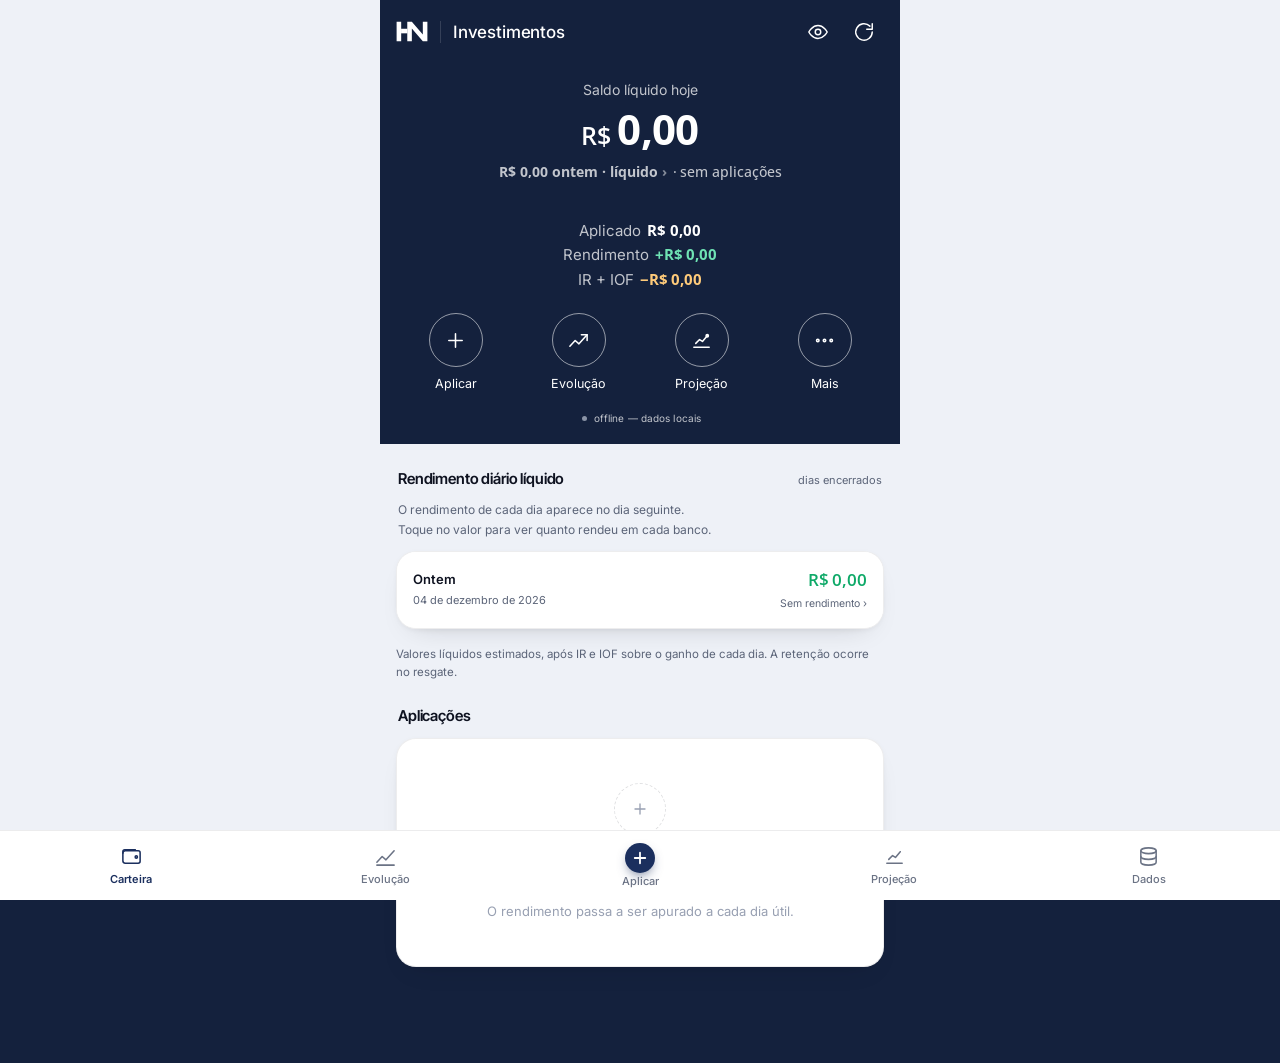
==== index.html @ 093151d1 "Update print statement from 'Hello' to 'Goodbye'" ====
<!DOCTYPE html>
<html lang="pt-BR">
<head>
<meta charset="utf-8">
<meta name="viewport" content="width=device-width, initial-scale=1, viewport-fit=cover">
<meta name="theme-color" content="#161B27">
<title>Investimentos</title>
<link rel="icon" type="image/svg+xml" href="data:image/svg+xml,%3Csvg%20xmlns%3D%22http%3A%2F%2Fwww.w3.org%2F2000%2Fsvg%22%20viewBox%3D%220%200%20128%20128%22%3E%3Crect%20width%3D%22128%22%20height%3D%22128%22%20rx%3D%2228%22%20fill%3D%22%2314213D%22%2F%3E%3Cg%20fill%3D%22white%22%20transform%3D%22translate%288%2015%29%22%3E%3Crect%20x%3D%226%22%20y%3D%2218%22%20width%3D%2215%22%20height%3D%2264%22%2F%3E%3Crect%20x%3D%2220.6%22%20y%3D%2241%22%20width%3D%2220.8%22%20height%3D%2215%22%2F%3E%3Cpath%20d%3D%22M41%2082%20V18%20h15%20L92%2060.24%20V18%20h15%20v64%20h-15%20L56%2039.76%20V82%20z%22%2F%3E%3C%2Fg%3E%3C%2Fsvg%3E">


<link rel="manifest" href="./manifest.json">
<meta name="apple-mobile-web-app-capable" content="yes">
<meta name="apple-mobile-web-app-status-bar-style" content="black-translucent" id="metaStatus">
<script>
/* cor do topo por faixa de valor aplicado, lida antes do primeiro desenho */
(function(){
  var cores = {n1:'#14213D', n2:'#DDE1E7', n3:'#2A2D33', n4:'#6E5419'};
  var n = 'n1'; try{ n = localStorage.getItem('nivel-topo') || 'n1'; }catch(e){}
  if(!cores[n]) n = 'n1';
  document.documentElement.setAttribute('data-nivel', n);
  try{ if(localStorage.getItem('bloqueio-cred')) document.documentElement.classList.add('travado'); }catch(e){}
  var t = document.querySelector('meta[name="theme-color"]'); if(t) t.content = cores[n];
  if(n === 'n2'){ var s = document.getElementById('metaStatus'); if(s) s.content = 'default'; }
})();
</script>
<meta name="apple-mobile-web-app-title" content="Finace">
<link rel="preconnect" href="https://fonts.googleapis.com">
<link rel="preconnect" href="https://fonts.gstatic.com" crossorigin>
<link href="https://fonts.googleapis.com/css2?family=Inter+Tight:wght@500;600;700&family=Inter:wght@400;500;600&family=Open+Sans:wght@400;500;600;700&display=swap" rel="stylesheet">
<style>
:root{
  /* zona clara — corpo do app */
  --bg:#EEF1F7;
  --card:#FFFFFF;
  --surface:#FFFFFF;
  --surface-2:#F4F6FA;
  --line:rgba(14,18,32,.075);
  --line-2:rgba(14,18,32,.13);
  --ink:#0E1220;
  --ink-2:#5B6478;
  --ink-3:#98A0B2;
  --up:#0EA968;
  --tax:#D98A0B;
  --down:#E5484D;
  --shadow:0 2px 10px -4px rgba(14,18,32,.12), 0 12px 30px -18px rgba(14,18,32,.22);
  --r:20px; --r-sm:14px;
  --nav-h:64px;
  --ease:cubic-bezier(.32,.72,0,1);
}
*{box-sizing:border-box;-webkit-tap-highlight-color:transparent}
html{-webkit-text-size-adjust:100%;background:#0F1322}
body{
  margin:0;background:var(--bg);color:var(--ink);
  font-family:'Inter',system-ui,-apple-system,'Segoe UI',sans-serif;
  font-size:15px;line-height:1.45;overflow-x:hidden;min-height:100dvh;
}
.money{font-family:'Open Sans',monospace;font-variant-numeric:tabular-nums;letter-spacing:-.03em}
body.hide .money,body.hide .hideable{filter:blur(9px);opacity:.6;pointer-events:none;user-select:none}
.app{position:relative;z-index:1;max-width:520px;margin:0 auto;
  padding:0 16px calc(var(--nav-h) + env(safe-area-inset-bottom) + 28px)}

/* ============ CABEÇALHO ESCURO ============ */
.hero{
  position:relative;margin:0 -16px 22px;padding:0 16px 20px;
  border-radius:0 0 28px 28px;
  background:
    radial-gradient(120% 90% at 15% 0%, #1D2440 0%, transparent 58%),
    radial-gradient(100% 80% at 100% 10%, #16304A 0%, transparent 55%),
    linear-gradient(180deg,#131828 0%,#0F1322 100%);
  box-shadow:0 14px 34px -20px rgba(14,18,32,.6);
  /* tokens invertidos dentro do cabeçalho */
  --ink:#F2F5FA; --ink-2:#9AA4BC; --ink-3:#6E7893;
  --line:rgba(255,255,255,.1); --line-2:rgba(255,255,255,.17);
  --surface:rgba(255,255,255,.07); --up:#4BE3A5; --tax:#F5B849;
  color:var(--ink);
}
.hero::after{content:'';position:absolute;left:16px;right:16px;bottom:0;height:1px;
  background:linear-gradient(90deg,transparent,rgba(255,255,255,.14),transparent)}

.topbar{display:flex;align-items:center;justify-content:space-between;gap:10px;
  padding:calc(env(safe-area-inset-top) + 14px) 0 8px}
.topbar h1{font-family:'Inter Tight',sans-serif;font-size:18px;font-weight:600;letter-spacing:-.02em;margin:0;color:var(--ink)}
.icons{display:flex;gap:6px}
.icon-btn{width:38px;height:38px;display:grid;place-items:center;border-radius:50%;cursor:pointer;
  background:var(--surface);border:1px solid var(--line);color:var(--ink-2);
  transition:transform .3s var(--ease),background .2s}
.icon-btn:active{transform:scale(.88);background:rgba(255,255,255,.14)}
.icon-btn.spin svg{animation:spin .9s linear infinite}
@keyframes spin{to{transform:rotate(360deg)}}
.icon-btn svg{width:18px;height:18px;fill:none;stroke:currentColor;stroke-width:1.8;stroke-linecap:round;stroke-linejoin:round}

.balance{padding:14px 2px 20px}
.balance .cap{font-size:12.5px;color:var(--ink-2);display:flex;align-items:center;gap:7px;margin-bottom:9px}
.balance .cap i{width:6px;height:6px;border-radius:50%;background:var(--up);font-style:normal;
  box-shadow:0 0 0 0 rgba(75,227,165,.5);animation:beat 2.6s infinite}
@keyframes beat{70%{box-shadow:0 0 0 9px rgba(75,227,165,0)}}
.balance .val{font-size:clamp(34px,10vw,44px);font-weight:700;line-height:1;display:flex;align-items:baseline;color:#fff}
.balance .val .sym{font-size:.5em;font-weight:500;color:var(--ink-2);margin-right:7px;font-family:'Inter',sans-serif;letter-spacing:0}
.balance .val .dec{font-size:.55em;color:var(--ink-2)}
.deltas{display:flex;align-items:center;gap:8px;margin-top:12px;font-size:13px;flex-wrap:wrap}
.pill{display:inline-flex;align-items:center;gap:5px;padding:4px 10px;border-radius:999px;font-size:12.5px;font-weight:500}
.pill.up{background:rgba(75,227,165,.15);color:var(--up)}
.pill.flat{background:rgba(255,255,255,.09);color:var(--ink-2)}
.deltas .sep{color:var(--ink-3)}

.summary{display:flex;background:rgba(255,255,255,.06);border:1px solid var(--line);
  border-radius:var(--r);overflow:hidden;backdrop-filter:blur(10px)}
.summary div{flex:1;padding:13px 10px;text-align:center}
.summary div + div{border-left:1px solid var(--line)}
.summary i{display:block;font-style:normal;font-size:11px;color:var(--ink-3);margin-bottom:5px}
.summary b{font-size:14px;font-weight:500;font-family:'Open Sans',monospace;
  font-variant-numeric:tabular-nums;letter-spacing:-.03em;color:var(--ink)}
.summary .g b{color:var(--up)} .summary .t b{color:var(--tax)}

/* ============ CORPO CLARO ============ */
.sec{margin-top:24px}
.sec:first-child{margin-top:0}
.sec-h{display:flex;align-items:baseline;justify-content:space-between;margin:0 2px 11px}
.sec-h h2{font-family:'Inter Tight',sans-serif;font-size:15px;font-weight:600;letter-spacing:-.01em;margin:0;color:var(--ink)}
.sec-h span{font-size:12px;color:var(--ink-3)}
.card{background:var(--card);border:1px solid var(--line);border-radius:var(--r);
  box-shadow:var(--shadow);overflow:hidden}

/* lista */
.row{display:flex;align-items:center;gap:13px;padding:14px 15px;cursor:pointer;transition:background .18s}
.row-wrap + .row-wrap{border-top:1px solid var(--line)}
.row:active{background:var(--surface-2)}
.av{width:40px;height:40px;border-radius:50%;flex:none;display:grid;place-items:center;
  font-family:'Inter Tight',sans-serif;font-weight:700;font-size:14px;letter-spacing:-.02em;color:#fff;
  text-shadow:0 1px 2px rgba(0,0,0,.28)}
.row .mid{flex:1;min-width:0}
.row .mid b{display:block;font-size:14.5px;font-weight:600;letter-spacing:-.01em;color:var(--ink);
  white-space:nowrap;overflow:hidden;text-overflow:ellipsis}
.row .mid span{display:block;font-size:12px;color:var(--ink-3);margin-top:2px;
  white-space:nowrap;overflow:hidden;text-overflow:ellipsis}
.row .end{text-align:right;flex:none}
.row .end b{display:block;font-size:14.5px;font-weight:500;font-family:'Open Sans',monospace;
  font-variant-numeric:tabular-nums;letter-spacing:-.03em;color:var(--ink)}
.row .end span{display:block;font-size:11.5px;color:var(--up);margin-top:2px;font-family:'Open Sans',monospace}
.chev{width:16px;height:16px;flex:none;stroke:var(--ink-3);fill:none;stroke-width:2;transition:transform .34s var(--ease)}
.row-wrap.open .chev{transform:rotate(90deg)}
.row-wrap.open .row{background:var(--surface-2)}
.detail{max-height:0;overflow:hidden;transition:max-height .42s var(--ease);background:var(--surface-2)}
.row-wrap.open .detail{max-height:440px}
.detail-in{padding:2px 15px 16px 68px}
.dl{display:flex;justify-content:space-between;font-size:12.5px;padding:6px 0;border-top:1px solid var(--line)}
.dl:first-child{border-top:none}
.dl span{color:var(--ink-2)}
.dl b{font-weight:500;font-family:'Open Sans',monospace;font-variant-numeric:tabular-nums;color:var(--ink)}
.track{height:3px;border-radius:3px;background:rgba(14,18,32,.09);margin:12px 0 7px;overflow:hidden}
.track i{display:block;height:100%;border-radius:3px;background:linear-gradient(90deg,var(--tax),var(--up));
  transition:width 1s var(--ease)}
.note-sm{font-size:11.5px;color:var(--ink-3);line-height:1.5}
.del{margin-top:12px;width:100%;padding:10px;border-radius:var(--r-sm);cursor:pointer;
  background:rgba(229,72,77,.07);border:1px solid rgba(229,72,77,.2);color:var(--down);
  font-family:'Inter',sans-serif;font-size:12.5px;font-weight:500;transition:transform .25s var(--ease)}
.del:active{transform:scale(.97)}

/* alocação */
.alloc{display:flex;align-items:center;gap:18px;padding:18px 16px}
.alloc svg{width:112px;height:112px;flex:none}
.alloc .lgs{flex:1;display:flex;flex-direction:column;gap:9px;min-width:0}
.lg{display:flex;align-items:center;gap:9px;font-size:12.5px}
.lg i{width:8px;height:8px;border-radius:2px;flex:none}
.lg .nm{flex:1;color:var(--ink-2);white-space:nowrap;overflow:hidden;text-overflow:ellipsis}
.lg .pc{font-family:'Open Sans',monospace;font-size:12px;color:var(--ink)}
.donut-c{position:relative}

/* chips */
.chips{display:flex;gap:7px;overflow-x:auto;margin:0 -16px 11px;padding:2px 16px 6px;scrollbar-width:none}
.chips::-webkit-scrollbar{display:none}
.chip{flex:none;padding:7px 14px;border-radius:999px;font-size:12.5px;font-weight:500;cursor:pointer;
  background:var(--card);border:1px solid var(--line);color:var(--ink-2);box-shadow:var(--shadow);
  transition:background .2s,color .2s,transform .25s var(--ease);white-space:nowrap}
.chip.on{background:#0F1322;color:#fff;border-color:#0F1322}
.chip:active{transform:scale(.94)}

/* gráficos */
.chart-box{padding:16px 14px 10px}
.chart-top{display:flex;justify-content:space-between;align-items:flex-start;gap:12px;margin-bottom:14px}
.chart-top .v{font-family:'Open Sans',monospace;font-size:20px;font-weight:500;letter-spacing:-.04em;
  font-variant-numeric:tabular-nums;color:var(--ink)}
.chart-top .l{font-size:11.5px;color:var(--ink-3);margin-top:3px}
.chart-top .pill.up{background:rgba(14,169,104,.11);color:var(--up)}
svg.plot{display:block;max-width:100%;margin:0 auto;overflow:visible;touch-action:pan-y}
.plot-wrap{position:relative}
.tip{position:absolute;pointer-events:none;opacity:0;transform:translate(-50%,-118%);transition:opacity .16s;
  background:#12172A;border:1px solid rgba(255,255,255,.14);border-radius:12px;color:#9AA4BC;
  padding:8px 11px;font-size:11.5px;white-space:nowrap;box-shadow:0 16px 34px -14px rgba(14,18,32,.5);z-index:9}
.tip b{font-family:'Open Sans',monospace;font-size:13.5px;display:block;margin-top:2px;color:#fff}
.callout{display:flex;gap:10px;padding:13px 14px;border-top:1px solid var(--line);background:var(--surface-2);
  font-size:12px;color:var(--ink-2);line-height:1.55}
.callout svg{width:15px;height:15px;flex:none;margin-top:2px;stroke:var(--tax);fill:none;stroke-width:1.9;stroke-linecap:round}
.callout b{color:var(--ink);font-weight:600}

/* vazio */
.empty{padding:44px 24px;text-align:center}
.empty .ring{width:52px;height:52px;margin:0 auto 14px;border-radius:50%;border:1.5px dashed var(--line-2);
  display:grid;place-items:center;color:var(--ink-3)}
.empty b{display:block;font-family:'Inter Tight',sans-serif;font-size:16px;margin-bottom:6px;font-weight:600;color:var(--ink)}
.empty span{font-size:13px;color:var(--ink-3);line-height:1.55}

/* navegação */
nav{position:fixed;left:0;right:0;bottom:0;z-index:40;display:flex;justify-content:center;
  padding:0 16px calc(env(safe-area-inset-bottom) + 10px);pointer-events:none}
.nav-in{pointer-events:auto;display:flex;align-items:center;gap:4px;width:100%;max-width:400px;
  background:rgba(255,255,255,.86);backdrop-filter:blur(26px) saturate(180%);
  -webkit-backdrop-filter:blur(26px) saturate(180%);
  border:1px solid rgba(14,18,32,.07);border-radius:999px;padding:5px;
  box-shadow:0 10px 30px -10px rgba(14,18,32,.28)}
.tab{flex:1;display:flex;flex-direction:column;align-items:center;gap:3px;padding:8px 4px;border:none;
  background:none;color:var(--ink-3);cursor:pointer;border-radius:999px;font-family:'Inter',sans-serif;
  font-size:10.5px;font-weight:500;transition:color .22s,background .22s}
.tab svg{width:19px;height:19px;fill:none;stroke:currentColor;stroke-width:1.8;stroke-linecap:round;stroke-linejoin:round}
.tab.on{color:var(--ink);background:rgba(14,18,32,.07)}
.fab{width:46px;height:46px;flex:none;border-radius:50%;border:none;cursor:pointer;display:grid;place-items:center;
  background:linear-gradient(150deg,#18C97F,#0EA968);color:#fff;
  box-shadow:0 8px 20px -6px rgba(14,169,104,.6);transition:transform .3s var(--ease)}
.fab:active{transform:scale(.9)}
.fab svg{width:22px;height:22px;stroke:currentColor;stroke-width:2.4;fill:none;stroke-linecap:round}

.view{display:none;animation:fade .38s var(--ease)}
.view.on{display:block}
@keyframes fade{from{opacity:0;transform:translateY(8px)}}

/* bottom sheet */
.scrim{position:fixed;inset:0;z-index:50;background:rgba(14,18,32,.42);backdrop-filter:blur(3px);
  opacity:0;pointer-events:none;transition:opacity .3s}
.scrim.on{opacity:1;pointer-events:auto}
.sheet{position:fixed;left:0;right:0;bottom:0;z-index:51;max-width:520px;margin:0 auto;
  background:#fff;border-radius:26px 26px 0 0;
  padding:10px 18px calc(env(safe-area-inset-bottom) + 20px);
  transform:translateY(102%);transition:transform .42s var(--ease);
  max-height:92dvh;overflow-y:auto;box-shadow:0 -18px 50px -20px rgba(14,18,32,.4)}
.sheet.on{transform:translateY(0)}
.grab{width:38px;height:4px;border-radius:4px;background:var(--line-2);margin:0 auto 16px}
.sheet h3{font-family:'Inter Tight',sans-serif;font-size:18px;font-weight:700;letter-spacing:-.02em;margin:0 0 16px;color:var(--ink)}
.f{margin-bottom:13px}
.f label{display:block;font-size:11.5px;color:var(--ink-3);margin-bottom:6px;padding-left:2px}
.f input,.f select{width:100%;font-family:'Inter',sans-serif;font-size:16px;color:var(--ink);
  background:var(--surface-2);border:1px solid var(--line);border-radius:var(--r-sm);
  padding:13px 14px;outline:none;appearance:none;transition:border-color .22s,background .22s}
.f input:focus,.f select:focus{border-color:var(--up);background:#fff}
.f input[type=number]{font-family:'Open Sans',monospace;font-size:16px}
.f select{background-image:url("data:image/svg+xml,%3Csvg xmlns='http://www.w3.org/2000/svg' width='12' height='8' fill='none'%3E%3Cpath d='M1 1.5 6 6.5 11 1.5' stroke='%2398A0B2' stroke-width='1.7' stroke-linecap='round'/%3E%3C/svg%3E");
  background-repeat:no-repeat;background-position:right 14px center;padding-right:36px}
option{background:#fff;color:var(--ink)}
.f2{display:grid;grid-template-columns:minmax(0,1fr) minmax(0,1fr);gap:11px}
.f2 input{min-width:0;width:100%;box-sizing:border-box}
@media (max-width:359px){#blkPrazo{grid-template-columns:1fr}}
.cta{width:100%;margin-top:6px;padding:15px;border:none;border-radius:16px;cursor:pointer;
  font-family:'Inter Tight',sans-serif;font-size:15.5px;font-weight:700;letter-spacing:-.01em;color:#fff;
  background:linear-gradient(150deg,#18C97F,#0EA968);transition:transform .28s var(--ease),filter .2s}
.cta:active{transform:scale(.98)}
.preview{background:rgba(14,169,104,.07);border:1px solid rgba(14,169,104,.2);border-radius:var(--r-sm);
  padding:11px 13px;margin-bottom:14px;font-size:12px;color:var(--ink-2);line-height:1.55;min-height:44px}
.preview b{color:var(--up);font-family:'Open Sans',monospace}

.toast{position:fixed;left:50%;bottom:calc(var(--nav-h) + env(safe-area-inset-bottom) + 26px);
  transform:translate(-50%,14px);z-index:60;opacity:0;pointer-events:none;transition:.32s var(--ease);
  background:#12172A;color:#F2F5FA;border-radius:999px;padding:11px 18px;font-size:13px;
  box-shadow:0 16px 36px -14px rgba(14,18,32,.5);white-space:nowrap}
.toast.on{opacity:1;transform:translate(-50%,0)}
@media (prefers-reduced-motion:reduce){*{animation-duration:.01ms!important;transition-duration:.01ms!important}}

/* seletor de modo do gráfico */
.modes{display:flex;gap:3px;background:rgba(14,18,32,.055);border-radius:12px;padding:3px;margin-bottom:12px;
  overflow-x:auto;scrollbar-width:none}
.modes::-webkit-scrollbar{display:none}
.modes button{flex:1;min-width:78px;white-space:nowrap;border:none;background:none;cursor:pointer;border-radius:9px;padding:8px 6px;
  font-family:'Inter',sans-serif;font-size:11.5px;font-weight:500;color:var(--ink-2);
  transition:background .22s,color .22s,box-shadow .22s}
.modes button.on{background:var(--card);color:var(--ink);box-shadow:0 1px 4px -1px rgba(14,18,32,.2)}
.modes button:active{transform:scale(.97)}
.lgs .lg .nm{font-size:12px}

.taxst{display:flex;align-items:center;gap:7px;margin-top:11px;padding-left:3px;
  font-size:10.5px;color:var(--ink-3);letter-spacing:.01em}
.taxst .dt{width:5px;height:5px;border-radius:50%;background:var(--up);flex:none;
  box-shadow:0 0 6px rgba(75,227,165,.8)}
.taxst .dt.off{background:#8A93A6;box-shadow:none}

/* ============ AJUSTES DE SMARTPHONE ============ */
html{overscroll-behavior-y:none}
body{
  -webkit-font-smoothing:antialiased;
  overscroll-behavior-y:none;
  touch-action:manipulation;
}
.topbar h1,.sec-h h2,.tab,.chip,.modes button,.summary i,.balance .cap,.taxst{
  -webkit-user-select:none;user-select:none}
.app{padding-bottom:calc(118px + env(safe-area-inset-bottom))}

/* cabeçalho mais enxuto */
.hero{padding-bottom:16px;margin-bottom:18px;border-radius:0 0 26px 26px}
.topbar{padding-top:calc(env(safe-area-inset-top) + 10px);padding-bottom:2px}
.balance{padding:12px 2px 16px}
.balance .val{font-size:clamp(30px,8.6vw,40px)}
.summary div{padding:11px 8px}
.summary b{font-size:13.5px}
.summary i{font-size:10px}
.taxst{margin-top:10px;font-size:10px}

/* barra compacta ao rolar */
.minibar{
  position:fixed;top:0;left:0;right:0;z-index:45;
  display:flex;align-items:center;justify-content:space-between;gap:12px;
  padding:calc(env(safe-area-inset-top) + 8px) 16px 10px;
  background:rgba(15,19,34,.88);backdrop-filter:blur(24px) saturate(180%);
  -webkit-backdrop-filter:blur(24px) saturate(180%);
  border-bottom:1px solid rgba(255,255,255,.08);
  transform:translateY(-102%);transition:transform .34s var(--ease);
}
.minibar.on{transform:translateY(0)}
.minibar .mb-l{display:flex;align-items:baseline;gap:9px;min-width:0}
.minibar .mb-l span{font-size:11px;color:#7A849B;flex:none}
.minibar .mb-l b{font-size:16px;font-weight:600;color:#fff;
  white-space:nowrap;overflow:hidden;text-overflow:ellipsis}
.minibar .mb-r{display:flex;gap:6px;flex:none}
.icon-btn.sm{width:34px;height:34px;background:rgba(255,255,255,.08);
  border-color:rgba(255,255,255,.12);color:#9AA4BC}
.icon-btn.sm svg{width:16px;height:16px}
body.hide .minibar .mb-l b{filter:blur(8px)}

/* alvos de toque maiores nas listas */
.row{padding:15px;min-height:64px}
.av{width:42px;height:42px;font-size:14.5px}
.detail-in{padding:2px 15px 16px 15px}
.dl{padding:8px 0;font-size:13px}
.del{padding:13px}

/* rosca sem texto invadindo o anel */
.lg{font-size:12.5px;min-height:20px}

/* gráficos contidos no cartão */
.chart-box{position:relative;padding:15px 12px 8px}
svg.plot{width:100%;height:auto;overflow:hidden}
.chart-top .v{font-size:19px}
.tip{max-width:70vw;white-space:normal;text-align:left;line-height:1.35}

/* abas: 4 itens + botão central */
.nav-in{max-width:none;padding:5px 6px;gap:2px}
.tab{padding:7px 2px;font-size:10px;gap:2px}
.tab svg{width:20px;height:20px}
.fab{width:52px;height:52px;margin:0 4px}
.fab svg{width:24px;height:24px}

/* sheet ocupa a tela toda em telas pequenas */
.sheet{padding-left:16px;padding-right:16px}
.sheet h3{font-size:17px;margin-bottom:14px}
.f{margin-bottom:11px}
.f input,.f select{padding:14px;font-size:16px}
.cta{padding:16px}

/* telas estreitas (iPhone SE / mini) */
@media (max-width:370px){
  .app{padding-left:12px;padding-right:12px}
  .hero{margin-left:-12px;margin-right:-12px;padding-left:12px;padding-right:12px}
  .balance .val{font-size:29px}
  .summary b{font-size:12.5px}
  .summary i{font-size:9.5px}
  .alloc{flex-direction:column;align-items:stretch}
  .alloc svg{align-self:center}
  .tab{font-size:9px}
  .modes button{min-width:70px;font-size:11px}
  .row .end b{font-size:13.5px}
}
/* telas grandes (Pro Max) */
@media (min-width:430px){
  .balance .val{font-size:42px}
  .row{padding:16px}
}
/* modo paisagem: encurta o cabeçalho */
@media (max-height:520px) and (orientation:landscape){
  .hero{padding-bottom:12px}
  .balance{padding:8px 2px 12px}
  .balance .val{font-size:28px}
  .taxst{display:none}
}

/* aba Dados */
.dinfo{background:var(--surface-2);border:1px solid var(--line);border-radius:var(--r-sm);
  padding:4px 13px;margin-bottom:14px}
.di{display:flex;justify-content:space-between;gap:12px;padding:9px 0;font-size:12.5px;
  border-top:1px solid var(--line)}
.di:first-child{border-top:none}
.di span{color:var(--ink-2)}
.di b{font-weight:600;text-align:right}
.cta.ghost{background:var(--surface-2);color:var(--ink);border:1px solid var(--line);
  margin-bottom:9px;margin-top:0;font-size:14.5px;padding:14px}
.cta.danger{background:rgba(229,72,77,.08);border:1px solid rgba(229,72,77,.25);color:var(--down);
  margin-bottom:0;margin-top:4px;font-size:14px;padding:13px}

/* marca */
.marca{display:flex;align-items:center;gap:9px;min-width:0}
.logo{width:34px;height:22px;flex:none;fill:#4B7BFF;filter:drop-shadow(0 2px 6px rgba(50,101,254,.45))}

/* interruptor */
.opt{display:flex;align-items:flex-start;gap:14px;padding:13px;margin-bottom:12px;
  background:var(--surface-2);border:1px solid var(--line);border-radius:var(--r-sm)}
.opt-t{flex:1;min-width:0}
.opt-t b{display:block;font-size:13.5px;font-weight:600;margin-bottom:3px}
.opt-t span{display:block;font-size:11.5px;color:var(--ink-3);line-height:1.5}
.sw{width:46px;height:28px;border-radius:999px;background:rgba(14,18,32,.18);flex:none;
  cursor:pointer;position:relative;transition:background .28s var(--ease);margin-top:2px}
.sw i{position:absolute;top:3px;left:3px;width:22px;height:22px;border-radius:50%;background:#fff;
  box-shadow:0 1px 4px rgba(14,18,32,.3);transition:transform .28s var(--ease)}
.sw.on{background:var(--up)}
.sw.on i{transform:translateX(18px)}

/* ============ FLUIDEZ ============ */
:root{ --mola:cubic-bezier(.34,1.3,.42,1); }

/* cabeçalho que encolhe com o rolar, sem salto */
.hero{
  transform-origin:top center;
  transition:none;
  will-change:padding-bottom;
}
.hero .balance{transition:none}
.hero .val{transform-origin:left center}

/* indicador que desliza entre as abas */
.nav-in{position:relative}
.nav-ind{
  position:absolute;top:5px;height:calc(100% - 10px);border-radius:999px;
  background:rgba(14,18,32,.07);pointer-events:none;
  transition:transform .42s var(--mola), width .42s var(--mola), opacity .2s;
  opacity:0;
}
.tab.on{background:none}            /* quem marca agora é o indicador */
.tab{transition:color .28s ease, transform .3s var(--mola)}
.tab:active{transform:scale(.9)}
.tab svg{transition:transform .34s var(--mola)}
.tab.on svg{transform:translateY(-1px) scale(1.06)}

/* segmentado com indicador deslizante */
.modes{position:relative;isolation:isolate}
.mind{
  position:absolute;top:3px;height:calc(100% - 6px);border-radius:9px;background:var(--card);
  box-shadow:0 1px 4px -1px rgba(14,18,32,.2);z-index:-1;
  transition:transform .4s var(--mola), width .4s var(--mola);
}
.modes button.on{background:none;box-shadow:none}

/* trocas de aba deslizam */
.view.on{animation:entra .42s var(--mola)}
@keyframes entra{from{opacity:0;transform:translateX(14px)}}
.view.on.re{animation:entraRe .42s var(--mola)}
@keyframes entraRe{from{opacity:0;transform:translateX(-14px)}}

/* toque nos cartões */
.card,.chip,.icon-btn,.row,.del,.cta,.fab{-webkit-touch-callout:none}
.row{transition:background .2s, transform .3s var(--mola)}
.row:active{transform:scale(.985)}
.summary div{transition:background .2s}

/* sheet arrastável */
.sheet.arrasta{touch-action:none}
.sheet.puxando{transition:none}
.grab{position:relative}
.grab::after{content:'';position:absolute;inset:-14px -60px;}

/* entrada escalonada das linhas */
.row-wrap{animation:sobe .45s var(--mola) backwards}
@keyframes sobe{from{opacity:0;transform:translateY(10px)}}

/* esqueleto enquanto o primeiro cálculo não sai */
.sk-bar{background:linear-gradient(90deg,rgba(255,255,255,.06),rgba(255,255,255,.16),rgba(255,255,255,.06));
  background-size:200% 100%;animation:brilho 1.4s infinite;border-radius:8px;display:inline-block}
@keyframes brilho{to{background-position:-200% 0}}

/* puxar para atualizar */
.pull{position:fixed;top:calc(env(safe-area-inset-top) + 4px);left:50%;z-index:44;
  width:30px;height:30px;margin-left:-15px;border-radius:50%;
  background:rgba(255,255,255,.1);backdrop-filter:blur(14px);
  display:grid;place-items:center;opacity:0;transform:translateY(-14px) scale(.7);
  transition:opacity .2s,transform .3s var(--mola);pointer-events:none}
.pull svg{width:15px;height:15px;stroke:#9AA4BC;fill:none;stroke-width:2;stroke-linecap:round}
.pull.ativo{opacity:1;transform:translateY(0) scale(1)}
.pull.girando svg{animation:spin .8s linear infinite}

/* números com peso variável ao mudar */
.total-muda{animation:pulsa .5s var(--mola)}
@keyframes pulsa{50%{transform:scale(1.018)}}

/* rendimento equivalente ao CDI */
.cdi-card{display:grid;grid-template-columns:1fr auto;gap:14px;padding:18px 16px 14px;align-items:center}
.cdi-main{min-width:0}
.cdi-val{font-size:34px;font-weight:700;letter-spacing:-.05em;line-height:1;color:var(--up)}
.cdi-val small{font-size:.5em;font-weight:500;margin-left:2px}
.cdi-lbl{font-size:11.5px;color:var(--ink-3);margin-top:6px;line-height:1.4}
.cdi-side{display:flex;flex-direction:column;gap:9px;text-align:right;flex:none;
  border-left:1px solid var(--line);padding-left:14px}
.cdi-l span{display:block;font-size:10.5px;color:var(--ink-3);margin-bottom:2px}
.cdi-l b{font-size:14px;font-weight:600;letter-spacing:-.02em}
.cdi-nota{grid-column:1/-1;font-size:11.5px;color:var(--ink-2);line-height:1.5;
  border-top:1px solid var(--line);padding-top:11px;margin-top:2px}
.cdi-nota b{color:var(--ink);font-weight:600}
@media (max-width:370px){
  .cdi-card{grid-template-columns:1fr}
  .cdi-side{border-left:none;border-top:1px solid var(--line);padding-left:0;padding-top:11px;
    flex-direction:row;justify-content:space-between;text-align:left}
}

/* ============ LISTA POR BANCO ============ */
#posList[data-pronto] .grp{animation:none}
#posList{overflow:visible}
.grp{position:relative;animation:sobe .45s var(--mola) backwards}
.grp + .grp{border-top:1px solid var(--line)}
.grp-row{display:flex;align-items:center;gap:13px;padding:15px 15px 17px;cursor:pointer;
  position:relative;transition:background .2s, transform .3s var(--mola);min-height:70px}
.grp-row:active{transform:scale(.985);background:var(--surface-2)}
.grp-row .mid{flex:1;min-width:0}
.grp-row .mid b{display:block;font-size:15px;font-weight:600;letter-spacing:-.01em;
  white-space:nowrap;overflow:hidden;text-overflow:ellipsis}
.grp-row .mid span{display:block;font-size:12px;color:var(--ink-3);margin-top:2px;
  white-space:nowrap;overflow:hidden;text-overflow:ellipsis}
.grp-row .end{text-align:right;flex:none}
.grp-row .end b{display:block;font-size:15.5px;font-weight:600;font-family:'Open Sans',monospace;
  font-variant-numeric:tabular-nums;letter-spacing:-.03em}
.grp-row .end span{display:block;font-size:11.5px;color:var(--up);margin-top:2px}
.grp.open .grp-row{background:var(--surface-2)}
.grp.open .chev{transform:rotate(90deg)}
/* barrinha de participação na carteira */
.grp-bar{position:absolute;left:70px;right:44px;bottom:8px;height:2.5px;border-radius:3px;
  background:rgba(14,18,32,.06);overflow:hidden}
.grp-bar i{display:block;height:100%;background:var(--c);border-radius:3px;opacity:.75;
  transition:width .8s var(--mola)}
.grp.open .grp-bar{opacity:0}

/* dobra que anima até a altura real do conteúdo */
.fold{display:grid;grid-template-rows:0fr;transition:grid-template-rows .42s var(--mola)}
.fold-in{overflow:hidden;min-height:0}
.grp.open > .fold, .apl.open > .fold{grid-template-rows:1fr}

.grp-body{background:var(--surface-2);padding:2px 12px 12px;border-left:3px solid var(--c)}
.grp-resumo{display:flex;gap:6px;padding:8px 2px 12px}
.grp-resumo div{flex:1;background:var(--card);border:1px solid var(--line);border-radius:12px;
  padding:8px 9px;text-align:center}
.grp-resumo span{display:block;font-size:10px;color:var(--ink-3);margin-bottom:3px}
.grp-resumo b{font-size:12.5px;font-weight:600}

.grp-lista{background:var(--card);border:1px solid var(--line);border-radius:14px;overflow:hidden}
.apl + .apl{border-top:1px solid var(--line)}
.apl-row{display:flex;align-items:center;gap:11px;padding:11px 12px;cursor:pointer;
  transition:background .2s}
.apl-row:active{background:var(--surface-2)}
.apl.open .apl-row{background:rgba(14,18,32,.025)}
.apl-data{width:38px;flex:none;text-align:center;line-height:1;padding:5px 0;border-radius:10px;
  background:var(--surface-2);border:1px solid var(--line)}
.apl-data b{display:block;font-size:15px;font-weight:700;letter-spacing:-.03em}
.apl-data span{display:block;font-size:9.5px;color:var(--ink-2);text-transform:uppercase;
  letter-spacing:.04em;margin-top:2px}
.apl-data i{display:block;font-style:normal;font-size:8.5px;color:var(--ink-3);margin-top:1px}
.apl-mid{flex:1;min-width:0}
.apl-mid b{display:block;font-size:13px;font-weight:600;white-space:nowrap;overflow:hidden;text-overflow:ellipsis}
.apl-mid span{display:block;font-size:11px;color:var(--ink-3);margin-top:2px;white-space:nowrap;
  overflow:hidden;text-overflow:ellipsis}
.apl-mid em{font-style:normal;color:var(--ink-2)}
.apl-end{text-align:right;flex:none}
.apl-end b{display:block;font-size:13.5px;font-weight:500}
.apl-end span{display:block;font-size:10.5px;color:var(--up);margin-top:2px}
.apl-det{padding:2px 12px 12px 61px}
.apl-det .dl{font-size:12px;padding:6px 0}
.apl-det .del{padding:10px;font-size:12px}
@media (max-width:370px){
  .apl-det{padding-left:12px}
  .grp-resumo b{font-size:11.5px}
}

.grp-row .av{position:relative}
.qtd{position:absolute;right:-4px;bottom:-3px;min-width:19px;height:19px;padding:0 5px;border-radius:999px;
  background:var(--ink);color:#fff;font-style:normal;font-size:10.5px;font-weight:700;display:grid;place-items:center;
  border:2px solid var(--card);font-family:'Inter',sans-serif;text-shadow:none;letter-spacing:0}

/* ============ ROSCA DE ALOCAÇÃO ============ */
.alloc{display:grid;grid-template-columns:128px 1fr;gap:14px;align-items:center;padding:18px 16px 16px}
.alloc svg{width:128px;height:128px;display:block;overflow:visible}
.donut-c{position:relative;width:128px;height:128px}
.donut-c b{position:absolute;inset:0;display:flex;flex-direction:column;align-items:center;justify-content:center;
  gap:2px;pointer-events:none;text-align:center;padding:0 16px;line-height:1.15;font-family:'Inter',sans-serif}
.donut-c .dc-k{font-size:10.5px;color:var(--ink-3);font-weight:600;letter-spacing:.02em;
  max-width:76px;white-space:nowrap;overflow:hidden;text-overflow:ellipsis}
.donut-c .dc-v{font-family:'Open Sans',monospace;font-size:14.5px;font-weight:700;letter-spacing:-.06em;color:var(--ink);white-space:nowrap}
.donut-c .dc-s{font-size:9.5px;color:var(--ink-3);font-family:'Inter',sans-serif}
.donut-c .dc-s.money{font-family:'Open Sans',monospace;font-size:10.5px;color:var(--ink-2)}
.fatia{cursor:pointer;transition:stroke-width .3s var(--mola), opacity .25s;
  stroke-dasharray:100;stroke-dashoffset:100;animation:traca .8s var(--mola) forwards;
  animation-delay:calc(var(--i) * 90ms)}
#secAlloc[data-animou] .fatia{animation:none;stroke-dashoffset:0}
@keyframes traca{to{stroke-dashoffset:0}}
.fatia.apag{opacity:.28}
.alloc .lgs{display:flex;flex-direction:column;gap:2px;min-width:0}
.alloc .lg{all:unset;box-sizing:border-box;display:flex;align-items:center;gap:8px;padding:7px 8px;
  border-radius:11px;cursor:pointer;transition:background .2s, opacity .25s;min-height:42px}
.alloc .lg:active{background:var(--surface-2)}
.alloc .lg.on{background:var(--surface-2)}
.alloc .lg.apag{opacity:.45}
.alloc .lg i{width:10px;height:10px;border-radius:3px;flex:none}
.alloc .lg .nm{flex:1;min-width:0;font-size:12.5px;color:var(--ink);line-height:1.25;display:-webkit-box;-webkit-line-clamp:2;-webkit-box-orient:vertical;overflow:hidden;word-break:break-word;white-space:normal;text-overflow:clip}
.lg-v{display:flex;flex-direction:column;align-items:flex-end;line-height:1.2;flex:none}
.lg-v .pc{font-size:12.5px;font-weight:600;font-family:'Open Sans',monospace;letter-spacing:-.03em;color:var(--ink)}
.lg-v em{font-style:normal;font-size:10.5px;color:var(--ink-3);margin-top:1px}
@media (max-width:350px){
  .alloc{grid-template-columns:1fr;justify-items:center}
  .alloc .lgs{width:100%}
}

/* =====================================================================
   VISUAL BANCO — cabeçalho sólido, atalhos em círculo, barra reta
   ===================================================================== */
:root{ --topo:#161B27; --topo-2:#1E2433; --marca:#3265FE; }

/* o iOS pinta a barra de status com o fundo da página:
   a página é escura e o claro fica numa camada fixa atrás do conteúdo */
html{background:#161B27!important}
body{background:transparent!important}
body::before{content:'';position:fixed;inset:0;background:#EEF1F7;z-index:-1;pointer-events:none}

/* cabeçalho plano, sem brilho nem degradê */
.hero{
  background:#161B27!important;
  border-radius:0!important;box-shadow:none!important;
  margin:0 -16px 20px!important;padding:0 16px 18px!important;
}
.hero::after{display:none}
.topbar{padding:calc(env(safe-area-inset-top) + 12px) 0 6px!important}
.marca{gap:12px}
.logo{width:32px;height:21px;fill:#fff!important;filter:none!important}
.marca .div{width:1px;height:22px;background:rgba(255,255,255,.35)}
.topbar h1{font-family:'Inter',sans-serif!important;font-weight:500!important;font-size:17px!important;
  letter-spacing:-.01em;color:#fff!important}
.hero .icon-btn{all:unset;width:40px;height:40px;display:grid;place-items:center;cursor:pointer;
  color:#fff;border-radius:50%;transition:background .2s}
.hero .icon-btn:active{background:rgba(255,255,255,.1)}
.hero .icon-btn svg{width:22px;height:22px;fill:none;stroke:currentColor;stroke-width:1.6;
  stroke-linecap:round;stroke-linejoin:round}

/* saldo centralizado */
.hero .balance{text-align:center;padding:22px 0 16px!important}
.hero .balance .cap{justify-content:center;font-size:14px;color:rgba(255,255,255,.82);margin-bottom:8px}
.hero .balance .cap i{display:none}
.hero .balance .val{justify-content:center;font-family:'Inter Tight',sans-serif!important;
  font-size:clamp(34px,10vw,42px)!important;font-weight:700;letter-spacing:-.03em;
  transform:none!important;color:#fff}
.hero .balance .val .sym{font-family:'Inter Tight',sans-serif;font-size:.62em;font-weight:700;
  color:#fff;margin-right:6px}
.hero .balance .val .dec{font-size:1em;color:#fff}
.hero .deltas{justify-content:center;gap:10px;margin-top:10px}
.hero .deltas .pill.up{background:rgba(75,227,165,.14);color:#5BE8AE}
.hero .deltas .pill.flat{background:rgba(255,255,255,.08);color:rgba(255,255,255,.7)}
#totRet{font-size:13px;color:rgba(255,255,255,.7)}

/* resumo: três colunas planas com divisórias */
.hero .summary{background:none!important;border:none!important;border-radius:0;backdrop-filter:none;
  opacity:1!important;transform:none!important;max-height:none!important;margin:4px 0 0!important;
  border-top:1px solid rgba(255,255,255,.12)!important;border-bottom:1px solid rgba(255,255,255,.12)!important}
.hero .summary div{padding:12px 6px}
.hero .summary div + div{border-left:1px solid rgba(255,255,255,.12)}
.hero .summary i{color:rgba(255,255,255,.62);font-size:11px}
.hero .summary b{color:#fff;font-size:14px}
.hero .summary .g b{color:#5BE8AE}
.hero .summary .t b{color:#F5C063}

/* atalhos em círculo, como os bancos */
.acoes{display:grid;grid-template-columns:repeat(4,1fr);gap:4px;padding:18px 0 4px}
.acoes button{all:unset;display:flex;flex-direction:column;align-items:center;gap:8px;cursor:pointer;
  font-size:12.5px;color:#fff;text-align:center;-webkit-tap-highlight-color:transparent}
.acoes span{width:54px;height:54px;border-radius:50%;display:grid;place-items:center;
  border:1.5px solid rgba(255,255,255,.55);transition:background .2s, transform .25s var(--mola)}
.acoes button:active span{background:rgba(255,255,255,.12);transform:scale(.92)}
.acoes svg{width:23px;height:23px;fill:none;stroke:#fff;stroke-width:1.6;stroke-linecap:round;stroke-linejoin:round}

.hero .taxst{justify-content:center;opacity:1!important;margin-top:14px;color:rgba(255,255,255,.5)}

/* barra compacta: mesma cor sólida do cabeçalho */
.minibar{background:var(--topo)!important;backdrop-filter:none!important;-webkit-backdrop-filter:none!important;
  border-bottom:none!important;box-shadow:0 1px 0 rgba(0,0,0,.2)}
.minibar .icon-btn.sm{background:none;border:none;color:#fff}

/* barra inferior reta, ocupando a largura toda */
nav{padding:0!important}
.nav-in{
  max-width:none!important;border-radius:0!important;
  background:#fff!important;backdrop-filter:none!important;-webkit-backdrop-filter:none!important;
  border:none!important;border-top:1px solid rgba(14,18,32,.08)!important;box-shadow:none!important;
  padding:6px 4px calc(env(safe-area-inset-bottom) + 6px)!important;gap:0!important
}
.tab{border-radius:0!important;padding:6px 2px!important;font-size:11px!important;gap:4px!important;
  color:#6B7385!important;background:none!important}
.tab svg{width:23px!important;height:23px!important;stroke-width:1.6!important;transform:none!important}
.tab.on{color:var(--marca)!important;font-weight:600}
.tab-add .add{width:30px;height:30px;border-radius:50%;background:var(--marca);display:grid;place-items:center;
  margin-bottom:-3px;box-shadow:0 4px 10px -3px rgba(50,101,254,.55)}
.tab-add .add svg{width:18px!important;height:18px!important;stroke:#fff;stroke-width:2.4!important;fill:none}
.nav-ind{display:none!important;top:0!important;height:2.5px!important;border-radius:0 0 3px 3px!important;
  background:var(--marca)!important}
.fab{display:none}

/* conteúdo começa logo após o cabeçalho */
.app{padding-bottom:calc(96px + env(safe-area-inset-bottom))!important}
.toast{bottom:calc(84px + env(safe-area-inset-bottom))!important}

/* =====================================================================
   COR DO TOPO POR FAIXA DE PATRIMÔNIO
   ===================================================================== */
html{--hb:#14213D;--hi:#fff;--hi2:rgba(255,255,255,.74);--hl:rgba(255,255,255,.14);
  --hc:rgba(255,255,255,.55);--hg:#5BE8AE;--ht:#F5C063;--hpg:rgba(91,232,174,.15);--hpf:rgba(255,255,255,.1);
  --hpress:rgba(255,255,255,.12)}
html[data-nivel="n1"]{--hb:#14213D}
html[data-nivel="n2"]{--hb:#DDE1E7;--hi:#141922;--hi2:rgba(20,25,34,.64);--hl:rgba(20,25,34,.14);
  --hc:rgba(20,25,34,.42);--hg:#0B8A55;--ht:#9C6008;--hpg:rgba(11,138,85,.12);--hpf:rgba(20,25,34,.07);
  --hpress:rgba(20,25,34,.08)}
html[data-nivel="n3"]{--hb:#2A2D33}
html[data-nivel="n4"]{--hb:#6E5419;--hc:rgba(255,255,255,.62);--hg:#8DF5C8;--ht:#FFD98A;
  --hl:rgba(255,255,255,.18);--hpg:rgba(141,245,200,.16);--hpf:rgba(255,255,255,.13)}

html{background:var(--hb)!important;transition:background-color .5s}
html[data-nivel] .hero,html[data-nivel] .minibar{background:var(--hb)!important;transition:background-color .5s}
html[data-nivel="n2"] .hero{box-shadow:inset 0 -1px 0 rgba(20,25,34,.08)!important}
html[data-nivel] .topbar h1{color:var(--hi)!important}
html[data-nivel] .logo{fill:var(--hi)!important}
html[data-nivel] .marca .div{background:var(--hl)}
html[data-nivel] .hero .icon-btn{color:var(--hi)}
html[data-nivel] .hero .icon-btn:active{background:var(--hpress)}
html[data-nivel] .hero .balance .cap{color:var(--hi2)}
html[data-nivel] .hero .balance .val,
html[data-nivel] .hero .balance .val .sym,
html[data-nivel] .hero .balance .val .dec{color:var(--hi)}
html[data-nivel] .hero .deltas .pill.up{background:var(--hpg);color:var(--hg)}
html[data-nivel] .hero .deltas .pill.flat{background:var(--hpf);color:var(--hi2)}
html[data-nivel] #totRet{color:var(--hi2)}
html[data-nivel] .hero .summary{border-top-color:var(--hl)!important;border-bottom-color:var(--hl)!important}
html[data-nivel] .hero .summary div + div{border-left-color:var(--hl)}
html[data-nivel] .hero .summary i{color:var(--hi2)}
html[data-nivel] .hero .summary b{color:var(--hi)}
html[data-nivel] .hero .summary .g b{color:var(--hg)}
html[data-nivel] .hero .summary .t b{color:var(--ht)}
html[data-nivel] .acoes button{color:var(--hi)}
html[data-nivel] .acoes span{border-color:var(--hc)}
html[data-nivel] .acoes svg{stroke:var(--hi)}
html[data-nivel] .acoes button:active span{background:var(--hpress)}
html[data-nivel] .hero .taxst{color:var(--hi2)}
html[data-nivel] .minibar .mb-l span{color:var(--hi2)}
html[data-nivel] .minibar .mb-l b{color:var(--hi)}
html[data-nivel] .minibar .icon-btn.sm{color:var(--hi)}
html[data-nivel] .pull{background:var(--hpf)}

/* =====================================================================
   COR DE DESTAQUE ACOMPANHA A FAIXA
   ===================================================================== */
html[data-nivel="n1"]{--marca:#1B2F5E}
html[data-nivel="n2"]{--marca:#5B6574}
html[data-nivel="n3"]{--marca:#2A2D33}
html[data-nivel="n4"]{--marca:#7C5E1C}

html[data-nivel] .tab.on{color:var(--marca)!important}
html[data-nivel] .tab-add .add{background:var(--marca);transition:background .5s;
  box-shadow:0 5px 12px -4px color-mix(in srgb, var(--marca) 70%, transparent)}
html[data-nivel] .cta:not(.ghost):not(.danger){background:var(--marca);color:#fff;transition:background .5s}
html[data-nivel] .chip.on{background:var(--marca);border-color:var(--marca);color:#fff}
html[data-nivel] .f input:focus,html[data-nivel] .f select:focus{border-color:var(--marca)}
html[data-nivel] .sw.on{background:var(--marca)}
html[data-nivel] .grp.open .grp-row{box-shadow:inset 3px 0 0 var(--marca)}

/* =====================================================================
   TODOS OS NÚMEROS NA MESMA FONTE DO "APLICADO"
   ===================================================================== */
.money,
.hero .balance .val, .hero .balance .val .sym, .hero .balance .val .dec,
.pill, #totRet,
.cdi-val, .cdi-l b, .dc-v, .dc-s.money,
.lg-v .pc, .lg-v em, .lg .pc,
.grp-row .end b, .grp-row .end span, .grp-resumo b,
.apl-data b, .apl-data i, .apl-mid em, .apl-end b, .apl-end span,
.row .end b, .row .end span,
.chart-top .v, .tip b, .dl b, .di b, .preview b, .qtd, #mbVal, .summary b{
  font-family:'Open Sans',-apple-system,'Segoe UI',sans-serif!important;
  font-variant-numeric:tabular-nums;
}
/* o saldo grande em monoespaçada precisa de ajuste de tamanho e espaçamento */
.hero .balance .val{font-size:clamp(30px,9.2vw,38px)!important;font-weight:700!important;letter-spacing:-.06em!important}
.hero .balance .val .sym{font-size:.55em!important;font-weight:500!important;letter-spacing:-.02em!important;margin-right:8px!important}
.hero .balance .val .dec{font-size:1em!important}
.pill{letter-spacing:-.03em}
#totRet{font-size:12.5px!important;letter-spacing:-.03em}
.apl-data b{letter-spacing:-.05em}

/* números em Open Sans: dígitos de largura fixa e espaçamento natural */
.money,.hero .balance .val,.pill,#totRet,.cdi-val,.cdi-l b,.dc-v,.dc-s.money,.lg-v .pc,.lg-v em,.lg .pc,
.grp-row .end b,.grp-row .end span,.grp-resumo b,.apl-data b,.apl-data i,.apl-mid em,.apl-end b,.apl-end span,
.row .end b,.row .end span,.chart-top .v,.tip b,.dl b,.di b,.preview b,.qtd,#mbVal,.summary b{
  font-variant-numeric:tabular-nums lining-nums!important;letter-spacing:-.005em!important}
.hero .balance .val{font-size:clamp(34px,10vw,42px)!important;font-weight:700!important;letter-spacing:-.015em!important}
.hero .balance .val .sym{font-size:.6em!important;font-weight:600!important;margin-right:7px!important}
.cdi-val{font-weight:700!important;letter-spacing:-.02em!important}
.dc-v{font-size:16px!important}

/* ====== revisão ====== */
.sheet{position:fixed}
.sheet .fechar{all:unset;position:absolute;top:12px;right:12px;width:34px;height:34px;border-radius:50%;
  display:grid;place-items:center;cursor:pointer;background:var(--surface-2);color:var(--ink-2)}
.sheet .fechar:active{background:rgba(14,18,32,.1)}
.sheet .fechar svg{width:16px;height:16px;stroke:currentColor;stroke-width:2.2;stroke-linecap:round;fill:none}
.sheet h3{padding-right:44px}
@media (max-width:370px){
  .hero{margin:0 -12px 18px!important;padding:0 12px 16px!important}
  .grp-row{gap:10px;padding:13px 12px 15px}
  .grp-row .av{width:36px;height:36px;font-size:12.5px}
  .grp-row .mid b{font-size:14px}
  .grp-row .mid span{font-size:11px}
  .grp-row .end b{font-size:14px}
  .grp-bar{left:58px;right:36px}
  .grp-body{padding:2px 8px 10px}
  .apl-row{gap:8px;padding:10px 9px}
  .apl-data{width:34px}
  .apl-mid b{font-size:12px}
  .apl-end b{font-size:12.5px}
  .apl-det{padding-left:9px;padding-right:9px}
  .acoes span{width:48px;height:48px}
  .acoes button{font-size:11.5px}
}

@media (max-width:370px){ .chips{margin:0 -12px 11px;padding:2px 12px 6px} }
/* esconder valores também nos gráficos */
body.hide svg.plot text{filter:blur(4px)}
body.hide .tip{visibility:hidden}
body.hide #legFut .pc, body.hide #legHist .pc{filter:blur(8px)}

.tip{min-width:150px;max-width:min(78vw,240px);white-space:normal;left:50%;top:0;visibility:hidden}
.tip[style*="opacity: 1"]{visibility:visible}
.tip b{white-space:nowrap}

/* ============ RESUMO LIMPO (estilo "Saldo + limite") ============ */
/* cores calibradas por fundo — contraste mínimo 5:1 */
html[data-nivel="n1"]{--hg:#6FE3B4;--ht:#FFCB7A}
html[data-nivel="n2"]{--hg:#07683F;--ht:#7A4A05}
html[data-nivel="n3"]{--hg:#74E0B3;--ht:#FFCB7A}
html[data-nivel="n4"]{--hg:#C9FBE3;--ht:#FFE7B8}
.hero .summary{display:none!important}
.hero .deltas{gap:6px!important;margin-top:8px!important;font-size:14px}
#pillDay{font-size:14px;font-weight:700}
html[data-nivel] #pillDay.up{color:var(--hg)}
html[data-nivel] #pillDay.flat{color:var(--hi2)}
#pillDay + #totRet::before{content:'· ';color:var(--hi2)}
html[data-nivel] #totRet{font-size:14px!important;color:var(--hi2)!important;font-weight:500}
.resumo{display:flex;flex-direction:column;align-items:center;gap:7px;padding:14px 0 4px;margin-top:2px}
.rl{display:flex;align-items:baseline;justify-content:center;flex-wrap:wrap;gap:6px;font-size:15px;line-height:1.3}
html[data-nivel] .rl span{color:var(--hi2);font-weight:400}
html[data-nivel] .rl b{color:var(--hi);font-weight:700;letter-spacing:-.005em}
html[data-nivel] .rl b.g{color:var(--hg)}
html[data-nivel] .rl b.t{color:var(--ht)}
.rl .rsep{width:1px;height:13px;background:var(--hl);margin:0 8px;align-self:center}
.rl:first-child b{font-size:16px}
.hero .acoes{padding-top:20px!important}
@media (max-width:370px){ .rl{font-size:13.5px} .rl .rsep{margin:0 4px} }

#pillDay{font-family:'Open Sans',-apple-system,'Segoe UI',sans-serif!important;font-variant-numeric:tabular-nums!important}
.resumo{gap:5px!important;padding-top:16px!important}
.rl{font-size:15px}
.rl:first-child b{font-size:15px}

/* editar / remover */
.apl-acoes{display:flex;gap:8px;margin-top:12px}
.apl-acoes button{flex:1;margin:0!important}
.apl-det .edt{all:unset;box-sizing:border-box;flex:1;display:flex;align-items:center;justify-content:center;gap:6px;
  padding:10px;border-radius:var(--r-sm);cursor:pointer;font-size:12.5px;font-weight:600;
  background:var(--surface-2);border:1px solid var(--line);color:var(--ink)}
.apl-det .edt:active{transform:scale(.97)}
.apl-det .edt svg{width:15px;height:15px;fill:none;stroke:currentColor;stroke-width:1.9;stroke-linecap:round;stroke-linejoin:round}
.apl-det .del{padding:10px!important;font-weight:600}

/* =====================================================================
   APORTES, RESGATES, VENCIMENTOS, SUGESTÕES, BLOQUEIO
   ===================================================================== */
.sheet-sub{margin:-8px 0 16px;font-size:13px;color:var(--ink-2)}
.f label em{font-style:normal;color:var(--ink-3);font-size:10.5px;margin-left:3px}
/* etiquetas de prazo na linha da aplicação */
.apl-mid .tags{display:flex;gap:4px;flex-wrap:wrap;margin-top:4px;white-space:normal}
.tag{font-style:normal;font-size:10px;font-weight:600;padding:2px 7px;border-radius:999px;
  background:rgba(14,18,32,.06);color:var(--ink-2)}
.tag.vencida{background:rgba(229,72,77,.1);color:#C0353A}
.tag.car{background:rgba(217,138,11,.12);color:#8F5A06}
/* subtítulos e listas internas */
.sub-t{font-size:10.5px;font-weight:700;color:var(--ink-3);letter-spacing:.04em;text-transform:uppercase;margin:14px 0 6px}
.aportes{border:1px solid var(--line);border-radius:12px;overflow:hidden;background:var(--surface-2)}
.ap{display:flex;align-items:center;gap:10px;padding:8px 6px 8px 11px}
.ap + .ap{border-top:1px solid var(--line)}
.ap-d{font-size:12px;font-weight:600;color:var(--ink-2);width:58px;flex:none;font-variant-numeric:tabular-nums}
.ap-v{flex:1;min-width:0;display:flex;flex-direction:column;line-height:1.25}
.ap-v b{font-size:13px;font-weight:600}
.ap-v i{font-style:normal;font-size:10.5px;color:var(--ink-3);white-space:nowrap;overflow:hidden;text-overflow:ellipsis}
.ap.rs .ap-v b{color:var(--ink-2)}
.ap button{all:unset;width:30px;height:30px;border-radius:50%;display:grid;place-items:center;cursor:pointer;color:var(--ink-3);flex:none}
.ap button:active{background:rgba(14,18,32,.08)}
.ap button svg{width:14px;height:14px;fill:none;stroke:currentColor;stroke-width:2;stroke-linecap:round;stroke-linejoin:round}
.ap button.conf{width:auto;padding:0 10px;border-radius:999px;background:rgba(229,72,77,.1);color:var(--down);font-size:11px;font-weight:600}
.aviso{margin-top:10px;padding:9px 11px;border-radius:10px;font-size:11.5px;line-height:1.45;
  background:rgba(229,72,77,.07);color:#A2302F}
/* ações em grade 2x2 */
.apl-acoes.grade{display:grid;grid-template-columns:1fr 1fr;gap:8px;margin-top:14px}
.apl-det .aporte,.apl-det .resg{all:unset;box-sizing:border-box;display:flex;align-items:center;justify-content:center;gap:6px;
  padding:10px;border-radius:var(--r-sm);cursor:pointer;font-size:12.5px;font-weight:600;color:#fff;background:var(--marca)}
.apl-det .resg{background:var(--card);color:var(--ink);border:1px solid var(--line-2)}
.apl-det .aporte svg,.apl-det .resg svg{width:15px;height:15px;fill:none;stroke:currentColor;stroke-width:2;stroke-linecap:round;stroke-linejoin:round}
.apl-det .aporte:active,.apl-det .resg:active{transform:scale(.97)}
.apl-det .del.conf{background:var(--down);color:#fff}
/* resgate */
.disp{font-size:13px;color:var(--ink-2);margin:-4px 0 14px;padding:11px 13px;border-radius:var(--r-sm);background:var(--surface-2)}
.disp b{color:var(--ink);font-weight:700}
.rchips{display:flex;gap:7px;margin:-2px 0 14px}
.rchips button{all:unset;padding:7px 14px;border-radius:999px;font-size:12.5px;font-weight:600;cursor:pointer;
  background:var(--surface-2);border:1px solid var(--line);color:var(--ink)}
.rchips button:active{transform:scale(.95)}
#rPrev b.t{color:var(--tax)}
#rPrev.erro{background:rgba(229,72,77,.07);border-color:rgba(229,72,77,.25);color:#A2302F}
/* vencimentos */
.venc-card{padding:4px 0}
.ve{display:flex;align-items:center;gap:12px;padding:11px 15px}
.ve + .ve{border-top:1px solid var(--line)}
.ve-d{width:40px;flex:none;text-align:center;line-height:1;padding:6px 0;border-radius:10px;background:var(--surface-2);border:1px solid var(--line)}
.ve-d b{display:block;font-size:15px;font-weight:700}
.ve-d span{display:block;font-size:9.5px;text-transform:uppercase;color:var(--ink-2);margin-top:2px}
.ve.breve .ve-d{background:rgba(217,138,11,.1);border-color:rgba(217,138,11,.25)}
.ve.urg .ve-d{background:rgba(229,72,77,.1);border-color:rgba(229,72,77,.25)}
.ve-m{flex:1;min-width:0}
.ve-m b{display:block;font-size:13px;font-weight:600;white-space:nowrap;overflow:hidden;text-overflow:ellipsis}
.ve-m span{display:block;font-size:11.5px;color:var(--ink-3);margin-top:2px}
.ve-v{font-size:13.5px;font-weight:600;flex:none}
/* tela de bloqueio */
#lock{display:none;position:fixed;inset:0;z-index:100;background:var(--hb,#161B27);
  align-items:center;justify-content:center;padding:24px}
html.travado #lock{display:flex}
html.travado .app,html.travado nav,html.travado .minibar,html.travado .sheet,html.travado .scrim{visibility:hidden!important}
.lock-in{display:flex;flex-direction:column;align-items:center;gap:10px;text-align:center;color:var(--hi,#fff)}
.lock-logo{width:64px;height:42px;fill:currentColor;margin-bottom:6px}
.lock-in > b{font-size:20px;font-weight:600}
.lock-in > span{font-size:13.5px;color:var(--hi2,rgba(255,255,255,.7));margin-bottom:18px}
#lockBtn{all:unset;display:flex;align-items:center;gap:10px;padding:14px 22px;border-radius:999px;cursor:pointer;
  font-size:15px;font-weight:600;background:var(--hi,#fff);color:var(--hb,#161B27)}
#lockBtn svg{width:22px;height:22px;fill:none;stroke:currentColor;stroke-width:1.7;stroke-linecap:round;stroke-linejoin:round}
#lockBtn:active{transform:scale(.97)}
#lockSair{all:unset;margin-top:14px;font-size:12.5px;color:var(--hi2,rgba(255,255,255,.7));text-decoration:underline;cursor:pointer}
/* Diário e detalhes por banco */
.dia-toque{appearance:none;border:0;background:transparent;padding:4px 0;color:inherit;font:inherit;cursor:pointer;text-align:left}
.dia-toque::after{content:' ›';opacity:.65}
.dia-toque:focus-visible,.diario-row:focus-visible{outline:2px solid var(--up);outline-offset:3px}
.diario-intro{margin:0 2px 12px;color:var(--ink-2);font-size:12px;line-height:1.6}
.diario-row{width:100%;display:flex;align-items:center;justify-content:space-between;gap:12px;border:0;padding:16px;background:var(--card);font:inherit;color:var(--ink);text-align:left;cursor:pointer}
.diario-row+.diario-row{border-top:1px solid var(--line)}
.diario-row:active{background:var(--surface-2)}
.diario-data,.diario-num{display:flex;flex-direction:column;gap:4px;min-width:0}
.diario-data b{font-size:13px;text-transform:capitalize;font-weight:600}
.diario-data>span{font-size:11px;color:var(--ink-2)}
.diario-num{text-align:right;flex-shrink:0}
.diario-num>b{font-size:17px;color:var(--up);font-weight:600}
.diario-num>b.negativo{color:var(--down)}
.diario-num>span{font-size:10.5px;color:var(--ink-2)}
.diario-mais{display:block;width:100%;padding:14px;border:0;border-top:1px solid var(--line);background:var(--surface-2);font:inherit;font-size:12px;font-weight:600;color:var(--ink);cursor:pointer}
[hidden]{display:none!important}
.diario-sheet{touch-action:pan-y;max-height:88dvh;padding-bottom:calc(env(safe-area-inset-bottom) + 24px)}
.diario-sheet .diario-row{padding-left:0;padding-right:0}
.dia-destaque{padding:16px 0 22px;border-bottom:1px solid var(--line)}
.dia-destaque>span{display:block;font-size:12px;color:var(--ink-2)}
.dia-destaque>b{display:block;margin:8px 0;font-size:34px;letter-spacing:-.045em;color:var(--up)}
.diario-banco{display:flex;align-items:center;gap:12px;padding:18px 0;border-bottom:1px solid var(--line)}
.diario-av{width:36px;height:36px;flex:none;border-radius:50%;display:grid;place-items:center;color:white;font-size:12px;font-weight:600}
.diario-banco-nome{display:flex;flex-direction:column;gap:3px;flex:1;min-width:0}
.diario-banco-nome b{font-size:13px;overflow-wrap:anywhere}
.diario-banco-nome>span{font-size:10.5px;color:var(--ink-2)}
.diario-banco>.money{font-size:14px;flex:none}
.diario-rodape,.diario-vazio{font-size:11.5px;color:var(--ink-2);line-height:1.6;margin:16px 0}
.sync-aviso{border:1px solid #e5c78e;padding:16px;background:#fff9ec;border-radius:18px;margin-bottom:20px;color:#66451a}
.sync-aviso>b{font-size:14px}.sync-aviso p{font-size:12px;line-height:1.6;margin:8px 0 12px}
.sync-acoes{display:flex;gap:8px;flex-wrap:wrap}.sync-acoes button{flex:1;border:1px solid #e5c78e;border-radius:10px;padding:10px;background:#fff;font:inherit;font-size:12px;cursor:pointer}
.premissas{padding:16px 0;border-top:1px solid var(--line);margin-top:12px}
.premissas h4{font-size:14px;margin:0 0 8px}.premissas p{font-size:11px;color:var(--ink-2);line-height:1.6;margin:0 0 12px}
.premissas .cta{margin-top:0}
.sec-h .diario-subtitulo{color:var(--ink-2);font-size:11px}
.sheet:not(.on){visibility:hidden}.sheet.on{visibility:visible}
@media(min-width:700px){nav .nav-in{max-width:520px}.minibar{max-width:520px;margin:auto;left:0;right:0}}
@media(prefers-reduced-motion:reduce){*,*::before,*::after{animation-duration:.01ms!important;transition-duration:.01ms!important;scroll-behavior:auto!important}}

</style>




</head>
<body>

<div id="lock" role="dialog" aria-label="App bloqueado">
  <div class="lock-in">
    <svg class="lock-logo" viewBox="4 16 105 68" aria-hidden="true"><rect x="6" y="18" width="15" height="64"/><rect x="20.6" y="41" width="20.8" height="15"/><path d="M41 82 V18 h15 L92 60.24 V18 h15 v64 h-15 L56 39.76 V82 z"/></svg>
    <b>Investimentos</b>
    <span id="lockMsg">Seus valores estão protegidos</span>
    <button id="lockBtn"><svg viewBox="0 0 24 24"><path d="M4 8V5.5A1.5 1.5 0 0 1 5.5 4H8M16 4h2.5A1.5 1.5 0 0 1 20 5.5V8M20 16v2.5a1.5 1.5 0 0 1-1.5 1.5H16M8 20H5.5A1.5 1.5 0 0 1 4 18.5V16"/><path d="M9 9.5v1M15 9.5v1M12 9v4h-1M9.5 15.5c1.4 1 3.6 1 5 0"/></svg>Desbloquear com Face ID</button>
    <button id="lockSair" style="display:none">Desativar o bloqueio neste aparelho</button>
  </div>
</div>
<div class="minibar" id="minibar">
  <div class="mb-l"><span>Saldo</span><b class="money" id="mbVal">R$ 0,00</b></div>
  <div class="mb-r">
    <div class="icon-btn sm" id="mbEye" aria-label="Esconder valores">
      <svg viewBox="0 0 24 24"><path d="M2 12s3.6-7 10-7 10 7 10 7-3.6 7-10 7-10-7-10-7Z"/><circle cx="12" cy="12" r="3"/></svg>
    </div>
    <div class="icon-btn sm" id="mbSync" aria-label="Atualizar">
      <svg viewBox="0 0 24 24"><path d="M21 12a9 9 0 1 1-2.6-6.4"/><path d="M21 3v6h-6"/></svg>
    </div>
  </div>
</div>
<div class="app">
  <header class="hero">
  <div class="topbar">
    <div class="marca"><svg class="logo" viewBox="4 16 105 68" aria-hidden="true"><rect x="6" y="18" width="15" height="64"/><rect x="20.6" y="41" width="20.8" height="15"/><path d="M41 82 V18 h15 L92 60.24 V18 h15 v64 h-15 L56 39.76 V82 z"/></svg><span class="div"></span><h1>Investimentos</h1></div>
    <div class="icons">
      <button class="icon-btn" id="btnEye" aria-label="Mostrar ou esconder valores">
        <svg viewBox="0 0 24 24"><path d="M2 12s3.6-7 10-7 10 7 10 7-3.6 7-10 7-10-7-10-7Z"/><circle cx="12" cy="12" r="3"/></svg>
      </button>
      <button class="icon-btn" id="btnSync" aria-label="Atualizar taxas">
        <svg viewBox="0 0 24 24"><path d="M21 12a9 9 0 1 1-2.6-6.4"/><path d="M21 3v6h-6"/></svg>
      </button>
      <input type="file" id="fileBk" accept="application/json" style="display:none">
    </div>
  </div>
  <div class="balance">
    <div class="cap"><span id="capTxt">Saldo líquido hoje</span></div>
    <div class="val money" id="bal"><span class="sym">R$</span>0<span class="dec">,00</span></div>
    <div class="deltas">
      <button class="hideable dia-toque" id="pillDay" aria-haspopup="dialog">R$ 0,00 ontem</button>
      <span class="hideable" id="totRet">0,00% desde o início</span>
    </div>
  </div>
  <div class="resumo">
    <div class="rl"><span>Aplicado</span><b class="money" id="sAplic">R$ 0,00</b></div>
    <div class="rl"><span>Rendimento</span><b class="money g" id="sRend">+R$ 0,00</b></div>
    <div class="rl"><span>IR + IOF</span><b class="money t" id="sImp">−R$ 0,00</b></div>
  </div>
  <div class="acoes">
    <button data-acao="novo"><span><svg viewBox="0 0 24 24"><path d="M12 5v14M5 12h14"/></svg></span>Aplicar</button>
    <button data-acao="hist"><span><svg viewBox="0 0 24 24"><path d="M3 18l5.5-6 4 3.5L21 6"/><path d="M15 6h6v6"/></svg></span>Evolução</button>
    <button data-acao="fut"><span><svg viewBox="0 0 24 24"><path d="M4 19h16"/><path d="M6 15l4-4 3 2 5-6"/><circle cx="18" cy="7" r="1.2"/></svg></span>Projeção</button>
    <button data-acao="dados"><span><svg viewBox="0 0 24 24"><circle cx="5" cy="12" r="1.3"/><circle cx="12" cy="12" r="1.3"/><circle cx="19" cy="12" r="1.3"/></svg></span>Mais</button>
  </div>
  <div class="taxst" id="taxStatus"><span id="navSelic" style="display:none"></span><i class="dt off"></i>Carregando taxas…</div>
  </header>

  <!-- ===== CARTEIRA ===== -->
  <section class="view on" id="v-wallet">
    <div class="sync-aviso" id="avisoSync" role="status" hidden>
      <b>Existem alterações nos dois aparelhos</b>
      <p id="syncResumo"></p>
      <div class="sync-acoes"><button id="syncLocal">Usar deste aparelho</button><button id="syncRemoto">Usar da nuvem</button></div>
      <p>A outra versão será baixada como backup antes da escolha ser aplicada.</p>
    </div>
    <div class="sec" id="secDiario">
      <div class="sec-h"><h2>Rendimento diário líquido</h2><span class="diario-subtitulo" id="diarioPeriodo">dias encerrados</span></div>
      <p class="diario-intro">O rendimento de cada dia aparece no dia seguinte.<br>Toque no valor para ver quanto rendeu em cada banco.</p>
      <div class="card"><div id="diarioList"></div><button class="diario-mais" id="diarioMais">Ver todo o histórico</button></div>
      <p class="diario-rodape">Valores líquidos estimados, após IR e IOF sobre o ganho de cada dia. A retenção ocorre no resgate.</p>
    </div>


    <div class="sec" id="secCDI" style="display:none">
      <div class="sec-h"><h2>Rendimento equivalente</h2><span id="cdiHoje"></span></div>
      <div class="card cdi-card">
        <div class="cdi-main">
          <div class="cdi-val money" id="cdiLiq">—</div>
          <div class="cdi-lbl">do CDI, já descontado o imposto</div>
        </div>
        <div class="cdi-side">
          <div class="cdi-l"><span>Bruto</span><b class="money" id="cdiBruto">—</b></div>
          <div class="cdi-l"><span>Imposto médio</span><b class="money" id="cdiAliq">—</b></div>
        </div>
        <div class="cdi-nota" id="cdiNota"></div>
      </div>
    </div>

    <div class="sec" id="secVenc" style="display:none">
      <div class="sec-h"><h2>Próximos vencimentos</h2><span id="vencN"></span></div>
      <div class="card venc-card" id="vencList"></div>
    </div>

    <div class="sec" id="secAlloc" style="display:none">
      <div class="sec-h"><h2>Onde está o dinheiro</h2><span id="allocN"></span></div>
      <div class="card alloc">
        <div class="donut-c"><svg id="donut" viewBox="0 0 120 120"></svg><b id="donutC"></b></div>
        <div class="lgs" id="allocLegend"></div>
      </div>
    </div>

    <div class="sec">
      <div class="sec-h"><h2>Aplicações</h2><span id="posN"></span></div>
      <div class="chips" id="chips"></div>
      <div class="card" id="posList"></div>
    </div>
  </section>

  <!-- ===== EVOLUÇÃO ===== -->
  <section class="view" id="v-hist">
    <div class="sec" style="margin-top:8px">
      <div class="chips" id="segHist">
        <div class="chip on" data-r="30">30 dias</div><div class="chip" data-r="90">3 meses</div>
        <div class="chip" data-r="180">6 meses</div><div class="chip" data-r="365">1 ano</div>
        <div class="chip" data-r="0">Tudo</div>
      </div>
      <div class="modes" id="modeHist"><span class="mind"></span>
        <button class="on" data-m="rend">Rendimento</button>
        <button data-m="saldo">Saldo</button>
        <button data-m="banco">Por banco</button>
        <button data-m="diario">Por dia</button>
      </div>
      <div class="card chart-box" style="position:relative">
        <div class="chart-top">
          <div>
            <div class="v money" id="histVal">R$ 0,00</div>
            <div class="l" id="histSub">valor líquido acumulado</div>
          </div>
          <span class="pill up" id="histPill">+0,00%</span>
        </div>
        <svg class="plot" id="svgHist" viewBox="0 0 340 200" height="200"></svg>
        <div class="tip" id="tipHist"></div>
        <div class="lgs" id="legHist" style="display:flex;flex-direction:column;gap:8px;margin-top:16px;
             padding-top:14px;border-top:1px solid var(--line)"></div>
      </div>
    </div>
  </section>

  <!-- ===== PROJEÇÃO ===== -->
  <section class="view" id="v-fut">
    <div class="sec" style="margin-top:8px">
      <div class="chips" id="segFut">
        <div class="chip" data-m="6">6 meses</div><div class="chip on" data-m="12">12 meses</div>
        <div class="chip" data-m="24">2 anos</div><div class="chip" data-m="36">3 anos</div>
      </div>
      <div class="modes" id="modeFut"><span class="mind"></span>
        <button class="on" data-m="liq">Bruto e líquido</button>
        <button data-m="cen">Cenários de Selic</button>
      </div>
      <div class="card" style="position:relative">
        <div class="chart-box">
          <div class="chart-top">
            <div>
              <div class="v money" id="futVal">R$ 0,00</div>
              <div class="l" id="futSub">projeção do valor líquido</div>
            </div>
            <span class="pill up hideable" id="futPill">+0,00</span>
          </div>
          <svg class="plot" id="svgFut" viewBox="0 0 340 200" height="200"></svg>
          <div class="tip" id="tipFut"></div>
          <div class="lgs" id="legFut" style="display:flex;flex-direction:column;gap:8px;margin-top:16px;
               padding-top:14px;border-top:1px solid var(--line)"></div>
        </div>
        <div class="callout">
          <svg viewBox="0 0 24 24"><circle cx="12" cy="12" r="9"/><path d="M12 8v5M12 16.4v.01"/></svg>
          <div id="futNote"></div>
        </div>
      </div>
    </div>
  </section>
</div>

<nav>
  <div class="nav-in"><span class="nav-ind" id="navInd"></span>
    <button class="tab on" data-v="wallet">
      <svg viewBox="0 0 24 24"><path d="M3 8.5A2.5 2.5 0 0 1 5.5 6H19a2 2 0 0 1 2 2v9a2 2 0 0 1-2 2H5.5A2.5 2.5 0 0 1 3 16.5v-8Z"/><path d="M3 8.5V7a2 2 0 0 1 2-2h11"/><circle cx="17" cy="12.5" r="1.2"/></svg>
      Carteira
    </button>
    <button class="tab" data-v="hist">
      <svg viewBox="0 0 24 24"><path d="M3 18l5.5-6 4 3.5L21 6"/><path d="M3 21h18"/></svg>
      Evolução
    </button>
    <button class="tab tab-add" id="btnNew" aria-label="Nova aplicação">
      <span class="add"><svg viewBox="0 0 24 24"><path d="M12 5v14M5 12h14"/></svg></span>
      Aplicar
    </button>
    <button class="tab" data-v="fut">
      <svg viewBox="0 0 24 24"><path d="M4 19h16"/><path d="M6 15l4-4 3 2 5-6"/></svg>
      Projeção
    </button>
    <button class="tab" id="tabDados">
      <svg viewBox="0 0 24 24"><ellipse cx="12" cy="6" rx="8" ry="3"/><path d="M4 6v6c0 1.7 3.6 3 8 3s8-1.3 8-3V6"/><path d="M4 12v6c0 1.7 3.6 3 8 3s8-1.3 8-3v-6"/></svg>
      Dados
    </button>
  </div>
</nav>

<div class="scrim" id="scrim"></div>
<div class="sheet arrasta" id="sheet" role="dialog" aria-label="Nova aplicação">
  <div class="grab"></div>
  <button class="fechar" aria-label="Fechar" data-fecha><svg viewBox="0 0 24 24"><path d="M6 6l12 12M18 6 6 18"/></svg></button>
  <h3 id="sheetTit">Nova aplicação</h3>
  <p class="sheet-sub" id="sheetSub"></p>
  <div id="blkProduto">
    <div class="f">
      <label for="fBanco">Banco ou corretora</label>
      <select id="fBanco"></select>
    </div>
    <div class="f2">
      <div class="f">
        <label for="fTipo">Tipo</label>
        <select id="fTipo">
          <option value="CDB">CDB</option><option value="RDB">RDB</option>
          <option value="LCI">LCI · isenta</option><option value="LCA">LCA · isenta</option>
          <option value="LC">Letra de câmbio</option><option value="TESOURO">Tesouro Selic</option>
          <option value="CRI">CRI / CRA · isenta</option><option value="DEB">Debênture incentivada</option>
          <option value="POUP">Poupança</option>
        </select>
      </div>
      <div class="f">
        <label for="fIndex">Indexador</label>
        <select id="fIndex">
          <option value="cdi">% do CDI</option><option value="selic">% da Selic</option>
          <option value="selic_spread">Selic + spread</option><option value="pre">Prefixado</option>
          <option value="ipca">IPCA + spread</option>
        </select>
      </div>
    </div>
    <div class="f"><label id="lblTaxa" for="fTaxa">Percentual do CDI</label>
      <input type="number" id="fTaxa" value="102" step="0.01" min="0" inputmode="decimal"></div>
  </div>
  <div class="f2" id="blkAporte">
    <div class="f"><label for="fValor" id="lblValor">Valor aplicado</label>
      <input type="number" id="fValor" step="0.01" min="0" inputmode="decimal" placeholder="0,00"></div>
    <div class="f"><label for="fData">Data da aplicação</label>
      <input type="date" id="fData"></div>
  </div>
  <div class="f2" id="blkPrazo">
    <div class="f"><label for="fVenc">Vencimento <em>opcional</em></label>
      <input type="date" id="fVenc"></div>
    <div class="f"><label for="fCar">Carência até <em>opcional</em></label>
      <input type="date" id="fCar"></div>
  </div>
  <div class="preview" id="prev">Preencha os campos para ver a simulação.</div>
  <button class="cta" id="btnSave">Adicionar à carteira</button>
</div>

<div class="sheet arrasta" id="sheetResg" role="dialog" aria-label="Resgatar">
  <div class="grab"></div>
  <button class="fechar" aria-label="Fechar" data-fecha><svg viewBox="0 0 24 24"><path d="M6 6l12 12M18 6 6 18"/></svg></button>
  <h3>Resgatar</h3>
  <p class="sheet-sub" id="rSub"></p>
  <div class="disp" id="rDisp"></div>
  <div class="f2">
    <div class="f"><label for="rValor">Valor a resgatar (bruto)</label>
      <input type="number" id="rValor" step="0.01" min="0" inputmode="decimal" placeholder="0,00"></div>
    <div class="f"><label for="rData">Data do resgate</label>
      <input type="date" id="rData"></div>
  </div>
  <div class="rchips"><button data-p="0.25">25%</button><button data-p="0.5">50%</button><button data-p="1">Tudo</button></div>
  <div class="preview" id="rPrev">Informe o valor para ver quanto cai na conta.</div>
  <button class="cta" id="btnResg">Registrar resgate</button>
</div>

<div class="sheet arrasta" id="sheetDados" role="dialog" aria-label="Dados">
  <div class="grab"></div>
  <button class="fechar" aria-label="Fechar" data-fecha><svg viewBox="0 0 24 24"><path d="M6 6l12 12M18 6 6 18"/></svg></button>
  <h3>Dados e backup</h3>
  <div class="dinfo" id="dInfo"></div>
  <div class="opt" id="optAnt">
    <div class="opt-t"><b>Contar o dia de hoje</b>
      <span>Ligado, o rendimento de hoje já aparece hoje, com taxa estimada.
      Desligado, o saldo fica igual ao extrato do banco — o rendimento de hoje entra amanhã.</span></div>
    <div class="sw" id="swAnt"><i></i></div>
  </div>
  <div class="opt" id="optLock" style="display:none">
    <div class="opt-t"><b>Bloquear com Face ID</b>
      <span>Pede Face ID ao abrir o app e ao voltar depois de 1 minuto fora. Protege a tela contra olhares; os dados continuam no aparelho e na nuvem.</span></div>
    <div class="sw" id="swLock"><i></i></div>
  </div>
  <div class="premissas">
    <h4>Premissas da projeção</h4><p id="premissaFonte"></p>
    <div class="f2"><div class="f"><label for="pSelic">Selic em 12 meses (% a.a.)</label><input type="number" id="pSelic" min="0" max="60" step="0.01" inputmode="decimal" placeholder="Manter a Selic atual"></div>
    <div class="f"><label for="pIpca">IPCA do cenário (% a.a.)</label><input type="number" id="pIpca" min="0" max="50" step="0.01" inputmode="decimal"></div></div>
    <button class="cta ghost" id="salvarPremissas">Salvar premissas</button>
  </div>

  <button class="cta ghost" id="dSync">Atualizar taxas agora</button>
  <button class="cta ghost" id="dLink">Copiar link para outro aparelho</button>
  <button class="cta ghost" id="dExp">Baixar backup (.json)</button>
  <button class="cta ghost" id="dImp">Restaurar de um arquivo</button>
  <button class="cta ghost" id="dRec">Baixar cópia anterior</button>
  <p class="diario-rodape">O link da carteira permite acessar os dados em outro aparelho. Compartilhe apenas com quem pode ver sua carteira. O Face ID protege a tela deste aparelho.</p>
  <button class="cta danger" id="dWipe">Apagar tudo</button>
</div>
<div class="sheet diario-sheet" id="sheetDia" role="dialog" aria-modal="true" aria-labelledby="diaTitulo">
  <div class="grab"></div><button class="fechar" aria-label="Fechar detalhes" data-fecha><svg viewBox="0 0 24 24"><path d="M6 6l12 12M18 6 6 18"/></svg></button>
  <h3 id="diaTitulo">Rendimento do dia</h3>
  <div class="dia-destaque"><span>Total líquido que rendeu no dia</span><b class="money hideable" id="diaTotal">R$ 0,00</b><span id="diaEstado"></span></div>
  <div id="diaBancos"></div><p class="diario-rodape" id="diaNota"></p>
  <button class="cta ghost" id="diaVoltar">Ver histórico completo</button>
</div>
<div class="sheet diario-sheet" id="sheetHistorico" role="dialog" aria-modal="true" aria-labelledby="historicoTitulo">
  <div class="grab"></div><button class="fechar" aria-label="Fechar histórico" data-fecha><svg viewBox="0 0 24 24"><path d="M6 6l12 12M18 6 6 18"/></svg></button>
  <h3 id="historicoTitulo">Histórico de rendimentos</h3><p class="diario-intro">Um registro por dia, com o rendimento líquido por banco.</p>
  <div id="historicoList"></div><p class="diario-rodape" id="historicoContagem"></p><button class="diario-mais" id="historicoMais">Carregar mais 30 dias</button>
</div>

<div class="toast" id="toast"></div>

<script>
/* ============================================================
   1. DADOS BASE
   ============================================================ */
const BANCOS = [
  {n:'Itaú Unibanco', c:'#EC7000'}, {n:'Bradesco', c:'#E52C4F'},
  {n:'Banco do Brasil', c:'#F5D33F'}, {n:'Santander', c:'#FF4D4D'},
  {n:'Caixa', c:'#2E9BE0'}, {n:'BTG Pactual', c:'#5B8CFF'},
  {n:'XP Investimentos', c:'#FFE04D'}, {n:'Nubank', c:'#B44DFF'},
  {n:'Banco Inter', c:'#FF8A2B'}, {n:'C6 Bank', c:'#D5DCEA'},
  {n:'Banco Safra', c:'#7FA8D9'}, {n:'Banco Original', c:'#38D477'},
  {n:'Banco Sofisa', c:'#00D9A5'}, {n:'PicPay', c:'#21C25E'},
  {n:'Mercado Pago', c:'#3BC9F5'}, {n:'BMG', c:'#FF7BA8'},
  {n:'Banco Pan', c:'#4FE0D0'}, {n:'Daycoval', c:'#9DB4FF'},
  {n:'Paraná Banco', c:'#3B82F6'}, {n:'Agibank', c:'#7DE85C'},
  {n:'Rico', c:'#FF5C8A'}, {n:'Órama', c:'#FFAE4D'},
  {n:'Banco Master', c:'#C0C8DA'}, {n:'Neon', c:'#28E0F0'},
  {n:'Will Bank', c:'#FFD84D'}, {n:'Tesouro Direto', c:'#5CD6B0'},
  {n:'Outro', c:'#8E9BB8'}
];
const SELIC_HIST = [
  {d:'2024-01-01', t:11.75},{d:'2024-05-09', t:10.50},{d:'2024-09-19', t:10.75},
  {d:'2024-11-07', t:11.25},{d:'2024-12-12', t:12.25},{d:'2025-01-30', t:13.25},
  {d:'2025-03-20', t:14.25},{d:'2025-05-08', t:14.75},{d:'2025-06-19', t:15.00},
  {d:'2026-03-19', t:14.75},{d:'2026-05-07', t:14.50},{d:'2026-06-18', t:14.25},
  {d:'2026-08-06', t:14.00}
];
const SELIC_PROJ = [
  {d:'2026-08-20', t:14.00},{d:'2026-12-31', t:13.75},
  {d:'2027-12-31', t:12.00},{d:'2028-12-31', t:10.50},{d:'2030-12-31', t:10.00}
];
let SHIFT = 0;
let IPCA_PROJ = 5.02, SELIC_HOJE = 14.00, FONTE_TAXA = 'Taxa inicial do arquivo · atualize as taxas';
const IOF = [96,93,90,86,83,80,76,73,70,66,63,60,56,53,50,46,43,40,36,33,30,26,23,20,16,13,10,6,3];

/* ============================================================
   2. DATAS E DIAS ÚTEIS
   ============================================================ */
const D = s => new Date(s + 'T12:00:00Z');
const iso = d => d.toISOString().slice(0,10);
const addD = (d,n) => new Date(d.getTime() + n*864e5);
const hoje = () => iso(new Date(Date.now() - new Date().getTimezoneOffset()*6e4));
function pascoa(y){
  const a=y%19,b=Math.floor(y/100),c=y%100,d=Math.floor(b/4),e=b%4,
        f=Math.floor((b+8)/25),g=Math.floor((b-f+1)/3),h=(19*a+b-d-g+15)%30,
        i=Math.floor(c/4),k=c%4,l=(32+2*e+2*i-h-k)%7,m=Math.floor((a+11*h+22*l)/451),
        mo=Math.floor((h+l-7*m+114)/31),da=((h+l-7*m+114)%31)+1;
  return new Date(Date.UTC(y,mo-1,da,12));
}
const cacheFer = {};
function feriados(y){
  if(cacheFer[y]) return cacheFer[y];
  const p = pascoa(y), s = new Set();
  [[0,1],[3,21],[4,1],[8,7],[9,12],[10,2],[10,15],[10,20],[11,25]]
    .forEach(([m,d]) => s.add(iso(new Date(Date.UTC(y,m,d,12)))));
  [-48,-47,-2,60].forEach(n => s.add(iso(addD(p,n))));
  return cacheFer[y] = s;
}
const util = d => { const w=d.getUTCDay(); return w!==0 && w!==6 && !feriados(d.getUTCFullYear()).has(iso(d)); };

/* ============================================================
   3. TAXAS E FATOR DIÁRIO (convenção B3)
   ============================================================ */
function selicEm(ds){
  return baseSelic(ds) + (SHIFT && ds > SELIC_PROJ[0].d ? SHIFT : 0);
}
function baseSelic(ds){
  if(ds >= SELIC_HIST[SELIC_HIST.length-1].d){
    if(ds <= SELIC_PROJ[0].d) return SELIC_HOJE;
    for(let i=0;i<SELIC_PROJ.length-1;i++){
      const a=SELIC_PROJ[i], b=SELIC_PROJ[i+1];
      if(ds >= a.d && ds <= b.d){
        const r = (D(ds)-D(a.d)) / (D(b.d)-D(a.d));
        return a.t + (b.t - a.t) * r;
      }
    }
    return SELIC_PROJ[SELIC_PROJ.length-1].t;
  }
  let t = SELIC_HIST[0].t;
  for(const h of SELIC_HIST) if(ds >= h.d) t = h.t;
  return t;
}
const cdiEm = ds => Math.max(0, selicEm(ds) - 0.10);
const diaria = anual => Math.round((Math.pow(1 + anual/100, 1/252) - 1) * 1e8)/1e8;
function taxaAnual(p, ds){
  switch(p.index){
    case 'cdi':          return (Math.pow(1 + diaria(cdiEm(ds)) * p.taxa/100, 252) - 1)*100;
    case 'selic':        return (Math.pow(1 + diaria(selicEm(ds)) * p.taxa/100, 252) - 1)*100;
    case 'selic_spread': return selicEm(ds) + p.taxa;
    case 'pre':          return p.taxa;
    case 'ipca':         return ((1+IPCA_PROJ/100)*(1+p.taxa/100)-1)*100;
  }
  return 0;
}
function taxaDiaEfetiva(p, ds){
  if(p.tipo === 'POUP'){
    const s = selicEm(ds), am = s > 8.5 ? 0.5 : (s*0.70)/12;
    return Math.pow(1 + am/100, 1/21)-1;
  }
  /* taxa efetivamente divulgada pelo Banco Central naquele dia */
  const rc = CDI_MAP[ds], rs = SEL_MAP[ds];
  if(p.index === 'cdi'   && rc !== undefined) return rc/100 * p.taxa/100;
  if(p.index === 'selic' && rs !== undefined) return rs/100 * p.taxa/100;
  if(p.index === 'selic_spread' && rs !== undefined)
    return (1 + rs/100) * (1 + diaria(p.taxa))-1;
  /* sem dado do BC (dia futuro ou série indisponível): usa a curva projetada */
  if(p.index === 'cdi')   return diaria(cdiEm(ds)) * p.taxa/100;
  if(p.index === 'selic') return diaria(selicEm(ds)) * p.taxa/100;
  return diaria(taxaAnual(p, ds));
}
function fatorDia(p,ds){return 1+taxaDiaEfetiva(p,ds);}
/* o BC só publica taxa em dia útil — a própria série define o calendário */
function rende(d, ds){
  /* Sábados, domingos e feriados financeiros nunca recebem rendimento.
     Uma lacuna em dia útil usa o modelo e recebe identificação de estimativa. */
  return util(d);
}

/* ============================================================
   4. IMPOSTOS
   ============================================================ */
const ISENTOS = ['LCI','LCA','CRI','DEB','POUP'];
const irAliq = dc => dc <= 180 ? 22.5 : dc <= 360 ? 20 : dc <= 720 ? 17.5 : 15;
const proxIR = dc => dc <= 180 ? 181 : dc <= 360 ? 361 : dc <= 720 ? 721 : null;
/* Parte do aporte que continua investida numa data.
   Cada resgate retira uma fração (f) do saldo daquele dia; o restante segue rendendo. */
function mantido(p, ds){
  let k = 1;
  if(p.resg) for(const r of p.resg) if(r.data <= ds) k *= (1 - r.f);
  return k;
}
const principal = (p, ds) => p.valor * mantido(p, ds);
const assinaturaResg = p => (p.resg || []).map(r => r.data + ':' + r.f.toFixed(10)).join(',');

function liquidar(p, bruto, dataRef){
  const dc = Math.round((D(dataRef) - D(p.data)) / 864e5);
  const rend = bruto - principal(p, dataRef);
  const isento = ISENTOS.includes(p.tipo);
  let iof = 0;
  if(!isento && rend > 0 && dc >= 1 && dc <= 29) iof = rend * IOF[dc-1]/100;
  const baseIR = Math.max(0, rend - iof);
  const aliq = isento ? 0 : irAliq(dc);
  const ir = baseIR * aliq/100;
  return {dc, bruto, rend, iof, ir, aliq, isento, liquido: bruto - iof - ir};
}

/* ============================================================
   5. SÉRIE
   ============================================================ */
const cacheB = new Map();
/* valor bruto sem resgates (só crescimento), com parada no vencimento */
/* DI acumulado: data inicial inclusiva e vencimento exclusivo.
   Referência: B3, Metodologia de Cálculo Acumulado de DI.
   https://b3.com.br/main.jsp?lumA=1&lumII=2C9FBE63638CFE2501638D373B435E37&lumPageId=2C9FBE63638CFE2501638D3464C8577B */
function crescido(p, ds, incluirDia = ANTECIPA){
  if(ds < p.data) return p.valor;
  const k = `${p.tipo}|${p.index}|${p.taxa}|${p.valor}|${p.data}|${p.venc||''}|${ds}|${SHIFT}|${CDI_VER}|${incluirDia?1:0}`;
  if(cacheB.has(k)) return cacheB.get(k);
  let fim = incluirDia ? D(ds) : addD(D(ds), -1);
  if(p.venc){ const lim = addD(D(p.venc), -1); if(fim > lim) fim = lim; }
  let v = p.valor;
  for(let d = D(p.data); d <= fim; d = addD(d,1)){
    const x = iso(d);
    if(rende(d,x)) v *= fatorDia(p,x);
  }
  cacheB.set(k,v);
  return v;
}
/* Um resgate é registrado sobre o saldo já fechado, independentemente da
   preferência de antecipar o rendimento de hoje na tela. */
function brutoParaResgate(p, ds){ return crescido(p,ds,false) * mantido(p,ds); }

function brutoEm(p, ds){ return crescido(p, ds) * mantido(p, ds); }
const vencido  = (p, ds) => !!p.venc && ds >= p.venc;
const encerrado = (p, ds) => mantido(p, ds) < 1e-9;
const grupoDe  = p => p.g || p.id;

/* ============================================================
   6. ESTADO
   ============================================================ */
let carteira = [], filtro = 'all', janela = 30, meses = 12, oculto = false;
let ANTECIPA = false;  // saldo do dia anterior; o diário sempre usa dias encerrados
const KEY = 'carteira-rf-v1';
let SALVANDO_OK = true;
const store = {
  async get(k){
    try{ const v = localStorage.getItem(k); if(v) return v; }catch(e){}
    try{ if(window.storage && window.storage.get){
      const r = await window.storage.get(k); if(r && r.value) return r.value; } }catch(e){}
    try{ const v = localStorage.getItem(k); if(v) return v; }catch(e){}
    try{ const v = sessionStorage.getItem(k); if(v) return v; }catch(e){}
    return null;
  },
  async set(k,v){
    let ok = false;
    try{ if(window.storage && window.storage.set){ await window.storage.set(k,v); ok = true; } }catch(e){}
    try{ localStorage.setItem(k,v); ok = true; }catch(e){}
    if(!ok){ try{ sessionStorage.setItem(k,v); ok = true; }catch(e){} }
    return ok;
  }
};
/* ============================================================
   6b. NUVEM (Supabase) — carteira salva sozinha, em todo aparelho
   ============================================================ */
const SB_URL  = 'https://nxdajihjjzawiuhwtsho.supabase.co';
const SB_KEY  = 'eyJhbGciOiJIUzI1NiIsInR5cCI6IkpXVCJ9.eyJpc3MiOiJzdXBhYmFzZSIsInJlZiI6Im54ZGFqaWhqanphd2l1aHd0c2hvIiwicm9sZSI6ImFub24iLCJpYXQiOjE3ODczNzg5NzQsImV4cCI6MjEwMjk1NDk3NH0.ujk9tFA3TgHRljXY7j24KZNq4ynmOTwKZKo04hgJP2c';
const KEY_ID  = 'carteira-id';
let CARTEIRA_ID = null, NUVEM_OK = false, NUVEM_MSG = 'conectando…';

function novoId(){
  if(crypto.randomUUID) return crypto.randomUUID();
  return 'xxxxxxxx-xxxx-4xxx-yxxx-xxxxxxxxxxxx'.replace(/[xy]/g, c => {
    const r = Math.random()*16|0;
    return (c === 'x' ? r : (r&0x3|0x8)).toString(16);
  });
}
const eUUID = s => /^[0-9a-f]{8}-[0-9a-f]{4}-[0-9a-f]{4}-[0-9a-f]{4}-[0-9a-f]{12}$/i.test(s||'');

async function idCarteira(){
  if(CARTEIRA_ID) return CARTEIRA_ID;
  /* 1) código na URL (#c=uuid) permite abrir a mesma carteira em outro aparelho */
  const naUrl = (location.hash.match(/c=([0-9a-f-]{36})/i) || [])[1];
  let id = eUUID(naUrl) ? naUrl.toLowerCase() : null;
  if(id){ try{ localStorage.setItem(KEY_ID, id); }catch(e){} history.replaceState(null,'',location.pathname); }
  if(!id){ try{ id = localStorage.getItem(KEY_ID); }catch(e){} }
  if(!eUUID(id)){ id = novoId(); try{ localStorage.setItem(KEY_ID, id); }catch(e){} }
  CARTEIRA_ID = id;
  return id;
}

async function api(caminho, opts = {}){
  const id = await idCarteira();
  const ctrl = new AbortController(), timer = setTimeout(()=>ctrl.abort(),12000);
  let r;
  try{ r = await fetch(SB_URL + '/rest/v1/' + caminho, {
    signal: ctrl.signal,
    ...opts,
    headers: {
      apikey: SB_KEY,
      Authorization: 'Bearer ' + SB_KEY,
      'x-carteira': id,
      'Content-Type': 'application/json',
      ...(opts.headers || {})
    }
  });
  }finally{ clearTimeout(timer); }
  if(!r.ok) throw new Error(caminho.split('?')[0] + ': ' + r.status + ' ' + (await r.text()).slice(0,120));
  if(r.status===204) return null;
  const raw=await r.text();return raw?JSON.parse(raw):null;
}

const paraNuvem = p => ({
  id: p.id,
  carteira_id: CARTEIRA_ID, banco: p.banco, tipo: p.tipo,
  indexador: p.index, taxa: p.taxa, valor: p.valor, data: p.data
});
const daNuvem = r => ({
  id: r.id, banco: r.banco, tipo: r.tipo,
  index: r.indexador, taxa: +r.taxa, valor: +r.valor, data: r.data
});

/* Campos que a tabela "posicoes" não tem (grupo, vencimento, carência, resgates)
   viajam no campo livre "prefs" da tabela "carteiras", indexados pelo id do aporte. */
const EXTRAS = ['g','venc','car','resg'];
function extrasDe(lista){
  const m = {};
  lista.forEach(p => {
    const e = {}; let tem = false;
    EXTRAS.forEach(k => { if(p[k] !== undefined && p[k] !== null && !(Array.isArray(p[k]) && !p[k].length)){ e[k] = p[k]; tem = true; } });
    if(tem) m[p.id] = e;
  });
  return m;
}

/* cache de taxas compartilhado entre aparelhos */
async function taxasDaNuvem(desde){
  const linhas = await api(`taxas_bc?select=data,cdi_dia,selic_dia,selic_meta&data=gte.${desde}&order=data.asc&limit=6000`);
  const cdi = {}, sel = {}; let meta = null;
  linhas.forEach(r => {
    if(r.cdi_dia   != null) cdi[r.data] = +r.cdi_dia;
    if(r.selic_dia != null) sel[r.data] = +r.selic_dia;
    if(r.selic_meta!= null) meta = +r.selic_meta;
  });
  return {cdi, sel, meta, n: linhas.length};
}
async function subirTaxas(cdi, sel, meta){
  const datas = [...new Set([...Object.keys(cdi), ...Object.keys(sel)])].sort();
  const linhas = datas.map(d => ({
    data: d, cdi_dia: cdi[d] ?? null, selic_dia: sel[d] ?? null,
    selic_meta: (meta && d === datas[datas.length-1]) ? meta : null
  }));
  for(let i=0; i<linhas.length; i+=400){
    await api('taxas_bc', {method:'POST', headers:{Prefer:'resolution=merge-duplicates'},
                           body: JSON.stringify(linhas.slice(i, i+400))});
  }
}

/* ============================================================
   7. TAXAS REAIS DO BANCO CENTRAL
   Série 12 = CDI % ao dia · Série 11 = Selic % ao dia · 432 = Selic meta
   ============================================================ */
let CDI_MAP = {}, SEL_MAP = {}, CDI_DE = '', CDI_ATE = '', CDI_VER = 0;
let ULTIMA_SYNC = null, ONLINE = false;
const KEY_TX = 'taxas-bcb-v1';

const brDate = ds => ds.slice(8,10) + '/' + ds.slice(5,7) + '/' + ds.slice(0,4);

async function sgs(serie, de, ate){
  const u = `https://api.bcb.gov.br/dados/serie/bcdata.sgs.${serie}/dados?formato=json`
          + `&dataInicial=${brDate(de)}&dataFinal=${brDate(ate)}`;
  let j = null;
  /* 1) direto no Banco Central */
  try{
    const r = await fetch(u, {cache:'no-store'});
    if(r.ok) j = await r.json();
  }catch(e){}
  if(!Array.isArray(j)) throw new Error('sgs ' + serie + ' indisponível');
  const m = {};
  j.forEach(x => {
    const [d,mo,y] = x.data.split('/');
    m[`${y}-${mo}-${d}`] = parseFloat(String(x.valor).replace(',','.'));
  });
  return m;
}

async function cacheTaxas(){
  try{
    const raw = await store.get(KEY_TX);
    if(!raw) return false;
    const s = JSON.parse(raw);
    CDI_MAP = s.cdi || {}; SEL_MAP = s.sel || {};
    CDI_ATE = s.ate || ''; CDI_DE = s.de || Object.keys(CDI_MAP).sort()[0] || '';
    ULTIMA_SYNC = s.sync || null;
    if(s.selicMeta) SELIC_HOJE = s.selicMeta;
    IPCA_PROJ = PREMISSAS.ipca;
    CDI_VER++;
    return Object.keys(CDI_MAP).length > 0;
  }catch(e){ return false; }
}
async function gravarTaxas(){
  try{
    await store.set(KEY_TX, JSON.stringify({
      cdi: CDI_MAP, sel: SEL_MAP, de: CDI_DE, ate: CDI_ATE,
      selicMeta: SELIC_HOJE, ipca: IPCA_PROJ, sync: ULTIMA_SYNC
    }));
  }catch(e){}
}

async function sincronizar(silencioso){
  const b = $('btnSync'); if(b) b.classList.add('spin');
  const h = hoje();
  const desde = carteira.length
    ? carteira.reduce((a,p)=> p.data < a ? p.data : a, h)
    : iso(addD(D(h), -120));
  let ok = false, viaBC = false;

  /* 1. cache compartilhado no Supabase (rápido e sempre disponível) */
  try{
    const t = await taxasDaNuvem(desde);
    if(t.n){
      CDI_MAP = Object.assign(CDI_MAP, t.cdi);
      SEL_MAP = Object.assign(SEL_MAP, t.sel);
      if(t.meta) SELIC_HOJE = t.meta;
      ok = true;
    }
  }catch(e){ /* taxas locais continuam disponíveis */ }

  /* 2. Banco Central, para pegar o que a nuvem ainda não tem */
  const ks0 = Object.keys(CDI_MAP).sort();
  const falta = !ks0.length || ks0[0] > desde || ks0[ks0.length-1] < ultimoUtil(h);
  if(falta){
    try{
      const [cdi, sel] = await Promise.all([ sgs(12, desde, h), sgs(11, desde, h) ]);
      if(Object.keys(cdi).length){
        CDI_MAP = Object.assign(CDI_MAP, cdi);
        SEL_MAP = Object.assign(SEL_MAP, sel);
        ok = true; viaBC = true;
      }
      try{
        const meta = await sgs(432, iso(addD(D(h), -25)), h);
        const u = Object.keys(meta).sort().pop();
        if(u && meta[u] > 0 && meta[u] < 60){ SELIC_HOJE = meta[u]; FONTE_TAXA = 'Banco Central · '+u; }
      }catch(e){}
      if(viaBC) subirTaxas(cdi, sel, SELIC_HOJE).catch(()=>{});  /* alimenta a nuvem */
    }catch(e){ /* silencioso: a nuvem já cobre esse caso */ }
  }

  const ks = Object.keys(CDI_MAP).sort();
  if(ks.length){ CDI_DE = ks[0]; CDI_ATE = ks[ks.length-1]; CDI_VER++; cacheB.clear(); }

  ONLINE = ok;
  if(ok){ ULTIMA_SYNC = new Date().toISOString(); await gravarTaxas(); }
  atualizarCurva();
  if(b) b.classList.remove('spin');
  statusTaxas(); render();
  await persistirLocal();
  if(!silencioso) toast(ok
    ? `Selic ${fmtPct(SELIC_HOJE)} · ${ks.length} dias de CDI${viaBC?' · Banco Central':' · nuvem'}`
    : 'Sem conexão — usando as taxas salvas no aparelho');
  return ok;
}
function statusTaxas(){
  const el = $('taxStatus'); if(!el) return;
  const n = document.getElementById('navSelic');
  if(n) n.textContent = fmtPct(SELIC_HOJE);
  if(!ULTIMA_SYNC){ el.innerHTML = `<i class="dt off"></i>${NUVEM_MSG}`; return; }
  const d = new Date(ULTIMA_SYNC), h = hoje();
  const mesmoDia = iso(new Date(d.getTime() - d.getTimezoneOffset()*6e4)) === h;
  const hora = d.toLocaleTimeString('pt-BR',{hour:'2-digit',minute:'2-digit'});
  const quando = mesmoDia ? `hoje ${hora}` : d.toLocaleDateString('pt-BR');
  el.innerHTML = `<i class="dt ${NUVEM_OK?'':'off'}"></i>`
    + `${NUVEM_OK ? 'Salvo na nuvem' : NUVEM_MSG} · CDI até ${CDI_ATE ? fmtDia(CDI_ATE) : '—'} · ${quando}`;
}

/* ============================================================
   8. FORMATAÇÃO
   ============================================================ */
const $ = id => document.getElementById(id);
const nf = new Intl.NumberFormat('pt-BR',{minimumFractionDigits:2, maximumFractionDigits:2});
const fmt = v => 'R$ ' + nf.format(v);
const fmtC = v => nf.format(v);
const fmtPct = v => nf.format(v).replace(',00','') + '%';
const fmtDia = ds => D(ds).toLocaleDateString('pt-BR',{day:'2-digit',month:'short',timeZone:'UTC'});
const fmtMes = ds => D(ds).toLocaleDateString('pt-BR',{month:'short',year:'2-digit',timeZone:'UTC'});
const cor = n => (BANCOS.find(b=>b.n===n)||{c:'#8E9BB8'}).c;
const sigla = n => n.replace(/^Banco /,'').split(/\s+/).slice(0,2).map(w=>w[0]).join('').toUpperCase().slice(0,2);
const rotIdx = p => ({
  cdi:`${fmtC(p.taxa).replace(',00','')}% do CDI`,
  selic:`${fmtC(p.taxa).replace(',00','')}% da Selic`,
  selic_spread:`Selic + ${fmtC(p.taxa).replace(',00','')}%`,
  pre:`${fmtC(p.taxa).replace(',00','')}% a.a.`,
  ipca:`IPCA + ${fmtC(p.taxa).replace(',00','')}%`
})[p.index];

function anima(el, de, para, fn){
  if(matchMedia('(prefers-reduced-motion: reduce)').matches){ el.innerHTML = fn(para); return; }
  const t0 = performance.now();
  (function step(t){
    const k = Math.min(1,(t-t0)/850), e = 1 - Math.pow(1-k,4);
    el.innerHTML = fn(de + (para-de)*e);
    if(k < 1) requestAnimationFrame(step);
  })(t0);
}
const balHTML = v => {
  const s = nf.format(Math.abs(v)).split(',');
  return `<span class="sym">R$</span>${v<0?'−':''}${s[0]}<span class="dec">,${s[1]}</span>`;
};
let toastT;
function toast(msg){
  const t = document.getElementById('toast');
  t.textContent = msg; t.classList.add('on');
  clearTimeout(toastT); toastT = setTimeout(()=>t.classList.remove('on'), 2600);
}

/* ============================================================
   9. RENDER
   ============================================================ */
let ultimo = 0, DIA_RENDE = null, DIA_CREDITO = null;
/* Último dia útil ANTES de hoje: é ele que gera o crédito visível agora.
   Sexta rende → aparece no sábado. Sábado e domingo não rendem → segunda
   mostra o mesmo saldo do sábado. Segunda rende → aparece na terça. */
function ultimoUtil(h){
  let d = ANTECIPA ? D(h) : addD(D(h), -1);
  for(let k=0; k<12; k++){
    const ds = iso(d);
    if(rende(d, ds)) return ds;
    d = addD(d,-1);
  }
  return iso(d);
}
/* Quanto do CDI o papel entrega, comparando o fator de um dia útil
   com o fator do próprio CDI no mesmo dia. Vale para qualquer indexador. */
function pctCDI(p, ds){
  const base = diaria(cdiEm(ds));
  const real = CDI_MAP[ds];
  const cdiDia = (real !== undefined ? real/100 : base);
  if(!cdiDia) return null;
  return (fatorDia(p, ds) - 1) / cdiDia * 100;
}
/* Mesma comparação depois do imposto de renda que incide hoje. */
function pctCDILiq(p, ds){
  const b = pctCDI(p, ds);
  if(b === null) return null;
  const dc = Math.round((D(hoje()) - D(p.data)) / 864e5);
  const aliq = ISENTOS.includes(p.tipo) ? 0 : irAliq(dc);
  return b * (1 - aliq/100);
}
function calcular(){
  const h = hoje();
  const dia = ultimoUtil(h);                                  // dia útil que rendeu
  DIA_RENDE = ontem(); DIA_CREDITO = h;
  atualizarDiario();
  const resumoOntem = resumoDiario(ontem());
  return carteira.filter(p => p.data<=h && !encerrado(p, h)).map(p => {
    const bruto = brutoEm(p, h);
    const d1 = (resumoOntem.posicoes[p.id] ?? 0)/100;
    return {p, ...liquidar(p, bruto, h), delta: d1, aplic: principal(p, h),
            pctB: vencido(p, h) ? null : pctCDI(p, dia), pctL: vencido(p, h) ? null : pctCDILiq(p, dia)};
  });
}
/* Média ponderada pelo capital: cada real pesa igual, independente do banco. */
function mediaCDI(dados){
  let peso = 0, somaB = 0, somaL = 0;
  dados.forEach(x => {
    if(x.pctB === null) return;
    peso  += x.bruto;
    somaB += x.pctB * x.bruto;
    somaL += x.pctL * x.bruto;
  });
  if(!peso) return null;
  const bruto = somaB/peso, liq = somaL/peso;
  /* quanto um CDB tributado teria que pagar para empatar com essa carteira */
  const aliqMed = bruto > 0 ? 1 - liq/bruto : 0;
  return {bruto, liq, aliqMed: aliqMed*100};
}
/* Faixas pelo total aplicado:
   até 50 mil azul-marinho · 50 a 100 mil cinza-claro · 100 a 150 mil cinza-escuro · 150 mil+ dourado-escuro */
const NIVEIS = [
  {id:'n1', ate:50000,    cor:'#14213D', nome:'Azul-marinho'},
  {id:'n2', ate:100000,   cor:'#DDE1E7', nome:'Cinza-claro'},
  {id:'n3', ate:150000,   cor:'#2A2D33', nome:'Cinza-escuro'},
  {id:'n4', ate:Infinity, cor:'#6E5419', nome:'Dourado-escuro'}
];
function aplicarNivel(aplicado){
  const nv = NIVEIS.find(x => aplicado <= x.ate) || NIVEIS[NIVEIS.length-1];
  const raiz = document.documentElement;
  if(raiz.getAttribute('data-nivel') === nv.id) return;
  raiz.setAttribute('data-nivel', nv.id);
  const t = document.querySelector('meta[name="theme-color"]'); if(t) t.content = nv.cor;
  const s = document.getElementById('metaStatus');
  if(s) s.content = nv.id === 'n2' ? 'default' : 'black-translucent';
  try{ localStorage.setItem('nivel-topo', nv.id); }catch(e){}
}
function render(){
  const dados = calcular();
  const T = dados.reduce((a,x)=>({
    aplic:a.aplic+x.aplic, bruto:a.bruto+x.bruto, liq:a.liq+x.liquido,
    imp:a.imp+x.ir+x.iof, delta:a.delta+x.delta
  }), {aplic:0,bruto:0,liq:0,imp:0,delta:0});
  aplicarNivel(T.aplic);

  anima(document.getElementById('bal'), ultimo, T.liq, balHTML);
  ultimo = T.liq;

  renderDiario();
  const pd = document.getElementById('pillDay'), rendimentoOntem = resumoDiario(ontem());
  pd.className = 'hideable dia dia-toque ' + (rendimentoOntem.total > 0.004 ? 'up' : 'flat');
  pd.textContent = assinado(rendimentoOntem.total) + ' ontem · líquido' + (rendimentoOntem.motivo?' · '+rendimentoOntem.motivo:rendimentoOntem.incompleto?' · a recalcular':rendimentoOntem.estimado?' · estimado':'');
  pd.title = 'Toque para ver o rendimento de ontem em cada banco';
  document.getElementById('totRet').textContent = T.aplic
    ? `${fmtC((T.liq/T.aplic-1)*100)}% desde o início` : 'sem aplicações';
  document.getElementById('sAplic').textContent = fmt(T.aplic);
  document.getElementById('sRend').textContent = '+' + fmt(T.bruto - T.aplic);
  document.getElementById('sImp').textContent = '−' + fmt(T.imp);

  const mv = $('mbVal'); if(mv) mv.textContent = fmt(T.liq);
  cartaoCDI(dados);
  cartaoVencimentos();
  listaPosicoes(dados);
  alocacao(dados);
  graficoHist(dados);
  graficoFut(dados);
}

/* ---- chips de banco ---- */
function chips(dados){
  const bs = [...new Set(dados.map(x=>x.p.banco))];
  const el = document.getElementById('chips');
  el.style.display = bs.length > 1 ? 'flex' : 'none';
  if(bs.length <= 1) return;
  el.innerHTML = `<div class="chip ${filtro==='all'?'on':''}" data-b="all">Todos</div>` +
    bs.map(b=>`<div class="chip ${filtro===b?'on':''}" data-b="${b}">${b}</div>`).join('');
  el.querySelectorAll('.chip').forEach(c => c.onclick = () => {
    filtro = c.dataset.b; listaPosicoes(calcular());
  });
}

/* ---- lista ---- */
/* ---- lista agrupada por banco ---- */
let ABERTOS = new Set();          // bancos expandidos
let APL_ABERTA = null;            // aplicação com detalhe aberto

function agruparPorBanco(dados){
  const m = new Map();
  dados.forEach(x => {
    if(!m.has(x.p.banco)) m.set(x.p.banco, []);
    m.get(x.p.banco).push(x);
  });
  return [...m.entries()].map(([banco, itens]) => {
    const aplic = itens.reduce((a,x)=>a+x.aplic,0);
    const liq   = itens.reduce((a,x)=>a+x.liquido,0);
    const bruto = itens.reduce((a,x)=>a+x.bruto,0);
    const rend  = itens.reduce((a,x)=>a+x.rend,0);
    const imp   = itens.reduce((a,x)=>a+x.ir+x.iof,0);
    const dia   = itens.reduce((a,x)=>a+x.delta,0);
    const comPct = itens.filter(x=>x.pctL!==null);
    const peso = comPct.reduce((a,x)=>a+x.bruto,0);
    const pctL = peso ? comPct.reduce((a,x)=>a+x.pctL*x.bruto,0)/peso : null;
    itens.sort((a,b)=> a.p.data < b.p.data ? 1 : -1);          // mais recente primeiro
    return {banco, itens, aplic, liq, bruto, rend, imp, dia, pctL};
  }).sort((a,b)=> b.liq - a.liq);                               // maior montante primeiro
}

function listaPosicoes(dados){
  const ch = document.getElementById('chips'); if(ch) ch.style.display = 'none';
  const el = document.getElementById('posList');
  const grupos = agruparPorBanco(dados);
  const nApl = new Set(dados.map(x => grupoDe(x.p))).size;
  document.getElementById('posN').textContent = dados.length
    ? `${grupos.length} ${grupos.length>1?'bancos':'banco'} · ${nApl} ${nApl>1?'aplicações':'aplicação'}` : '';
  if(!dados.length){
    el.innerHTML = `<div class="empty">
      <div class="ring"><svg viewBox="0 0 24 24" width="20" height="20" fill="none" stroke="currentColor" stroke-width="1.6" stroke-linecap="round"><path d="M12 6v12M6 12h12"/></svg></div>
      <b>Nada aplicado ainda</b>
      <span>Toque no + para registrar seu primeiro CDB.<br>O rendimento passa a ser apurado a cada dia útil.</span></div>`;
    return;
  }
  const total = grupos.reduce((a,g)=>a+g.liq,0) || 1;

  el.innerHTML = grupos.map((g,gi) => {
    const c = cor(g.banco), aberto = ABERTOS.has(g.banco);
    const qtd = new Set(g.itens.map(x => grupoDe(x.p))).size;
    const sub = g.pctL!==null
      ? `${g.pctL.toLocaleString('pt-BR',{minimumFractionDigits:1,maximumFractionDigits:1})}% do CDI líquido`
      : `${qtd} ${qtd>1?'aplicações':'aplicação'}`;
    /* dentro do banco: uma linha por aplicação, com os aportes agrupados */
    const porGrupo = new Map();
    g.itens.forEach(x => { const k = grupoDe(x.p); if(!porGrupo.has(k)) porGrupo.set(k, []); porGrupo.get(k).push(x); });
    const aplicacoes = [...porGrupo.entries()].map(([gid, xs]) => {
      xs.sort((a,b) => a.p.data < b.p.data ? -1 : 1);
      const soma = k => xs.reduce((a,x) => a + x[k], 0);
      const cp = xs.filter(x => x.pctL !== null), peso = cp.reduce((a,x)=>a+x.bruto,0);
      return {gid, xs, p0: xs[0].p, liq: soma('liquido'), bruto: soma('bruto'), rend: soma('rend'),
              ir: soma('ir'), iof: soma('iof'), delta: soma('delta'), aplic: soma('aplic'),
              pctL: peso ? cp.reduce((a,x)=>a+x.pctL*x.bruto,0)/peso : null};
    }).sort((a,b) => a.p0.data < b.p0.data ? 1 : -1);

    const itens = aplicacoes.map(a => {
      const x = a.xs[0], p = a.p0, n = a.xs.length, hj = hoje();
      const dataCurta = ds => D(ds).toLocaleDateString('pt-BR',{day:'2-digit',month:'2-digit',year:'2-digit',timeZone:'UTC'});
      const dias = ds => Math.round((D(ds) - D(hj)) / 864e5);
      const prox = n === 1 ? proxIR(x.dc) : null;
      const ini = x.dc<=180?0:x.dc<=360?181:x.dc<=720?361:721;
      const pct = prox ? Math.min(100,(x.dc-ini)/(prox-ini)*100) : 100;
      const ab = APL_ABERTA === x.p.id;
      const venc = p.venc ? (vencido(p, hj) ? `<em class="tag vencida">venceu ${dataCurta(p.venc)}</em>`
                            : `<em class="tag">vence ${dataCurta(p.venc)}</em>`) : '';
      const car = p.car && p.car > hj ? `<em class="tag car">carência até ${dataCurta(p.car)}</em>` : '';
      const sub = n > 1 ? `${n} aportes · <em class="money">${fmtC(a.aplic)}</em>`
                        : `aplicou <em class="money">${fmtC(x.aplic)}</em> · ${x.dc} ${x.dc===1?'dia':'dias'}`;
      /* histórico de resgates (inclui aportes já encerrados) */
      const resgMap = new Map();
      carteira.filter(q => grupoDe(q) === a.gid).forEach(q => (q.resg||[]).forEach(r => {
        const o = resgMap.get(r.data) || {bruto:0, ir:0}; o.bruto += r.bruto; o.ir += r.ir; resgMap.set(r.data, o);
      }));
      const resgs = [...resgMap.entries()].sort((a,b) => a[0] < b[0] ? 1 : -1);
      const listaAportes = n > 1 ? `<div class="sub-t">Aportes</div><div class="aportes">${a.xs.map(y => `
          <div class="ap" data-id="${y.p.id}">
            <span class="ap-d">${dataCurta(y.p.data)}</span>
            <span class="ap-v"><b class="money">${fmtC(y.liquido)}</b><i class="money">aplicou ${fmtC(y.aplic)}</i></span>
            <button class="ap-e" data-id="${y.p.id}" aria-label="Editar aporte"><svg viewBox="0 0 24 24"><path d="M4 20h4L19 9l-4-4L4 16v4Z"/></svg></button>
            <button class="ap-x" data-id="${y.p.id}" aria-label="Remover aporte"><svg viewBox="0 0 24 24"><path d="M6 6l12 12M18 6 6 18"/></svg></button>
          </div>`).join('')}</div>` : '';
      const listaResg = resgs.length ? `<div class="sub-t">Resgates</div><div class="aportes">${resgs.map(([d,o]) => `
          <div class="ap rs"><span class="ap-d">${dataCurta(d)}</span>
            <span class="ap-v"><b class="money">−${fmtC(o.bruto)}</b><i class="money">${fmtC(o.bruto-o.ir)} na conta · IR ${fmtC(o.ir)}</i></span></div>`).join('')}</div>` : '';
      return `<div class="apl ${ab?'open':''}" data-id="${x.p.id}" data-g="${a.gid}">
        <div class="apl-row">
          <div class="apl-data"><b>${D(p.data).getUTCDate().toString().padStart(2,'0')}</b>
            <span>${D(p.data).toLocaleDateString('pt-BR',{month:'short',timeZone:'UTC'}).replace('.','')}</span>
            <i>${D(p.data).getUTCFullYear().toString().slice(2)}</i></div>
          <div class="apl-mid"><b>${p.tipo} · ${rotIdx(p)}</b>
            <span>${sub}</span>${venc||car ? `<span class="tags">${venc}${car}</span>` : ''}</div>
          <div class="apl-end"><b class="money">${fmtC(a.liq)}</b>
            <span class="money">+${fmtC(a.rend)}</span></div>
        </div>
        <div class="fold"><div class="fold-in"><div class="apl-det">
          <div class="dl"><span>Valor bruto</span><b class="money">${fmtC(a.bruto)}</b></div>
          <div class="dl"><span>IR ${x.isento ? '· isento' : n > 1 ? '· por aporte' : '· ' + fmtC(x.aliq).replace(',00','') + '%'}</span>
            <b class="money" style="color:var(--tax)">−${fmtC(a.ir)}</b></div>
          <div class="dl"><span>IOF ${x.isento?'· não incide':(n===1 && x.dc<30?'· zera em '+(30-x.dc)+'d': a.iof>0.004 ? '· aportes recentes' : '· zerado')}</span>
            <b class="money" style="color:var(--tax)">−${fmtC(a.iof)}</b></div>
          ${a.pctL !== null ? `<div class="dl"><span>Equivale a</span>
            <b class="money" style="color:var(--up)">${fmtC(a.pctL)}% do CDI líquido</b></div>` : ''}
          <div class="dl"><span>Rendeu líquido ${fmtDia(DIA_RENDE)}</span><b class="money">+${fmtC(a.delta)}</b></div>
          ${p.venc ? `<div class="dl"><span>Vencimento</span><b>${dataCurta(p.venc)} · ${vencido(p,hj) ? 'vencida' : 'em ' + dias(p.venc) + ' dias'}</b></div>` : ''}
          ${p.car ? `<div class="dl"><span>Carência</span><b>${p.car > hj ? 'até ' + dataCurta(p.car) + ' · ' + dias(p.car) + ' dias' : 'liberada'}</b></div>` : ''}
          ${n === 1 ? `<div class="track"><i style="width:${pct}%"></i></div>
          <div class="note-sm">${x.isento ? 'Isento de imposto de renda.' :
            prox ? `Faltam ${prox-x.dc} dias para o IR cair a ${fmtC(irAliq(prox)).replace(',00','')}%`
                 : 'Alíquota mínima de 15% alcançada'}</div>` : ''}
          ${vencido(p, hj) ? `<div class="aviso">Esta aplicação venceu e parou de render. Registre o resgate quando o valor cair na conta.</div>` : ''}
          ${listaAportes}${listaResg}
          <div class="apl-acoes grade">
            <button class="aporte" data-g="${a.gid}"><svg viewBox="0 0 24 24"><path d="M12 5v14M5 12h14"/></svg>Aporte</button>
            <button class="resg" data-g="${a.gid}"><svg viewBox="0 0 24 24"><path d="M12 19V5M6 11l6-6 6 6"/></svg>Resgatar</button>
            <button class="edt" data-id="${x.p.id}"><svg viewBox="0 0 24 24"><path d="M4 20h4L19 9l-4-4L4 16v4Z"/><path d="m13.5 6.5 4 4"/></svg>Editar</button>
            <button class="del" data-g="${a.gid}" data-id="${x.p.id}">Remover</button>
          </div>
        </div></div></div>
      </div>`;
    }).join('');

    return `<div class="grp ${aberto?'open':''}" data-banco="${esc(g.banco)}" style="--c:${c};animation-delay:${gi*55}ms">
      <div class="grp-row">
        <div class="av" style="background:${c}">${sigla(g.banco)}${qtd>1?`<em class="qtd">${qtd}</em>`:''}</div>
        <div class="mid"><b>${esc(g.banco)}</b><span>${sub}</span></div>
        <div class="end">
          <b class="money">${fmtC(g.liq)}</b>
          <span class="money">+${fmtC(g.rend)}</span>
        </div>
        <svg class="chev" viewBox="0 0 24 24"><path d="m9 6 6 6-6 6"/></svg>
        <div class="grp-bar"><i style="width:${(g.liq/total*100).toFixed(2)}%"></i></div>
      </div>
      <div class="fold"><div class="fold-in"><div class="grp-body">
        <div class="grp-resumo">
          <div><span>Aplicado</span><b class="money">${fmtC(g.aplic)}</b></div>
          <div><span>Rendimento</span><b class="money" style="color:var(--up)">+${fmtC(g.rend)}</b></div>
          <div><span>IR + IOF</span><b class="money" style="color:var(--tax)">−${fmtC(g.imp)}</b></div>
        </div>
        <div class="grp-lista">${itens}</div>
      </div></div></div>
    </div>`;
  }).join('');

  requestAnimationFrame(() => { el.dataset.pronto = '1'; });
  el.querySelectorAll('.grp-row').forEach(r => r.onclick = () => {
    const w = r.parentElement, b = w.dataset.banco;
    if(ABERTOS.has(b)){ ABERTOS.delete(b); w.classList.remove('open'); }
    else { ABERTOS.add(b); w.classList.add('open'); }
  });
  el.querySelectorAll('.apl-row').forEach(r => r.onclick = e => {
    e.stopPropagation();
    const w = r.parentElement, id = w.dataset.id;
    const ja = w.classList.contains('open');
    el.querySelectorAll('.apl').forEach(o => o.classList.remove('open'));
    APL_ABERTA = ja ? null : id;
    if(!ja) w.classList.add('open');
  });
  el.querySelectorAll('.edt').forEach(b => b.onclick = e => { e.stopPropagation(); abrirEdicao(b.dataset.id); });
  el.querySelectorAll('.aporte').forEach(b => b.onclick = e => { e.stopPropagation(); abrirAporte(b.dataset.g); });
  el.querySelectorAll('.resg').forEach(b => b.onclick = e => { e.stopPropagation(); abrirResgate(b.dataset.g); });
  el.querySelectorAll('.ap-e').forEach(b => b.onclick = e => { e.stopPropagation(); abrirEdicaoAporte(b.dataset.id); });
  const confirma = (b, rotulo, fazer) => {
    if(b.dataset.conf !== '1'){
      b.dataset.conf = '1'; const antes = b.innerHTML; b.textContent = 'Confirmar'; b.classList.add('conf');
      setTimeout(()=>{ if(b.isConnected){ b.dataset.conf=''; b.innerHTML = antes; b.classList.remove('conf'); } }, 3000);
      return;
    }
    fazer();
  };
  el.querySelectorAll('.del').forEach(b => b.onclick = e => {
    e.stopPropagation();
    confirma(b, 'Remover', () => {
      const p = carteira.find(x => x.id === b.dataset.id);
      const gid = b.dataset.g;
      guardarRecuperacao('Antes de remover uma aplicação');
      carteira = carteira.filter(x => grupoDe(x) !== gid);
      APL_ABERTA = null;
      salvar(); render(); toast(`${p ? p.tipo + ' do ' + p.banco : 'Aplicação'} removido`);
    });
  });
  el.querySelectorAll('.ap-x').forEach(b => b.onclick = e => {
    e.stopPropagation();
    confirma(b, '', () => {
      guardarRecuperacao('Antes de remover um aporte');
      carteira = carteira.filter(x => x.id !== b.dataset.id);
      salvar(); render(); toast('Aporte removido');
    });
  });
}

/* ---- linha do tempo de vencimentos e fim de carência ---- */
function cartaoVencimentos(){
  const sec = $('secVenc'); if(!sec) return;
  const hj = hoje(), vistos = new Set(), ev = [];
  carteira.forEach(p => {
    const k = grupoDe(p);
    if(vistos.has(k) || encerrado(p, hj)) return; vistos.add(k);
    const liq = aportesDo(k).filter(q => !encerrado(q, hj)).reduce((a,q) => a + liquidar(q, brutoEm(q,hj), hj).liquido, 0);
    if(p.venc && p.venc >= addDias(hj, -30)) ev.push({data:p.venc, tipo:'venc', p, liq});
    if(p.car && p.car >= hj) ev.push({data:p.car, tipo:'car', p, liq});
  });
  ev.sort((a,b) => a.data < b.data ? -1 : 1);
  if(!ev.length){ sec.style.display = 'none'; return; }
  sec.style.display = 'block';
  $('vencN').textContent = `${ev.length} ${ev.length > 1 ? 'eventos' : 'evento'}`;
  $('vencList').innerHTML = ev.slice(0,5).map(e => {
    const d = Math.round((D(e.data) - D(hj)) / 864e5);
    const quando = d < 0 ? `venceu há ${-d} ${-d===1?'dia':'dias'}` : d === 0 ? 'hoje' : d === 1 ? 'amanhã' : `em ${d} dias`;
    const urg = d <= 7 ? 'urg' : d <= 30 ? 'breve' : '';
    return `<div class="ve ${urg}">
      <div class="ve-d"><b>${D(e.data).getUTCDate().toString().padStart(2,'0')}</b><span>${D(e.data).toLocaleDateString('pt-BR',{month:'short',timeZone:'UTC'}).replace('.','')}</span></div>
      <div class="ve-m"><b>${e.tipo === 'venc' ? 'Vencimento' : 'Fim da carência'} · ${e.p.banco}</b><span>${e.p.tipo} ${rotIdx(e.p)} · ${quando}</span></div>
      <div class="ve-v money hideable">${fmtC(e.liq)}</div>
    </div>`;
  }).join('');
}
const addDias = (ds, n) => iso(addD(D(ds), n));

/* ---- quanto a carteira entrega do CDI ---- */
function cartaoCDI(dados){
  const sec = $('secCDI'), m = mediaCDI(dados);
  if(!m || !dados.length){ sec.style.display = 'none'; return; }
  sec.style.display = 'block';
  $('cdiLiq').innerHTML = `${fmtC(m.liq)}<small>%</small>`;
  $('cdiBruto').textContent = fmtC(m.bruto) + '%';
  $('cdiAliq').textContent = fmtC(m.aliqMed) + '%';
  $('cdiHoje').textContent = `CDI ${fmtPct(Math.max(0, SELIC_HOJE - 0.10))} a.a.`;

  /* qual papel puxa para cima e qual puxa para baixo */
  const val = dados.filter(x => x.pctL !== null).sort((a,b) => b.pctL - a.pctL);
  if(val.length > 1){
    const top = val[0], pior = val[val.length-1];
    $('cdiNota').innerHTML =
      `Melhor: <b>${top.p.banco}</b> ${top.p.tipo} a ${fmtC(top.pctL)}% líquido` +
      ` · Pior: <b>${pior.p.banco}</b> ${pior.p.tipo} a ${fmtC(pior.pctL)}%`;
  } else if(val.length === 1){
    const u = val[0];
    $('cdiNota').innerHTML = u.isento
      ? `${u.p.tipo} isento: os ${fmtC(u.pctB)}% do CDI chegam inteiros até você.`
      : `Com IR de ${fmtC(u.aliq).replace(',00','')}%, sobram ${fmtC(u.pctL)}% dos ${fmtC(u.pctB)}% contratados.`;
  } else $('cdiNota').textContent = '';
}

/* ---- rosca de alocação ---- */
let ALLOC_SEL = null;   // banco destacado na rosca

/* arco de anel entre dois ângulos (graus, 0 = topo, sentido horário) */
function arco(cx, cy, r, a0, a1){
  const p = a => { const t = (a-90)*Math.PI/180; return [cx + r*Math.cos(t), cy + r*Math.sin(t)]; };
  const [x0,y0] = p(a0), [x1,y1] = p(a1);
  const grande = (a1 - a0) > 180 ? 1 : 0;
  return `M${x0.toFixed(3)} ${y0.toFixed(3)} A${r} ${r} 0 ${grande} 1 ${x1.toFixed(3)} ${y1.toFixed(3)}`;
}

function alocacao(dados){
  const sec = document.getElementById('secAlloc');
  if(dados.length < 2){ sec.style.display = 'none'; return; }
  const por = {};
  dados.forEach(x => por[x.p.banco] = (por[x.p.banco]||0) + x.liquido);
  const arr = Object.entries(por).map(([b,v])=>({b,v,c:cor(b)})).sort((a,z)=>z.v-a.v);
  if(arr.length < 2){ sec.style.display = 'none'; return; }
  sec.style.display = 'block';
  const tot = arr.reduce((a,x)=>a+x.v,0);
  if(ALLOC_SEL && !arr.some(x=>x.b===ALLOC_SEL)) ALLOC_SEL = null;

  /* geometria: anel de 150px, espessura 18, 2,4° de respiro entre fatias.
     Fatias muito pequenas ganham um mínimo visível, descontado das maiores. */
  const CX = 75, CY = 75, R = 62, ESP = 18, GAP = 2.4, MIN = 5;
  const pequenas = arr.filter(x => x.v/tot*360 < MIN);
  const extra = pequenas.reduce((a,x)=> a + (MIN - x.v/tot*360), 0);
  const grandes = tot - pequenas.reduce((a,x)=>a+x.v,0);
  let ang = 0;
  const fatias = arr.map(x => {
    let deg = x.v/tot*360;
    deg = deg < MIN ? MIN : deg - extra * (x.v / grandes);
    const a0 = ang + GAP/2, a1 = ang + deg - GAP/2;
    ang += deg;
    return {...x, a0, a1, pct: x.v/tot*100};
  });

  const svg = document.getElementById('donut');
  svg.setAttribute('viewBox', '0 0 150 150');
  svg.innerHTML =
    `<circle cx="${CX}" cy="${CY}" r="${R}" fill="none" stroke="rgba(14,18,32,.05)" stroke-width="${ESP}"/>` +
    fatias.map((f,i) => {
      const sel = ALLOC_SEL === f.b, apag = ALLOC_SEL && !sel;
      return `<path class="fatia${sel?' sel':''}${apag?' apag':''}" data-b="${f.b}"
        d="${arco(CX,CY,R,f.a0,Math.max(f.a0+0.01,f.a1))}" fill="none" stroke="${f.c}"
        stroke-width="${sel ? ESP+5 : ESP}" stroke-linecap="butt" pathLength="100"
        style="--i:${i}"/>`;
    }).join('');

  /* centro: total da carteira, ou o banco tocado */
  const f = fatias.find(x => x.b === ALLOC_SEL);
  /* sempre trunca para baixo: R$ 120.900 vira "R$ 120 mil", nunca 121 */
  const fmtCurto = v => v >= 1e6 ? `R$ ${(Math.floor(v/1e4)/100).toLocaleString('pt-BR',{maximumFractionDigits:2})} mi`
                      : v >= 1e4 ? `R$ ${Math.floor(v/1000).toLocaleString('pt-BR')} mil`
                      : fmt(v);
  $('donutC').innerHTML = f
    ? `<span class="dc-k" style="color:${f.c}">${f.b.replace(/^Banco /,'')}</span>
       <span class="dc-v hideable">${fmtC(f.pct)}%</span>
       <span class="dc-s money hideable">${fmtCurto(f.v)}</span>`
    : `<span class="dc-k">${arr.length} bancos</span>
       <span class="dc-v money hideable">${fmtCurto(tot)}</span>
       <span class="dc-s">toque para ver</span>`;

  document.getElementById('allocN').textContent = `${arr.length} instituições`;
  document.getElementById('allocLegend').innerHTML = fatias.map(x =>
    `<button class="lg${ALLOC_SEL===x.b?' on':''}${ALLOC_SEL&&ALLOC_SEL!==x.b?' apag':''}" data-b="${esc(x.b)}">
       <i style="background:${x.c}"></i>
       <span class="nm">${esc(x.b)}</span>
       <span class="lg-v"><b class="pc">${fmtC(x.pct)}%</b><em class="money hideable">${fmtC(x.v)}</em></span>
     </button>`).join('');

  const alterna = b => { ALLOC_SEL = ALLOC_SEL === b ? null : b; alocacao(calcular()); };
  svg.querySelectorAll('.fatia').forEach(el => el.onclick = e => { e.stopPropagation(); alterna(el.dataset.b); });
  document.querySelectorAll('#allocLegend .lg').forEach(el => el.onclick = () => alterna(el.dataset.b));
  svg.onclick = () => { if(ALLOC_SEL){ ALLOC_SEL = null; alocacao(calcular()); } };
  if(!sec.dataset.animou) setTimeout(() => { sec.dataset.animou = '1'; }, 1300);
}

/* ============================================================
   10. BASE DE DESENHO
   ============================================================ */
let modoHist = 'rend', modoFut = 'liq';
const PR = 12, PT = 16, PB = 26;

function medir(svg, alt){
  const w = Math.max(260, Math.round(svg.parentElement.getBoundingClientRect().width) - 28);
  svg.setAttribute('viewBox', `0 0 ${w} ${alt}`);
  svg.setAttribute('width', w);
  svg.setAttribute('height', alt);
  svg.removeAttribute('preserveAspectRatio');
  return w;
}
const abrev = v => {
  const a = Math.abs(v);
  return a >= 1e6 ? nf.format(v/1e6).replace(',00','') + ' mi'
       : a >= 10000 ? nf.format(v/1000).replace(',00','') + ' mil'
       : nf.format(v).replace(',00','');
};
function eixoY(min, max, Y, n, W, PLx){
  let s = '';
  for(let g=0; g<=n; g++){
    const v = min + (max-min)*g/n, y = Y(v);
    s += `<line x1="${PLx}" y1="${y}" x2="${W-PR}" y2="${y}" stroke="rgba(14,18,32,.06)"/>
      <text x="${PLx-7}" y="${y+3.5}" fill="#98A0B2" font-size="9.5" text-anchor="end"
        font-family="Open Sans">${abrev(v)}</text>`;
  }
  return s;
}
function eixoX(arr, X, rot, W, H2, PLx){
  const n = arr.length;
  const idx = n <= 2 ? [0, n-1] : [0, Math.floor((n-1)/2), n-1];
  return [...new Set(idx)].map(i => {
    const x = Math.max(PLx, Math.min(W-PR, X(i)));
    return `<text x="${x}" y="${H2-7}" fill="#98A0B2" font-size="9.5" font-family="Inter,-apple-system,Segoe UI,sans-serif"
      text-anchor="${i===0?'start':i===n-1?'end':'middle'}">${rot(arr[i])}</text>`;
  }).join('');
}
const suave = pts => {
  if(pts.length < 3) return 'M' + pts.map(p=>`${p[0]},${p[1]}`).join(' L');
  let d = `M${pts[0][0]},${pts[0][1]}`;
  for(let i=0;i<pts.length-1;i++){
    const [x0,y0]=pts[i], [x1,y1]=pts[i+1], mx=(x0+x1)/2;
    d += ` C${mx},${y0} ${mx},${y1} ${x1},${y1}`;
  }
  return d;
};

/* ============================================================
   11. GRÁFICO — EVOLUÇÃO
   ============================================================ */
let histCtx = null;
function graficoHist(dados){
  const svg = $('svgHist'), tip = $('tipHist');
  const H = 200, W = medir(svg, H);
  if(!carteira.length && !(modoHist==='diario' && Object.keys(DIARIO).length)){
    svg.innerHTML = `<text x="${W/2}" y="${H/2}" fill="#98A0B2" font-size="12.5" text-anchor="middle" font-family="Inter,-apple-system,Segoe UI,sans-serif">Sem dados ainda</text>`;
    $('legHist').innerHTML = ''; $('histVal').textContent = fmt(0); return;
  }
  const h = modoHist==='diario' ? ontem() : hoje();
  const ini = modoHist==='diario' ? (Object.keys(DIARIO).sort()[0]||h) : carteira.reduce((a,p)=> p.data < a ? p.data : a, h);
  let de = janela ? iso(addD(D(h), -janela)) : ini;
  if(de < ini) de = ini;

  const dias = [];
  for(let d = D(de); d <= D(h); d = addD(d,1)) dias.push(iso(d));
  const passo = Math.max(1, Math.ceil(dias.length/70));
  const eixo = dias.filter((_,i)=> (i % passo === 0 || i === dias.length-1) && (modoHist!=='diario' || !resumoDiario(dias[i]).incompleto));
  if(!eixo.length){svg.innerHTML='<text x="12" y="100" fill="#5B6478" font-size="12">Histórico líquido indisponível para estes registros</text>';$('histVal').textContent='—';$('legHist').innerHTML='';return;}

  const bancos = [...new Set(carteira.map(p=>p.banco))];
  const cam = bancos.map(b => ({b, c:cor(b),
    liq: eixo.map(ds => carteira.filter(p=>p.banco===b && p.data<=ds)
      .reduce((a,p)=> a + liquidar(p, brutoEm(p,ds), ds).liquido, 0)),
    apl: eixo.map(ds => carteira.filter(p=>p.banco===b && p.data<=ds)
      .reduce((a,p)=> a + principal(p, ds), 0))}));
  cam.forEach(c => c.ganho = c.liq.map((v,i)=> v - c.apl[i]));

  const tot   = eixo.map((_,i)=> cam.reduce((a,c)=>a+c.liq[i],0));
  const aplic = eixo.map((_,i)=> cam.reduce((a,c)=>a+c.apl[i],0));
  const ganho = tot.map((v,i)=> v - aplic[i]);
  /* rendimento do dia em valor BRUTO, a mesma base do "+R$ X hoje" do topo */
  const brT   = eixo.map(ds => carteira.filter(p=>p.data<=ds).reduce((a,p)=>a+brutoEm(p,ds),0));
  const diario= eixo.map(ds=>resumoDiario(ds).total);
  /* referência: o mesmo dinheiro, nas mesmas datas, num CDB a 100% do CDI (com IR) */
  const refP = p => ({...p, tipo:'CDB', index:'cdi', taxa:100});
  const bench = eixo.map(ds => carteira.filter(p=>p.data<=ds)
    .reduce((a,p)=>{ const q = refP(p); return a + liquidar(q, brutoEm(q,ds), ds).liquido; }, 0));
  const benchG = bench.map((v,i)=> v - aplic[i]);

  /* eixo Y conforme o modo */
  let vals;
  if(modoHist === 'saldo') vals = tot.concat(aplic, bench);
  else if(modoHist === 'diario') vals = diario.concat([0]);
  else if(modoHist === 'banco') vals = cam.flatMap(c=>c.ganho).concat([0]);
  else vals = ganho.concat([0], benchG);

  let max = Math.max(...vals), min = Math.min(...vals);
  const folga = (max - min) * 0.12 || Math.max(1, max*0.1);
  max += folga; min = modoHist === 'saldo' ? min - folga : (min >= 0 ? 0 : min - folga*0.4);   /* sem eixo negativo se nada foi negativo */

  const PLx = 12 + Math.max(30, abrev(max).length * 6.2);
  const X = i => PLx + i*(W-PLx-PR)/Math.max(1,eixo.length-1);
  const Y = v => H-PB - (v-min)/(max-min||1)*(H-PT-PB);

  let corpo = '';
  if(modoHist === 'diario'){
    const lg = Math.max(1.6, (W-PLx-PR)/eixo.length*0.6);
    corpo = eixo.map((_,i)=>{
      const y0 = Y(0), y1 = Y(diario[i]);
      return `<rect x="${X(i)-lg/2}" y="${Math.min(y0,y1)}" width="${lg}" height="${Math.max(1,Math.abs(y1-y0))}"
        rx="${Math.min(2,lg/2)}" fill="${diario[i]>=0?'#0EA968':'#E5484D'}" opacity="0">
        <animate attributeName="opacity" from="0" to=".9" dur=".28s" begin="${i*.006}s" fill="freeze"/></rect>`;
    }).join('') + `<line x1="${PLx}" y1="${Y(0)}" x2="${W-PR}" y2="${Y(0)}" stroke="rgba(14,18,32,.15)"/>`;
  }
  else if(modoHist === 'banco'){
    corpo = cam.map((c,k)=>{
      const d = suave(eixo.map((_,i)=>[X(i), Y(c.ganho[i])]));
      return `<path d="${d}" fill="none" stroke="${c.c}" stroke-width="2.2" stroke-linecap="round"
        stroke-dasharray="2000" stroke-dashoffset="2000">
        <animate attributeName="stroke-dashoffset" from="2000" to="0" dur="1.1s" begin="${k*.1}s"
          fill="freeze" calcMode="spline" keySplines=".32 .72 0 1" keyTimes="0;1"/></path>`;
    }).join('');
  }
  else {
    const serie = modoHist === 'saldo' ? tot : ganho;
    const cv = modoHist === 'saldo' ? '#0E1220' : '#0EA968';
    const d = suave(eixo.map((_,i)=>[X(i), Y(serie[i])]));
    corpo = `<defs><linearGradient id="gl" x1="0" y1="0" x2="0" y2="1">
        <stop offset="0%" stop-color="${cv}" stop-opacity=".22"/>
        <stop offset="100%" stop-color="${cv}" stop-opacity="0"/></linearGradient></defs>
      <path d="${d} L${X(eixo.length-1)},${H-PB} L${X(0)},${H-PB} Z" fill="url(#gl)"/>
      <path d="${d}" fill="none" stroke="${cv}" stroke-width="2.4" stroke-linecap="round"
        stroke-dasharray="2000" stroke-dashoffset="2000">
        <animate attributeName="stroke-dashoffset" from="2000" to="0" dur="1.1s" fill="freeze"
          calcMode="spline" keySplines=".32 .72 0 1" keyTimes="0;1"/></path>`;
    /* linha do CDI 100% para comparar */
    const ref = modoHist === 'saldo' ? bench : benchG;
    const dr = suave(eixo.map((_,i)=>[X(i), Y(ref[i])]));
    corpo += `<path d="${dr}" fill="none" stroke="#8A93A6" stroke-width="1.5" stroke-dasharray="5 4" stroke-linecap="round"/>
      <text x="${W-PR}" y="${Math.min(H-PB-4, Y(ref[ref.length-1]) + 13)}" fill="#8A93A6" font-size="9"
        text-anchor="end" font-family="Inter,-apple-system,Segoe UI,sans-serif">100% CDI</text>`;
    if(modoHist === 'saldo'){
      const da = eixo.map((_,i)=>`${X(i)},${Y(aplic[i])}`).join(' ');
      corpo += `<polyline points="${da}" fill="none" stroke="rgba(14,18,32,.32)" stroke-width="1.3" stroke-dasharray="4 3"/>
        <text x="${W-PR}" y="${Math.max(PT+9, Y(aplic[aplic.length-1])-5)}" fill="#98A0B2" font-size="9"
          text-anchor="end" font-family="Inter,-apple-system,Segoe UI,sans-serif">aplicado</text>`;
    }
  }

  /* marcadores de aporte */
  let evt = '';
  carteira.forEach(p => {
    if(p.data < eixo[0] || p.data > h) return;
    const i = eixo.findIndex(ds => ds >= p.data);
    if(i <= 0) return;
    evt += `<path d="M${X(i)},${H-PB-4} l4,7 l-8,0 Z" fill="${cor(p.banco)}" stroke="#fff" stroke-width="1"/>`;
  });

  svg.innerHTML = eixoY(min, max, Y, 3, W, PLx) + corpo + evt +
    eixoX(eixo, X, fmtDia, W, H, PLx) +
    `<line id="chx" x1="0" y1="${PT}" x2="0" y2="${H-PB}" stroke="rgba(14,18,32,.25)" stroke-dasharray="2 3" opacity="0"/>
     <circle id="chd" r="4" fill="#0E1220" stroke="#fff" stroke-width="2" opacity="0"/>`;

  histCtx = {eixo, tot, aplic, ganho, diario, cam, bench, benchG, W, H, X, Y};
  cabecalhoHist(eixo.length-1, true);
  legendaHist(eixo.length-1);

  interagir(svg, tip, eixo.length, PLx, PR, W, i => {
    const cx = svg.querySelector('#chx'), cd = svg.querySelector('#chd');
    const yv = modoHist === 'diario' ? Y(diario[i])
             : modoHist === 'saldo' ? Y(tot[i])
             : modoHist === 'banco' ? Y(Math.max(...cam.map(c=>c.ganho[i])))
             : Y(ganho[i]);
    cx.setAttribute('x1',X(i)); cx.setAttribute('x2',X(i)); cx.setAttribute('opacity','1');
    cd.setAttribute('cx',X(i)); cd.setAttribute('cy',yv); cd.setAttribute('opacity','1');
    cabecalhoHist(i); legendaHist(i);
    const pc = aplic[i] ? ganho[i]/aplic[i]*100 : 0;
    return {x:X(i), y:yv, html:
      `${fmtDia(eixo[i])} · dia +${fmtC(diario[i])}<b>${fmt(tot[i])}</b>
       <span style="color:#4BE3A5">rendeu ${fmtC(ganho[i])} · ${fmtC(pc)}%</span>`};
  }, () => {
    svg.querySelector('#chx').setAttribute('opacity','0');
    svg.querySelector('#chd').setAttribute('opacity','0');
    cabecalhoHist(eixo.length-1, true); legendaHist(eixo.length-1);
  });
}
function cabecalhoHist(i, fim){
  const c = histCtx; if(!c) return;
  const pc = c.aplic[i] ? c.ganho[i]/c.aplic[i]*100 : 0;
  const foco = modoHist === 'diario' ? c.diario[i] : modoHist === 'saldo' ? c.tot[i] : c.ganho[i];
  $('histVal').textContent = (modoHist==='diario'||modoHist!=='saldo' ? (foco>=0?'+':'') : '') + fmt(foco);
  $('histSub').textContent = fim
    ? ({rend:'rendimento acumulado no período', saldo:'saldo total hoje',
        banco:'rendimento por banco', diario:'rendimento líquido de '+fmtDia(c.eixo[i])})[modoHist]
    : `${fmtDia(c.eixo[i])} · saldo ${fmt(c.tot[i])}`;
  const p = $('histPill');
  p.hidden = modoHist==='diario';
  p.className = 'pill ' + (pc >= 0 ? 'up' : 'flat');
  p.textContent = `${pc>=0?'+':''}${fmtC(pc)}%`;
}
function legendaHist(i){
  const c = histCtx; if(!c) return;
  if(modoHist==='diario'){
    const r=resumoDiario(c.eixo[i]);
    $('legHist').innerHTML=r.bancos.map(b=>`<div class="lg"><i style="background:${cor(b.banco)}"></i><span class="nm">${esc(b.banco)}</span><span class="pc money hideable">${assinado(b.centavos/100)}</span></div>`).join('')+`<div class="lg"><span class="nm">Total líquido do dia</span><span class="pc money hideable">${assinado(r.total)}</span></div>`;
    return;
  }
  const rows = c.cam.map(x =>
    `<div class="lg"><i style="background:${x.c}"></i><span class="nm">${esc(x.b)}</span>
     <span class="pc" style="color:var(--up);margin-right:10px">+${fmtC(x.ganho[i])}</span>
     <span class="pc money hideable">${fmtC(x.liq[i])}</span></div>`).join('');
  $('legHist').innerHTML = rows +
    `<div class="lg" style="border-top:1px solid var(--line);padding-top:9px;margin-top:2px">
      <span class="nm">Total aplicado</span><span class="pc money hideable">${fmtC(c.aplic[i])}</span></div>
     ${modoHist==='rend'||modoHist==='saldo' ? (()=>{ const dif = c.tot[i]-c.bench[i];
       return `<div class="lg"><i style="background:transparent;border-top:2px dashed #8A93A6;height:0;border-radius:0"></i><span class="nm">Se rendesse 100% do CDI</span>
       <span class="pc" style="color:${dif>=0?'var(--up)':'var(--down)'};margin-right:10px">${dif>=0?'+':'−'}${fmtC(Math.abs(dif))}</span>
       <span class="pc money hideable">${fmtC(c.bench[i])}</span></div>`; })() : ''}
     <div class="lg"><span class="nm">Rendimento no dia</span>
      <span class="pc money" style="color:${c.diario[i]>=0?'var(--up)':'var(--down)'}">${c.diario[i]>=0?'+':''}${fmtC(c.diario[i])}</span></div>`;
}

/* ============================================================
   12. GRÁFICO — PROJEÇÃO
   ============================================================ */
let futCtx = null;
function pontosFut(shift){
  SHIFT = shift; cacheB.clear();
  const h = hoje(), pts = [];
  for(let m=0; m<=meses; m++){
    const d = D(h); d.setUTCMonth(d.getUTCMonth()+m);
    const ds = iso(d);
    let liq=0, bruto=0, ir=0, iof=0;
    carteira.forEach(p => {
      const b = brutoEm(p, ds), r = liquidar(p, b, ds);
      bruto += b; liq += r.liquido; ir += r.ir; iof += r.iof;
    });
    pts.push({ds, liq, bruto, ir, iof, selic: selicEm(ds)});
  }
  SHIFT = 0; cacheB.clear();
  return pts;
}
function graficoFut(dados){
  const svg = $('svgFut'), tip = $('tipFut'), nota = $('futNote');
  const H = 200, W = medir(svg, H);
  if(!dados.length){
    svg.innerHTML = `<text x="${W/2}" y="${H/2}" fill="#98A0B2" font-size="12.5" text-anchor="middle" font-family="Inter,-apple-system,Segoe UI,sans-serif">Adicione uma aplicação</text>`;
    nota.textContent = notaPremissas();
    $('legFut').innerHTML = ''; return;
  }
  const base = pontosFut(0);
  const alta = modoFut === 'cen' ? pontosFut(1) : null;
  const baixa= modoFut === 'cen' ? pontosFut(-1) : null;
  const series = [base, alta, baixa].filter(Boolean);

  let max = Math.max(...series.flatMap(s=>s.map(p=>modoFut==='cen'?p.liq:p.bruto)));
  let min = Math.min(...series.flatMap(s=>s.map(p=>p.liq)));
  const folga = (max-min)*0.14 || max*0.02;
  max += folga; min -= folga;

  const PLx = 12 + Math.max(30, abrev(max).length * 6.2);
  const X = i => PLx + i*(W-PLx-PR)/(base.length-1);
  const Y = v => H-PB - (v-min)/(max-min||1)*(H-PT-PB);
  const path = s => suave(s.map((p,i)=>[X(i), Y(p.liq)]));

  let corpo = '';
  if(modoFut === 'cen'){
    corpo += `<path d="${path(alta)} L${X(base.length-1)},${Y(baixa[baixa.length-1].liq)}
      ${suave(baixa.map((p,i)=>[X(i),Y(p.liq)]).reverse()).replace('M','L')} Z"
      fill="rgba(14,169,104,.12)" stroke="none"/>
      <path d="${path(alta)}" fill="none" stroke="rgba(14,169,104,.45)" stroke-width="1.3" stroke-dasharray="4 3"/>
      <path d="${path(baixa)}" fill="none" stroke="rgba(14,169,104,.45)" stroke-width="1.3" stroke-dasharray="4 3"/>`;
  } else {
    const br = suave(base.map((p,i)=>[X(i), Y(p.bruto)]));
    corpo += `<defs><linearGradient id="gf" x1="0" y1="0" x2="0" y2="1">
        <stop offset="0%" stop-color="#D98A0B" stop-opacity=".2"/>
        <stop offset="100%" stop-color="#D98A0B" stop-opacity=".05"/></linearGradient></defs>
      <path d="${br} L${X(base.length-1)},${Y(base[base.length-1].liq)}
        ${suave(base.map((p,i)=>[X(i),Y(p.liq)]).reverse()).replace('M','L')} Z" fill="url(#gf)"/>
      <path d="${br}" fill="none" stroke="rgba(14,18,32,.28)" stroke-width="1.3" stroke-dasharray="4 3"/>`;
  }
  corpo += `<path d="${path(base)}" fill="none" stroke="#0EA968" stroke-width="2.6" stroke-linecap="round"
    stroke-dasharray="2000" stroke-dashoffset="2000">
    <animate attributeName="stroke-dashoffset" from="2000" to="0" dur="1.15s" fill="freeze"
      calcMode="spline" keySplines=".32 .72 0 1" keyTimes="0;1"/></path>`;

  /* degraus do IR — no máximo dois, sem sobrepor rótulos */
  let deg = '', ultimoX = -99;
  const marcos = [];
  carteira.forEach(p => {
    if(ISENTOS.includes(p.tipo)) return;
    [181,361,721].forEach(dd => {
      const ds = iso(addD(D(p.data), dd));
      if(ds > base[0].ds && ds <= base[base.length-1].ds)
        marcos.push({ds, aliq: irAliq(dd)});
    });
  });
  marcos.sort((a,b)=>a.ds<b.ds?-1:1).slice(0,3).forEach(m => {
    const i = base.findIndex(x => x.ds >= m.ds);
    if(i < 1 || X(i) - ultimoX < 58) return;
    ultimoX = X(i);
    deg += `<line x1="${X(i)}" y1="${PT+12}" x2="${X(i)}" y2="${H-PB}" stroke="rgba(14,169,104,.28)" stroke-dasharray="2 3"/>
      <text x="${X(i)}" y="${PT+7}" fill="#0EA968" font-size="9" font-family="Inter,-apple-system,Segoe UI,sans-serif" text-anchor="middle">IR ${fmtC(m.aliq).replace(',00','')}%</text>`;
  });

  svg.innerHTML = eixoY(min, max, Y, 3, W, PLx) + corpo + deg +
    eixoX(base.map(p=>p.ds), X, fmtMes, W, H, PLx) +
    `<line id="fx" x1="0" y1="${PT}" x2="0" y2="${H-PB}" stroke="rgba(14,18,32,.25)" stroke-dasharray="2 3" opacity="0"/>
     <circle id="fd" r="4" fill="#0EA968" stroke="#fff" stroke-width="2" opacity="0"/>`;

  futCtx = {base, alta, baixa, agora: dados.reduce((a,x)=>a+x.liquido,0)};
  cabecalhoFut(base.length-1, true);
  legendaFut(base.length-1);

  const fim = base[base.length-1];
  nota.innerHTML = modoFut === 'cen'
    ? `A faixa cobre a Selic <b>1 ponto acima</b> e <b>1 ponto abaixo</b> da projeção. Entre os extremos há <b>${fmt(alta[alta.length-1].liq - baixa[baixa.length-1].liq)}</b> de diferença em ${fmtMes(fim.ds)}.`
    : `Cenário de Selic de <b>${fmtPct(SELIC_HOJE)}</b> para <b>${fmtPct(fim.selic)}</b> em ${fmtMes(fim.ds)}. A tracejada é o bruto, a área laranja é o imposto e as linhas verticais marcam a queda da alíquota de IR.`;

  nota.append(document.createTextNode(' '+notaPremissas()));
  interagir(svg, tip, base.length, PLx, PR, W, i => {
    const fx = svg.querySelector('#fx'), fd = svg.querySelector('#fd');
    fx.setAttribute('x1',X(i)); fx.setAttribute('x2',X(i)); fx.setAttribute('opacity','1');
    fd.setAttribute('cx',X(i)); fd.setAttribute('cy',Y(base[i].liq)); fd.setAttribute('opacity','1');
    cabecalhoFut(i); legendaFut(i);
    const p = base[i];
    return {x:X(i), y:Y(p.liq), html:
      `${fmtMes(p.ds)} · Selic ${fmtPct(p.selic)}<b>${fmt(p.liq)}</b>
       <span style="color:#F5B849">imposto ${fmtC(p.ir+p.iof)}</span>`};
  }, () => {
    svg.querySelector('#fx').setAttribute('opacity','0');
    svg.querySelector('#fd').setAttribute('opacity','0');
    cabecalhoFut(base.length-1, true); legendaFut(base.length-1);
  });
}
function cabecalhoFut(i, fim){
  const c = futCtx; if(!c) return;
  const p = c.base[i];
  $('futVal').textContent = fmt(p.liq);
  $('futSub').textContent = fim ? `estimado em ${fmtMes(p.ds)}` : `${fmtMes(p.ds)} · Selic ${fmtPct(p.selic)}`;
  const pill = $('futPill');
  pill.className = 'pill hideable ' + (p.liq - c.agora > 0.005 ? 'up' : 'flat');
  pill.textContent = `+${fmt(p.liq - c.agora)}`;
}
function legendaFut(i){
  const c = futCtx; if(!c) return;
  const p = c.base[i];
  const linhas = [
    ['Valor bruto', fmtC(p.bruto), 'var(--ink)'],
    ['Imposto de renda', '−' + fmtC(p.ir), 'var(--tax)'],
    ['IOF', '−' + fmtC(p.iof), 'var(--tax)'],
    ['Ganho sobre hoje', '+' + fmtC(p.liq - c.agora), 'var(--up)'],
    ['Selic projetada', fmtPct(p.selic), 'var(--ink-2)']
  ];
  if(c.alta) linhas.splice(4, 0,
    ['Selic +1 p.p.', fmtC(c.alta[i].liq), 'var(--ink-2)'],
    ['Selic −1 p.p.', fmtC(c.baixa[i].liq), 'var(--ink-2)']);
  $('legFut').innerHTML = linhas.map(([k,v,cc]) =>
    `<div class="lg"><span class="nm">${k}</span>
     <span class="pc money hideable" style="color:${cc}">${v}</span></div>`).join('');
}

/* ============================================================
   13. INTERAÇÃO
   ============================================================ */
function interagir(svg, tip, n, PLx, pr, W, at, sair){
  const mover = ev => {
    const r = svg.getBoundingClientRect();
    const px = ((ev.touches ? ev.touches[0].clientX : ev.clientX) - r.left) / r.width * W;
    const i = Math.max(0, Math.min(n-1, Math.round((px-PLx)/(W-PLx-pr)*(n-1))));
    const o = at(i);
    const box = svg.parentElement.getBoundingClientRect();
    const esc = r.width / W;
    tip.innerHTML = o.html;
    const tw = tip.offsetWidth, th = tip.offsetHeight;
    const px2 = o.x*esc + (r.left-box.left);
    const py2 = o.y*esc + (r.top-box.top);
    tip.style.left = Math.max(tw/2 + 6, Math.min(box.width - tw/2 - 6, px2)) + 'px';
    const cabeEmCima = py2 - th - 14 >= 6;
    tip.style.top = (cabeEmCima ? py2 - th - 14 : Math.min(py2 + 14, box.height - th - 6)) + 'px';
    tip.style.transform = 'translateX(-50%)';
    tip.style.opacity = 1;
  };
  svg.onmousemove = mover;
  svg.ontouchstart = mover;
  svg.ontouchmove = e => { mover(e); e.preventDefault(); };
  svg.onmouseleave = svg.ontouchend = () => { tip.style.opacity = 0; sair(); };
}

/* ============================================================
   15. MOVIMENTO
   ============================================================ */
const MOLA = 'cubic-bezier(.34,1.3,.42,1)';
const reduz = () => matchMedia('(prefers-reduced-motion: reduce)').matches;

/* indicador que acompanha a aba ativa */
function moveInd(){
  const ind = $('navInd'), on = document.querySelector('.tab.on');
  if(!ind || !on) return;
  const pai = ind.parentElement.getBoundingClientRect(), r = on.getBoundingClientRect();
  ind.style.width = r.width + 'px';
  ind.style.transform = `translateX(${r.left - pai.left}px)`;
  ind.style.opacity = 1;
}
/* indicador dos modos do gráfico */
function moveMind(grupo){
  const g = $(grupo); if(!g) return;
  const ind = g.querySelector('.mind'), on = g.querySelector('button.on');
  if(!ind || !on) return;
  const pai = g.getBoundingClientRect(), r = on.getBoundingClientRect();
  ind.style.width = r.width + 'px';
  ind.style.transform = `translateX(${r.left - pai.left}px)`;
}

/* ao rolar, o cabeçalho sai de cena e a barra compacta assume */
(function barraCompacta(){
  const hero = document.querySelector('.hero'), mb = $('minibar');
  if(!hero || !mb) return;
  let raf = null;
  const passo = () => { raf = null; mb.classList.toggle('on', scrollY > hero.offsetHeight - 70); };
  addEventListener('scroll', () => { if(!raf) raf = requestAnimationFrame(passo); }, {passive:true});
  passo();
})();

/* arrastar o bottom sheet para baixo fecha */
function arrastavel(el, aoFechar){
  let y0 = null, dy = 0;
  const alvo = el;
  alvo.addEventListener('touchstart', e => {
    if(alvo.scrollTop > 0) return;
    y0 = e.touches[0].clientY; dy = 0;
    alvo.classList.add('puxando');
  }, {passive:true});
  alvo.addEventListener('touchmove', e => {
    if(y0 === null) return;
    dy = e.touches[0].clientY - y0;
    if(dy < 0){ dy = 0; return; }
    alvo.style.transform = `translateY(${dy}px)`;
    $('scrim').style.opacity = Math.max(0, 1 - dy/380);
  }, {passive:true});
  const solta = () => {
    if(y0 === null) return;
    alvo.classList.remove('puxando');
    alvo.style.transform = '';
    $('scrim').style.opacity = '';
    if(dy > 110) aoFechar();
    y0 = null;
  };
  alvo.addEventListener('touchend', solta);
  alvo.addEventListener('touchcancel', solta);
}

/* puxar a tela para baixo atualiza as taxas */
(function puxar(){
  const el = document.createElement('div');
  el.className = 'pull';
  el.innerHTML = '<svg viewBox="0 0 24 24"><path d="M21 12a9 9 0 1 1-2.6-6.4"/><path d="M21 3v6h-6"/></svg>';
  document.body.appendChild(el);
  let y0 = null, d = 0, rodando = false;
  addEventListener('touchstart', e => { if(scrollY <= 0 && !rodando) y0 = e.touches[0].clientY; }, {passive:true});
  addEventListener('touchmove', e => {
    if(y0 === null) return;
    d = e.touches[0].clientY - y0;
    if(d > 12 && scrollY <= 0){
      el.classList.add('ativo');
      el.style.transform = `translateY(${Math.min(24, d/4)}px) rotate(${d*1.6}deg)`;
    }
  }, {passive:true});
  addEventListener('touchend', async () => {
    if(y0 === null) return;
    const puxou = d > 78 && scrollY <= 0;
    y0 = null; d = 0;
    if(puxou){
      rodando = true; el.classList.add('girando'); el.style.transform = '';
      await sincronizar(false);
      await puxarNuvem(); render();
      el.classList.remove('girando','ativo'); rodando = false;
    } else {
      el.classList.remove('ativo'); el.style.transform = '';
    }
  });
})();

/* ============================================================
   14. SHEET / FORM
   ============================================================ */
const LBL = {cdi:'Percentual do CDI', selic:'Percentual da Selic',
  selic_spread:'Spread sobre a Selic', pre:'Taxa prefixada (a.a.)', ipca:'Spread sobre o IPCA'};
const PADRAO = {cdi:102, selic:100, selic_spread:0.2, pre:13.5, ipca:6.5};

$('fBanco').innerHTML = BANCOS.map(b=>`<option>${b.n}</option>`).join('');
$('fData').value = hoje(); $('fData').max = hoje();

let EDITANDO = null;   // aporte que originou a edição
let MODO = 'nova';    // nova · editar · aporte · aporte-edit
let GRUPO_ALVO = null;
const aportesDo = gid => carteira.filter(p => grupoDe(p) === gid).sort((a,b) => a.data < b.data ? -1 : 1);
const descProduto = p => `${esc(p.banco)} · ${p.tipo} ${rotIdx(p)}`;
function fecharTudo(){
  EDITANDO = null; MODO = 'nova'; GRUPO_ALVO = null;
  ['sheet','sheetDados','sheetResg','sheetDia','sheetHistorico'].forEach(i => { const e = $(i); if(e) e.classList.remove('on'); });
  $('scrim').classList.remove('on');
}
function mostrarForm(modo, titulo, sub, cta){
  MODO = modo;
  const vis = {nova:[1,1,1], editar:[1,0,1], aporte:[0,1,0], 'aporte-edit':[0,1,0]}[modo];
  $('blkProduto').style.display = vis[0] ? '' : 'none';
  $('blkAporte').style.display  = vis[1] ? '' : 'none';
  $('blkPrazo').style.display   = vis[2] ? '' : 'none';
  $('sheetTit').textContent = titulo;
  $('sheetSub').textContent = sub || ''; $('sheetSub').style.display = sub ? '' : 'none';
  $('btnSave').textContent = cta;
  $('lblValor') && ($('lblValor').textContent = modo.startsWith('aporte') ? 'Valor do aporte' : 'Valor aplicado');
  $('scrim').classList.add('on'); $('sheet').classList.add('on'); previa();
}
function preencherProduto(p){
  const sel = $('fBanco');
  if(![...sel.options].some(o => o.value === p.banco)) sel.add(new Option(p.banco, p.banco));
  sel.value = p.banco; $('fTipo').value = p.tipo; $('fIndex').value = p.index;
  $('lblTaxa').textContent = LBL[p.index] || 'Taxa'; $('fTaxa').value = p.taxa;
  $('fVenc').value = p.venc || ''; $('fCar').value = p.car || '';
}
function abrirSheet(){
  fecharTudo();
  $('fValor').value = ''; $('fData').value = hoje(); $('fVenc').value = ''; $('fCar').value = '';
  mostrarForm('nova', 'Nova aplicação', '', 'Adicionar à carteira');
  setTimeout(() => $('fValor').focus({preventScroll:true}), 350);
}
/* editar a aplicação inteira (todas as datas de aporte mantidas) */
function abrirEdicao(id){
  const p = carteira.find(x => x.id === id); if(!p) return;
  fecharTudo();
  EDITANDO = id; GRUPO_ALVO = grupoDe(p);
  const n = aportesDo(GRUPO_ALVO).length;
  preencherProduto(p);
  $('fValor').value = p.valor; $('fData').value = p.data;
  if(n > 1) mostrarForm('editar', 'Editar aplicação', `${n} aportes · as mudanças valem para todos`, 'Salvar alterações');
  else { mostrarForm('nova', 'Editar aplicação', '', 'Salvar alterações'); MODO = 'editar1'; }
}
function abrirAporte(gid){
  const base = aportesDo(gid)[0]; if(!base) return;
  fecharTudo(); GRUPO_ALVO = gid;
  preencherProduto(base);
  $('fValor').value = ''; $('fData').value = hoje();
  mostrarForm('aporte', 'Novo aporte', descProduto(base), 'Adicionar aporte');
  setTimeout(() => $('fValor').focus({preventScroll:true}), 350);
}
function abrirEdicaoAporte(id){
  const p = carteira.find(x => x.id === id); if(!p) return;
  fecharTudo(); EDITANDO = id; GRUPO_ALVO = grupoDe(p);
  preencherProduto(p);
  $('fValor').value = p.valor; $('fData').value = p.data;
  mostrarForm('aporte-edit', 'Editar aporte', descProduto(p), 'Salvar aporte');
}
function fecharSheet(){ $('scrim').classList.remove('on'); $('sheet').classList.remove('on'); }
$('btnNew').onclick = () => abrirSheet();
$('fVenc').addEventListener('input', previa);
$('scrim').onclick = fecharTudo;
document.querySelectorAll('[data-fecha]').forEach(b => b.onclick = fecharTudo);
addEventListener('keydown', e => { if(e.key === 'Escape') fecharTudo(); });

function previa(){
  const valor = parseFloat($('fValor').value), taxa = parseFloat($('fTaxa').value);
  const data = $('fData').value, tipo = $('fTipo').value, index = $('fIndex').value;
  const el = $('prev');
  if(!(valor > 0) || !(taxa >= 0) || !data){ el.textContent = 'Preencha os campos para ver a simulação.'; return; }
  const p = {id:'tmp', banco:'', tipo, index, taxa, valor, data, venc: $('fVenc').value || null};
  const d = D(data); d.setUTCFullYear(d.getUTCFullYear()+1);
  const ds = iso(d), b = brutoEm(p, ds), r = liquidar(p, b, ds);
  el.innerHTML = `Em 12 meses: <b>${fmt(r.liquido)}</b> líquido · rendimento de <b>+${fmt(r.rend - r.ir - r.iof)}</b>` +
    (r.isento ? ' · isento de IR' : ` · IR de ${fmtC(r.aliq).replace(',00','')}%`);
}
['fValor','fTaxa','fData','fTipo','fIndex'].forEach(id => $(id).addEventListener('input', previa));

$('fIndex').onchange = e => {
  $('lblTaxa').textContent = LBL[e.target.value];
  $('fTaxa').value = PADRAO[e.target.value]; previa();
};
$('fTipo').onchange = e => {
  if(e.target.value === 'POUP'){ $('fIndex').value = 'selic'; $('fTaxa').value = 100; }
  if(e.target.value === 'TESOURO'){ $('fIndex').value = 'selic'; $('fTaxa').value = 100;
    $('lblTaxa').textContent = LBL.selic; }
  previa();
};
$('btnSave').onclick = () => {
  const valor = parseFloat($('fValor').value), taxa = parseFloat($('fTaxa').value), data = $('fData').value;
  const venc = $('fVenc').value || null, car = $('fCar').value || null;
  const precisaAporte = MODO !== 'editar';
  const precisaProduto = !MODO.startsWith('aporte');
  if(precisaAporte && (!(valor > 0) || !data)){ toast('Confira o valor e a data'); return; }
  if(precisaAporte && (!dataValida(data)||data>hoje()||!Number.isFinite(valor)||valor>1e12)){toast('Confira a data e o valor');return;}
  if(car && (!dataValida(car)||car<data||(venc&&car>venc))){toast('Confira o prazo de carência');return;}
  if(venc && !dataValida(venc)){toast('Confira o vencimento');return;}
  if(precisaProduto && (!Number.isFinite(taxa)||taxa>10000)){toast('Confira a taxa');return;}
  if(precisaProduto && !(taxa >= 0)){ toast('Confira a taxa'); return; }
  if(venc && data && venc <= data && precisaAporte){ toast('O vencimento precisa ser depois da aplicação'); return; }
  const produto = { banco: $('fBanco').value, tipo: $('fTipo').value, index: $('fIndex').value, taxa, venc, car };
  let msg = '', maisAntiga = data;

  if(MODO === 'editar' || MODO === 'editar1'){
    const lista = aportesDo(GRUPO_ALVO);
    if(!lista.length){ toast('Essa aplicação não existe mais'); fecharTudo(); return; }
    lista.forEach(p => Object.assign(p, produto));
    if(MODO === 'editar1'){ const p = lista[0]; if((p.resg||[]).length && p.data !== data) p.resg = p.resg.filter(r => r.data >= data); p.valor = valor; p.data = data; }
    maisAntiga = lista[0].data; msg = 'Aplicação atualizada';
  } else if(MODO === 'aporte'){
    const base = aportesDo(GRUPO_ALVO)[0];
    if(!base){ toast('Essa aplicação não existe mais'); fecharTudo(); return; }
    if(!base.g) base.g = 'g' + Date.now().toString(36);
    carteira.push({ id: novoId(), banco: base.banco, tipo: base.tipo, index: base.index, taxa: base.taxa,
                    venc: base.venc || null, car: base.car || null, g: base.g, valor, data });
    msg = `Aporte de ${fmt(valor)} adicionado`;
  } else if(MODO === 'aporte-edit'){
    const p = carteira.find(x => x.id === EDITANDO);
    if(!p){ toast('Esse aporte não existe mais'); fecharTudo(); return; }
    p.valor = valor; p.data = data; msg = 'Aporte atualizado';
  } else {
    carteira.push({ id: novoId(), ...produto, valor, data }); filtro = 'all';
    msg = `${produto.tipo} do ${produto.banco} adicionado`;
  }
  cacheB.clear(); fecharTudo(); render();
  if(!CDI_DE || maisAntiga < CDI_DE) sincronizar(true);
  salvar().then(ok => toast(ok ? msg : msg + ', mas não consegui salvar neste navegador'));
};

/* ============================================================
   RESGATE — debita dos aportes mais antigos primeiro (como os bancos)
   ============================================================ */
function disponivelResg(gid, ds){
  return aportesDo(gid).filter(p => p.data <= ds)
    .reduce((a,p) => a + brutoParaResgate(p, ds), 0);
}
/* simula (ou aplica) o resgate de um valor bruto; devolve o que sai de cada aporte */
function planoResgate(gid, ds, valor, aplicar){
  let resta = valor, bruto = 0, imp = 0;
  const itens = [];
  for(const p of aportesDo(gid)){
    if(resta <= 0.004) break;
    if(p.data > ds) continue;
    const B = brutoParaResgate(p, ds);
    if(B <= 0.004) continue;
    const tira = Math.min(resta, B), f = tira / B;
    const r = liquidar(p, B, ds);
    const ir = (r.ir + r.iof) * f;
    itens.push({p, f, tira, ir});
    bruto += tira; imp += ir; resta -= tira;
  }
  if(aplicar) itens.forEach(({p,f,tira,ir}) => {
    p.resg = (p.resg || []).concat({data: ds, f: Math.min(1, f), bruto: +tira.toFixed(2), ir: +ir.toFixed(2)})
                            .sort((a,b) => a.data < b.data ? -1 : 1);
  });
  return {bruto, imp, liquido: bruto - imp, itens};
}
function abrirResgate(gid){
  const base = aportesDo(gid)[0]; if(!base) return;
  fecharTudo(); GRUPO_ALVO = gid;
  $('rSub').textContent = descProduto(base);
  $('rValor').value = ''; $('rData').value = hoje();
  prevResg();
  $('scrim').classList.add('on'); $('sheetResg').classList.add('on');
  setTimeout(() => $('rValor').focus({preventScroll:true}), 350);
}
function prevResg(){
  const ds = $('rData').value || hoje(), gid = GRUPO_ALVO;
  if(!gid) return;
  const disp = disponivelResg(gid, ds);
  $('rDisp').innerHTML = `Saldo fechado para resgate em ${fmtDia(ds)}: <b class="money hideable">${fmt(disp)}</b> bruto`;
  const v = parseFloat($('rValor').value);
  const el = $('rPrev');
  if(!(v > 0)){ el.textContent = 'Informe o valor para ver quanto cai na conta.'; el.classList.remove('erro'); return; }
  if(v > disp + 0.005){ el.textContent = `O valor passa do disponível (${fmt(disp)}).`; el.classList.add('erro'); return; }
  el.classList.remove('erro');
  const r = planoResgate(gid, ds, v, false);
  el.innerHTML = `Cai na conta: <b>${fmt(r.liquido)}</b> · IR + IOF retidos <b class="t">${fmt(r.imp)}</b>` +
    (r.itens.length > 1 ? ` · sai de ${r.itens.length} aportes, do mais antigo para o mais novo` : '');
}
['rValor','rData'].forEach(i => $(i).addEventListener('input', prevResg));
document.querySelectorAll('.rchips button').forEach(b => b.onclick = () => {
  const ds = $('rData').value || hoje(), disp = disponivelResg(GRUPO_ALVO, ds);
  const f = +b.dataset.p;
  $('rValor').value = f === 1 ? disp.toFixed(2) : (Math.floor(disp * f * 100) / 100).toFixed(2);
  prevResg();
});
$('btnResg').onclick = () => {
  const gid = GRUPO_ALVO, ds = $('rData').value, v = parseFloat($('rValor').value);
  if(!dataValida(ds)||ds>hoje()){toast('O resgate precisa ter uma data até hoje');return;}
  if(aportesDo(gid).some(p=>(p.resg||[]).some(r=>r.data>ds))){toast('Remova os resgates posteriores antes de inserir um anterior');return;}
  if(!gid || !ds || !(v > 0)){ toast('Confira o valor e a data'); return; }
  const disp = disponivelResg(gid, ds);
  if(v > disp + 0.005){ toast('O valor passa do disponível'); return; }
  /* resgate de quase tudo encerra a aplicação sem sobrar centavos de arredondamento */
  const valor = (disp - v) < 0.01 ? disp : v;
  const r = planoResgate(gid, ds, valor, true);
  cacheB.clear(); fecharTudo(); render();
  salvar().then(() => toast(`Resgate de ${fmt(r.bruto)} registrado · ${fmt(r.liquido)} na conta`));
};

/* ============================================================
   BLOQUEIO COM FACE ID (WebAuthn, autenticador do próprio aparelho)
   ============================================================ */
const LOCK_KEY = 'bloqueio-cred';
let FALHAS_LOCK = 0, SAIU_EM = 0;
const b64u = buf => btoa(String.fromCharCode(...new Uint8Array(buf))).replace(/\+/g,'-').replace(/\//g,'_').replace(/=+$/,'');
const deB64u = s => Uint8Array.from(atob(s.replace(/-/g,'+').replace(/_/g,'/')), c => c.charCodeAt(0));
const aleatorio = n => crypto.getRandomValues(new Uint8Array(n));
const credLock = () => { try{ return localStorage.getItem(LOCK_KEY); }catch(e){ return null; } };
async function suportaBio(){
  try{ return !!(window.PublicKeyCredential && await PublicKeyCredential.isUserVerifyingPlatformAuthenticatorAvailable()); }
  catch(e){ return false; }
}
async function verificarBio(){
  const id = credLock(); if(!id) return true;
  await navigator.credentials.get({publicKey:{
    challenge: aleatorio(32), timeout: 60000, userVerification: 'required',
    allowCredentials: [{type:'public-key', id: deB64u(id), transports:['internal']}]
  }});
  return true;
}
async function ativarBloqueio(){
  const cred = await navigator.credentials.create({publicKey:{
    challenge: aleatorio(32), timeout: 60000,
    rp: {name: 'Investimentos'},
    user: {id: aleatorio(16), name: 'carteira', displayName: 'Carteira de investimentos'},
    pubKeyCredParams: [{type:'public-key', alg:-7}, {type:'public-key', alg:-257}],
    authenticatorSelection: {authenticatorAttachment:'platform', userVerification:'required', residentKey:'preferred'},
    attestation: 'none'
  }});
  localStorage.setItem(LOCK_KEY, b64u(cred.rawId));
}
function travar(){ if(credLock()){ document.documentElement.classList.add('travado'); $('lockMsg').textContent = 'Seus valores estão protegidos'; } }
async function destravar(){
  try{
    await verificarBio();
    document.documentElement.classList.remove('travado');
    FALHAS_LOCK = 0; $('lockSair').style.display = 'none';
  }catch(e){
    FALHAS_LOCK++;
    $('lockMsg').textContent = 'Não foi possível confirmar. Tente de novo.';
    if(FALHAS_LOCK >= 3) $('lockSair').style.display = '';
  }
}
$('lockBtn').onclick = destravar;
$('lockSair').onclick = () => {
  try{ localStorage.removeItem(LOCK_KEY); }catch(e){}
  document.documentElement.classList.remove('travado');
  toast('Bloqueio desativado neste aparelho');
};
document.addEventListener('visibilitychange', () => {
  if(document.hidden){ SAIU_EM = Date.now(); return; }
  if(credLock() && SAIU_EM && Date.now() - SAIU_EM > 60000) travar();
});
suportaBio().then(ok => { if(ok) $('optLock').style.display = ''; });
$('swLock').onclick = async () => {
  try{
    if(credLock()){ await verificarBio(); localStorage.removeItem(LOCK_KEY); toast('Bloqueio com Face ID desligado'); }
    else { await ativarBloqueio(); toast('Bloqueio com Face ID ligado'); }
  }catch(e){ toast('Face ID cancelado'); }
  $('swLock').classList.toggle('on', !!credLock());
};

/* ============================================================
   13. NAVEGAÇÃO / TOPO
   ============================================================ */
const ORDEM = ['wallet','hist','fut'];
document.querySelectorAll('.tab[data-v]').forEach(t => t.onclick = () => {
  const atual = document.querySelector('.tab.on');
  const volta = ORDEM.indexOf(t.dataset.v) < ORDEM.indexOf(atual && atual.dataset.v);
  document.querySelectorAll('.tab').forEach(o=>o.classList.remove('on'));
  t.classList.add('on'); moveInd();
  document.querySelectorAll('.view').forEach(v=>v.classList.remove('on','re'));
  const v = $('v-' + t.dataset.v);
  v.classList.add('on'); if(volta) v.classList.add('re');
  window.scrollTo({top:0, behavior:'smooth'});
  requestAnimationFrame(() => {
    const d = calcular();
    if(t.dataset.v === 'hist'){ graficoHist(d); moveMind('modeHist'); }
    if(t.dataset.v === 'fut'){  graficoFut(d);  moveMind('modeFut');  }
  });
});
$('btnEye').onclick = () => {
  oculto = !oculto;
  document.body.classList.toggle('hide', oculto);
  $('btnEye').innerHTML = oculto
    ? `<svg viewBox="0 0 24 24"><path d="M10.6 6.2A9.9 9.9 0 0 1 12 6c6.4 0 10 6 10 6a17 17 0 0 1-3 3.6M6.3 6.4A17 17 0 0 0 2 12s3.6 7 10 7a9.8 9.8 0 0 0 4.3-1"/><path d="m3 3 18 18"/></svg>`
    : `<svg viewBox="0 0 24 24"><path d="M2 12s3.6-7 10-7 10 7 10 7-3.6 7-10 7-10-7-10-7Z"/><circle cx="12" cy="12" r="3"/></svg>`;
  $('capTxt').textContent = oculto ? 'Valores ocultos' : 'Saldo líquido hoje';
  salvar();
};
$('btnSync').onclick = () => sincronizar(false);
document.querySelectorAll('.acoes button').forEach(b => b.onclick = () => {
  const a = b.dataset.acao;
  if(a === 'novo') return $('btnNew').click();
  if(a === 'dados') return $('tabDados').click();
  const t = document.querySelector(`.tab[data-v="${a}"]`); if(t) t.click();
});
$('mbSync').onclick = () => sincronizar(false);
$('mbEye').onclick = () => $('btnEye').click();
(function(){
  const mb = $('minibar'), hero = document.querySelector('.hero');
  if(!mb || !hero) return;
  let visivel = false;
  const ver = () => {
    const lim = hero.offsetHeight - 78;
    const deve = scrollY > lim;
    if(deve !== visivel){ visivel = deve; mb.classList.toggle('on', deve); }
    if(deve) $('mbVal').textContent = $('bal').textContent.replace('R$','R$ ');
  };
  /* substituído por barraCompacta */
})();
function abrirDados(){
  const n = carteira.length;
  const tot = calcular().reduce((a,x)=>a+x.liquido,0);
  $('dInfo').innerHTML =
    `<div class="di"><span>Aplicações salvas</span><b>${n}</b></div>
     <div class="di"><span>Saldo líquido</span><b class="money hideable">${fmt(tot)}</b></div>
     <div class="di"><span>CDI do Banco Central</span><b>${CDI_DE ? fmtDia(CDI_DE)+' a '+fmtDia(CDI_ATE) : 'não baixado'}</b></div>
     <div class="di"><span>Dias de taxa em cache</span><b>${Object.keys(CDI_MAP).length}</b></div>
     <div class="di"><span>Última sincronização</span><b>${ULTIMA_SYNC ? new Date(ULTIMA_SYNC).toLocaleString('pt-BR') : '—'}</b></div>
     <div class="di"><span>Nuvem</span><b style="color:${NUVEM_OK?'var(--up)':'var(--tax)'}">${NUVEM_OK ? 'sincronizado' : NUVEM_MSG}</b></div>
     <div class="di"><span>Código da carteira</span><b style="font-family:'Open Sans',monospace;font-size:11px">${(CARTEIRA_ID||'').slice(0,13)}…</b></div>`;
  $('pSelic').value = PREMISSAS.selic12 ?? '';
  $('pIpca').value = IPCA_PROJ;
  $('premissaFonte').textContent = notaPremissas();
  $('swAnt').classList.toggle('on', ANTECIPA);
  $('swLock').classList.toggle('on', !!credLock());
  fecharTudo(); $('scrim').classList.add('on'); $('sheetDados').classList.add('on');
}
function fecharDados(){ $('scrim').classList.remove('on'); $('sheetDados').classList.remove('on'); }
$('tabDados').onclick = abrirDados;
$('swAnt').onclick = () => {
  ANTECIPA = !ANTECIPA;
  $('swAnt').classList.toggle('on', ANTECIPA);
  cacheB.clear(); salvar(); render(); abrirDados();
  toast(ANTECIPA ? 'Contando o dia de hoje (estimado)' : 'Igual ao extrato do banco');
};
$('dSync').onclick = async () => { await puxarNuvem(); await sincronizar(false); abrirDados(); };
$('dLink').onclick = async () => {
  const url = location.origin + location.pathname + '#c=' + await idCarteira();
  try{ await navigator.clipboard.writeText(url); toast('Link copiado — abra nele no outro aparelho'); }
  catch(e){ prompt('Abra este link no outro aparelho:', url); }
};
$('dExp').onclick = () => { exportar(); fecharDados(); };
$('dImp').onclick = () => $('fileBk').click();
$('dWipe').onclick = () => {
  if(!carteira.length){ toast('Não há nada para apagar'); return; }
  $('dWipe').textContent === 'Apagar tudo'
    ? ($('dWipe').textContent = 'Toque de novo para confirmar')
    : (guardarRecuperacao('Antes de apagar a carteira'), carteira = [], DIARIO = {}, SYNC.replaceHistory = true, DIARIO_FINGERPRINT = '', render(), salvar(), fecharDados(),
       $('dWipe').textContent = 'Apagar tudo', toast('Carteira apagada'));
};
$('fileBk').onchange = e => { if(e.target.files[0]) importar(e.target.files[0]); e.target.value=''; fecharDados(); };
addEventListener('orientationchange', () => setTimeout(()=>{ graficoHist(calcular()); graficoFut(calcular()); }, 350));
addEventListener('resize', () => { clearTimeout(window._rz);
  window._rz = setTimeout(()=>{ graficoHist(calcular()); graficoFut(calcular()); }, 180); });
$('segHist').onclick = e => {
  if(!e.target.dataset.r) return;
  $('segHist').querySelectorAll('.chip').forEach(c=>c.classList.remove('on'));
  e.target.classList.add('on'); janela = +e.target.dataset.r; graficoHist(calcular());
};
$('modeHist').onclick = e => {
  if(!e.target.dataset.m) return;
  $('modeHist').querySelectorAll('button').forEach(b=>b.classList.remove('on'));
  e.target.classList.add('on'); moveMind('modeHist');
  modoHist = e.target.dataset.m; graficoHist(calcular());
};
$('modeFut').onclick = e => {
  if(!e.target.dataset.m) return;
  $('modeFut').querySelectorAll('button').forEach(b=>b.classList.remove('on'));
  e.target.classList.add('on'); moveMind('modeFut');
  modoFut = e.target.dataset.m; graficoFut(calcular());
};
$('segFut').onclick = e => {
  if(!e.target.dataset.m) return;
  $('segFut').querySelectorAll('.chip').forEach(c=>c.classList.remove('on'));
  e.target.classList.add('on'); meses = +e.target.dataset.m; graficoFut(calcular());
};

/* Estado v2: IDs estáveis, cópia de recuperação e gravação local prioritária. */
let SYNC = {dirty:false, revision:null, generation:0};
let PREMISSAS = {selic12:null, ipca:5.02, atualizado:null};
let CONFLITO = null, NUVEM_FILA = Promise.resolve(), STORE_FILA = Promise.resolve();
let APP_PRONTO = false;
const dataValida = s => typeof s==='string' && /^\d{4}-\d{2}-\d{2}$/.test(s)
  && s>='2000-01-01' && s<='2100-12-31' && Number.isFinite(D(s).getTime()) && iso(D(s))===s;
const clonar = x=>JSON.parse(JSON.stringify(x));
const tiposValidos = ['CDB','RDB','LCI','LCA','LC','TESOURO','CRI','DEB','POUP'];
const indicesValidos = ['cdi','selic','selic_spread','pre','ipca'];

function validarCarteira(lista){
  if(!Array.isArray(lista) || lista.length>10000) throw new Error('Carteira inválida');
  const ids = new Set();
  return lista.map(p=>{
    if(!p || typeof p.banco!=='string' || !p.banco.trim() || p.banco.length>80
      || /[<>"'`\x00-\x1f]/.test(p.banco) || !tiposValidos.includes(p.tipo)
      || !indicesValidos.includes(p.index) || !Number.isFinite(+p.valor) || +p.valor<=0 || +p.valor>1e12
      || !Number.isFinite(+p.taxa) || +p.taxa<0 || +p.taxa>10000
      || !dataValida(p.data) || p.data>hoje()) throw new Error('Confira os dados da aplicação');
    const q={id:eUUID(p.id)?p.id:novoId(),banco:p.banco.trim(),tipo:p.tipo,index:p.index,taxa:+p.taxa,valor:+p.valor,data:p.data};
    if(ids.has(q.id)) throw new Error('Aplicações com identificador repetido');
    ids.add(q.id);
    for(const k of ['venc','car']){
      if(p[k]){if(!dataValida(p[k]) || p[k]<p.data) throw new Error('Prazo inválido'); q[k]=p[k];}
    }
    if(q.car && q.venc && q.car>q.venc) throw new Error('Carência posterior ao vencimento');
    if(p.g){if(typeof p.g!=='string'|| !/^[\w-]{1,90}$/.test(p.g)) throw new Error('Grupo inválido'); q.g=p.g;}
    if(p.resg){
      if(!Array.isArray(p.resg)) throw new Error('Resgates inválidos');
      q.resg=p.resg.map(r=>{
        if(!dataValida(r.data)||r.data<p.data||r.data>hoje()||!Number.isFinite(+r.f)||+r.f<=0||+r.f>1
          ||!Number.isFinite(+r.bruto)||+r.bruto<0||!Number.isFinite(+r.ir)||+r.ir<0) throw new Error('Resgate inválido');
        return {data:r.data,f:+r.f,bruto:+r.bruto,ir:+r.ir};
      }).sort((a,b)=>a.data.localeCompare(b.data));
    }
    return q;
  });
}

function estadoLocal(){
  return {v:2,carteira,diario:DIARIO,sync:SYNC,premissas:PREMISSAS,
    selic:SELIC_HOJE,fonte:FONTE_TAXA,oculto,antecipa:ANTECIPA,ts:hoje()};
}
function persistirLocal(){
  const raw=JSON.stringify(estadoLocal());
  STORE_FILA=STORE_FILA.catch(()=>{}).then(()=>store.set(KEY,raw));
  return STORE_FILA;
}
function guardarRecuperacao(motivo){
  try{localStorage.setItem('carteira-recuperacao-v2',JSON.stringify({motivo,criadoEm:new Date().toISOString(),...estadoLocal()}));}catch(e){}
}
function baixarJSON(obj,nome){
  const url=URL.createObjectURL(new Blob([JSON.stringify(obj,null,2)],{type:'application/json'}));
  const a=document.createElement('a');a.href=url;a.download=nome;a.click();
  setTimeout(()=>URL.revokeObjectURL(url),1000);
}
async function carregar(){
  let raw=null;
  try{
    raw=await store.get(KEY); if(!raw) return;
    const s=JSON.parse(raw);
    carteira=validarCarteira(s.carteira||[]);
    DIARIO=validarDiario(s.diario);
    if(s.v===2 && s.sync) SYNC={dirty:!!s.sync.dirty,revision:s.sync.revision||null,generation:+s.sync.generation||0,replaceHistory:!!s.sync.replaceHistory};
    else SYNC.dirty=carteira.length>0; // Migração nunca descarta dados locais sem comparar.
    if(s.selic>0&&s.selic<60){SELIC_HOJE=+s.selic;FONTE_TAXA=String(s.fonte||FONTE_TAXA);}
    oculto=!!s.oculto;
    ANTECIPA=s.v===2 && s.antecipa===true;
    if(s.premissas) aplicarPremissas(s.premissas);
  }catch(e){
    if(raw) try{localStorage.setItem('carteira-dados-invalidos-v2',raw);}catch(erro){}
    toast('Não foi possível ler a carteira. Uma cópia foi preservada para recuperação.');
  }
  atualizarCurva();
}
async function salvar(){
  SYNC.dirty=true; SYNC.generation++;
  NUVEM_OK=false; NUVEM_MSG='salvo neste aparelho — envio pendente'; statusTaxas();
  const ok=await persistirLocal();
  if(APP_PRONTO) empurrarNuvem().then(statusTaxas);
  if(!ok && SALVANDO_OK){SALVANDO_OK=false;toast('Não consegui salvar neste navegador — baixe um backup');}
  return ok;
}
function exportar(){
  baixarJSON({...estadoLocal(),sync:undefined},`carteira-${hoje()}.json`);
  toast('Backup com histórico gerado');
}
function importar(file){
  if(file.size>20000000){toast('O arquivo é muito grande');return;}
  const fr=new FileReader();
  fr.onload=()=>{
    try{
      const s=JSON.parse(fr.result), lista=validarCarteira(s.carteira);
      const diario=validarDiario(s.diario);
      guardarRecuperacao('Antes de restaurar um backup');
      carteira=lista; DIARIO=diario; DIARIO_FINGERPRINT='';
      SYNC.replaceHistory=true;
      if(s.premissas) aplicarPremissas(s.premissas);
      cacheB.clear(); render(); salvar(); sincronizar(true);
      toast(`${carteira.length} aplicações restauradas com histórico`);
    }catch(e){toast('Backup inválido: '+e.message);}
  };
  fr.readAsText(file);
}

function aplicarPremissas(p){
  const sel=p.selic12===null||p.selic12===''?null:+p.selic12;
  if((sel!==null&&(!Number.isFinite(sel)||sel<0||sel>60))||!Number.isFinite(+p.ipca)||+p.ipca<0||+p.ipca>50) throw new Error('Premissas inválidas');
  PREMISSAS={selic12:sel,ipca:+p.ipca,atualizado:dataValida(p.atualizado)?p.atualizado:null};
  IPCA_PROJ=PREMISSAS.ipca; atualizarCurva();
}
function atualizarCurva(){
  const h=hoje(), d=D(h);d.setUTCFullYear(d.getUTCFullYear()+1);
  SELIC_PROJ.splice(0,SELIC_PROJ.length,{d:h,t:SELIC_HOJE},{d:iso(d),t:PREMISSAS.selic12??SELIC_HOJE});
  cacheB.clear();
}
function notaPremissas(){
  return `Cenário ${PREMISSAS.atualizado?'manual, revisado em '+dataCompleta(PREMISSAS.atualizado):'inicial, ainda não revisado'}. IPCA de ${fmtPct(IPCA_PROJ)} a.a.; Selic em 12 meses de ${fmtPct(PREMISSAS.selic12??SELIC_HOJE)}. Hipóteses editáveis em Dados e backup.`;
}

/* O snapshot completo em prefs é a unidade atômica de sincronização.
   A revisão é comparada no PATCH: dois aparelhos não sobrescrevem um ao outro. */
function enfileirarNuvem(fn){
  const tarefa=NUVEM_FILA.catch(()=>{}).then(fn);
  NUVEM_FILA=tarefa; return tarefa;
}
function caminhoCarteira(id){return 'carteiras?id=eq.'+encodeURIComponent(id);}
async function lerRemoto(){
  const id=await idCarteira();
  const rows=await api(caminhoCarteira(id)+'&select=id,prefs');
  if(!Array.isArray(rows)||rows.some(r=>r.id!==id)) throw new Error('Resposta de outra carteira recusada');
  const row=rows[0], prefs=row?.prefs||{};
  if(prefs.snapshot===2){
    return {existe:true,revision:prefs.revision||null,carteira:validarCarteira(prefs.carteira||[]),
      diario:validarDiario(prefs.diario),prefs};
  }
  const linhas=await api('posicoes?carteira_id=eq.'+encodeURIComponent(id)+'&select=*&order=data.asc');
  if(!Array.isArray(linhas)||linhas.some(r=>r.carteira_id!==id)) throw new Error('Resposta de outra carteira recusada');
  const lista=linhas.map(r=>({...daNuvem(r),...(prefs.extras?.[r.id]||{})}));
  return {existe:!!row,revision:null,carteira:validarCarteira(lista),diario:{},prefs};
}
/* Ignora os IDs apenas na comparação da migração da primeira versão. */
function conteudoCarteira(lista){
  return JSON.stringify(lista.map(p=>JSON.stringify([p.banco,p.tipo,p.index,p.taxa,p.valor,p.data,p.venc||'',p.car||'',p.resg||[]])).sort());
}
function mesclarDiarios(a,b){
  const saida=clonar(a);
  for(const [ds,dia] of Object.entries(b)) saida[ds]={itens:{...(saida[ds]?.itens||{}),...dia.itens}};
  return saida;
}
function mostrarConflito(remoto){
  CONFLITO=remoto;NUVEM_OK=false;NUVEM_MSG='conflito — alterações locais preservadas';
  guardarRecuperacao('Conflito entre aparelhos');
  $('avisoSync').hidden=false;
  $('syncResumo').textContent=`Neste aparelho: ${carteira.length} aplicações. Na nuvem: ${remoto.carteira.length}. As duas versões foram preservadas. Escolha qual carteira usar para continuar sincronizando.`;
  statusTaxas();
}
async function gravarNuvemInterno(remoto){
  if(CONFLITO || !SYNC.dirty) return !CONFLITO;
  try{
    const atual=remoto||await lerRemoto();
    if(atual.revision!==SYNC.revision && conteudoCarteira(atual.carteira)!==conteudoCarteira(carteira)){
      mostrarConflito(atual);return false;
    }
    if(!SYNC.revision && !atual.revision && atual.carteira.length
      && conteudoCarteira(atual.carteira)!==conteudoCarteira(carteira)
      && SYNC.acceptedLegacy!==conteudoCarteira(atual.carteira)){
      mostrarConflito(atual);return false;
    }
    const id=await idCarteira(), generation=SYNC.generation, revision=novoId();
    const snapshot=clonar(carteira);
    if(!SYNC.replaceHistory) DIARIO=mesclarDiarios(atual.diario,DIARIO);
    const prefs={...atual.prefs,snapshot:2,revision,carteira:snapshot,diario:DIARIO,
      oculto,antecipa:ANTECIPA,premissas:PREMISSAS,extras:extrasDe(snapshot)};
    const body=JSON.stringify({id,prefs,visto_em:new Date().toISOString()});
    let result;
    if(atual.existe){
      const filtro=atual.revision?'eq.'+encodeURIComponent(atual.revision):'is.null';
      result=await api(caminhoCarteira(id)+'&prefs->>revision='+filtro,
        {method:'PATCH',headers:{Prefer:'return=representation'},body});
    }else{
      result=await api('carteiras',{method:'POST',headers:{Prefer:'resolution=ignore-duplicates,return=representation'},body});
    }
    if(!Array.isArray(result)||result.length!==1){mostrarConflito(await lerRemoto());return false;}
    SYNC.revision=revision;SYNC.dirty=SYNC.generation!==generation;
    if(!SYNC.dirty) SYNC.replaceHistory=false;
    NUVEM_OK=true;NUVEM_MSG=SYNC.dirty?'alterações aguardando envio':'sincronizado';
    await persistirLocal();
    /* Compatibilidade com a tabela da versão antiga, sempre filtrada por carteira. */
    try{
      const antigas=await api('posicoes?carteira_id=eq.'+encodeURIComponent(id)+'&select=id,carteira_id');
      if(!Array.isArray(antigas)||antigas.some(p=>p.carteira_id!==id)) throw new Error('Carteira inválida');
      const manter=new Set(snapshot.map(p=>p.id));
      if(snapshot.length) await api('posicoes',{method:'POST',headers:{Prefer:'resolution=merge-duplicates'},body:JSON.stringify(snapshot.map(paraNuvem))});
      const apagar=antigas.filter(p=>!manter.has(p.id)).map(p=>p.id);
      if(apagar.length) await api('posicoes?carteira_id=eq.'+encodeURIComponent(id)+'&id=in.('+apagar.join(',')+')',{method:'DELETE'});
    }catch(e){/* O snapshot confirmado continua íntegro; uma versão antiga pode demorar a refletir a mudança. */}
    if(SYNC.dirty) return gravarNuvemInterno();
    return true;
  }catch(e){NUVEM_OK=false;NUVEM_MSG='salvo neste aparelho — envio pendente';return false;}
}
function empurrarNuvem(){return enfileirarNuvem(()=>gravarNuvemInterno());}
function puxarNuvem(){
  return enfileirarNuvem(async()=>{
    if(CONFLITO) return false;
    try{
      const generation=SYNC.generation, remoto=await lerRemoto();
      if(SYNC.dirty || generation!==SYNC.generation) return gravarNuvemInterno(remoto);
      guardarRecuperacao('Antes de atualizar pela nuvem');
      carteira=remoto.carteira;
      DIARIO=remoto.prefs.snapshot===2?remoto.diario:mesclarDiarios(DIARIO,remoto.diario);DIARIO_FINGERPRINT='';
      if(remoto.prefs.premissas) aplicarPremissas(remoto.prefs.premissas);
      SYNC.revision=remoto.revision;
      NUVEM_OK=true;NUVEM_MSG='sincronizado';
      render();await persistirLocal();return true;
    }catch(e){NUVEM_OK=false;NUVEM_MSG=SYNC.dirty?'salvo neste aparelho — envio pendente':'offline — dados locais';return false;}
  });
}
$('syncLocal').onclick=async()=>{
  if(!CONFLITO) return;
  const remoto=CONFLITO;
  baixarJSON({v:2,carteira:remoto.carteira,diario:remoto.diario},`copia-nuvem-${hoje()}.json`);
  SYNC.revision=remoto.revision;SYNC.acceptedLegacy=conteudoCarteira(remoto.carteira);CONFLITO=null;$('avisoSync').hidden=true;
  await salvar();await empurrarNuvem();statusTaxas();
};
$('syncRemoto').onclick=async()=>{
  if(!CONFLITO) return;
  guardarRecuperacao('Antes de escolher a carteira da nuvem');
  baixarJSON({...estadoLocal(),sync:undefined},`copia-aparelho-${hoje()}.json`);
  carteira=CONFLITO.carteira;DIARIO=CONFLITO.diario;DIARIO_FINGERPRINT='';
  SYNC.revision=CONFLITO.revision;SYNC.dirty=false;SYNC.generation++;
  if(CONFLITO.prefs.premissas) aplicarPremissas(CONFLITO.prefs.premissas);
  CONFLITO=null;$('avisoSync').hidden=true;NUVEM_OK=true;NUVEM_MSG='sincronizado';
  render();await persistirLocal();statusTaxas();
};
$('dRec').onclick=()=>{
  try{const s=JSON.parse(localStorage.getItem('carteira-recuperacao-v2'));if(!s) throw 0;
    baixarJSON(s,`carteira-recuperacao-${hoje()}.json`);
  }catch(e){toast('Nenhuma cópia anterior disponível');}
};
$('salvarPremissas').onclick=()=>{
  try{aplicarPremissas({selic12:$('pSelic').value,ipca:$('pIpca').value,atualizado:hoje()});
    cacheB.clear();DIARIO_FINGERPRINT='';render();salvar();abrirDados();toast('Premissas atualizadas');
  }catch(e){toast('Confira as taxas informadas');}
};

/* Histórico por competência: um dia fechado só aparece no dia seguinte. */
let DIARIO = {}, DIARIO_FINGERPRINT = '', DIARIO_LIMITE = 30;
let DIA_DETALHE = null;
const esc = s => String(s ?? '').replace(/[&<>"']/g, c => ({'&':'&amp;','<':'&lt;','>':'&gt;','"':'&quot;',"'":'&#39;'}[c]));
const assinado = v => v===null ? '—' : (v > 0 ? '+' : v < 0 ? '−' : '') + fmt(Math.abs(v));
const dataCompleta = ds => D(ds).toLocaleDateString('pt-BR', {day:'2-digit',month:'long',year:'numeric',timeZone:'UTC'});
const ontem = () => iso(addD(D(hoje()), -1));
const centavos=v=>Math.sign(v)*Math.round((Math.abs(v)+Math.max(1e-9,Math.abs(v)*Number.EPSILON*2))*100);

function motivoDiaSemRendimento(ds){
  const d=D(ds), y=d.getUTCFullYear(), w=d.getUTCDay();
  const nomes={'01-01':'Confraternização Universal','04-21':'Tiradentes','05-01':'Dia do Trabalho',
    '09-07':'Independência do Brasil','10-12':'Nossa Senhora Aparecida','11-02':'Finados',
    '11-15':'Proclamação da República','11-20':'Consciência Negra','12-25':'Natal'};
  let feriado=nomes[ds.slice(5)]||'';
  if(!feriado){
    const p=pascoa(y);
    for(const [n,nome] of [[-48,'Carnaval'],[-47,'Carnaval'],[-2,'Sexta-feira da Paixão'],[60,'Corpus Christi']]){
      if(ds===iso(addD(p,n))){feriado=nome;break;}
    }
  }
  if(w===0||w===6) return {motivo:'Final de semana',feriado};
  if(feriado) return {motivo:'Feriado',feriado};
  return null;
}

/* Provisão sobre o ganho novo do dia, usando o prazo na data em que ele
   aparece (D+1). Não reavalia impostos sobre ganhos de dias anteriores:
   uma redução de alíquota não cria rendimento no fim de semana.
   IR incide depois do IOF. IN RFB 1.585/2015, art. 46. */
function tributarGanhoDiario(p, ganho, ds){
  const credito=iso(addD(D(ds),1));
  const dc=Math.round((D(credito)-D(p.data))/864e5);
  const isento=ISENTOS.includes(p.tipo);
  const iof=!isento && ganho>0 && dc>=1 && dc<30 ? ganho*IOF[dc-1]/100 : 0;
  const ir=!isento && ganho>0 ? (ganho-iof)*irAliq(dc)/100 : 0;
  return {bruto:ganho,iof,ir,liquido:ganho-iof-ir};
}

function validarDiario(raw){
  const saida = {};
  if(!raw || typeof raw !== 'object' || Array.isArray(raw)) return saida;
  for(const [ds, dia] of Object.entries(raw)){
    if(!dataValida(ds) || ds >= hoje() || !dia || typeof dia.itens !== 'object') continue;
    const itens = {};
    for(const [id, x] of Object.entries(dia.itens || {})){
      if(!/^[\w-]{1,90}$/.test(id) || !x || !Number.isSafeInteger(x.centavos) || Math.abs(x.centavos) > 1e15) continue;
      if(typeof x.banco !== 'string' || x.banco.length > 80) continue;
      itens[id] = {banco:x.banco, centavos:x.centavos, estimado:!!x.estimado};
      if(Number.isFinite(x.inicio) && Number.isFinite(x.fim)
        && Math.abs(x.inicio)<1e15 && Math.abs(x.fim)<1e15){
        itens[id].inicio=x.inicio; itens[id].fim=x.fim;
      }
      for(const k of ['liquidoInicio','liquidoFim','ir','iof']){
        if(Number.isFinite(x[k]) && Math.abs(x[k])<1e15) itens[id][k]=x[k];
      }
    }
    saida[ds] = {itens};
  }
  return saida;
}

function atualizarDiario(){
  const fim = ontem();
  const chave = JSON.stringify(['liquido-v1',fim,carteira,CDI_VER,IPCA_PROJ,SELIC_HOJE]);
  if(chave === DIARIO_FINGERPRINT) return;
  DIARIO_FINGERPRINT = chave;
  /* Reprocessa cada aplicação uma vez; aportes e saques não viram rendimento.
     Dias já registrados de aplicações removidas continuam no arquivo histórico. */
  for(const p of carteira){
    if(p.data > fim) continue;
    for(const dia of Object.values(DIARIO)) delete dia.itens[p.id];
    let saldo=p.valor, acumulado=0, acumuladoLiquido=0, baseEstimada=false;
    for(let d = D(p.data); d <= D(fim); d = addD(d,1)){
      const ds = iso(d);
      const aberto = !p.venc || ds < p.venc;
      const temRendimento = aberto && !motivoDiaSemRendimento(ds) && rende(d,ds);
      const taxaDia=temRendimento?taxaDiaEfetiva(p,ds):0;
      const fator=1+taxaDia;
      const semSerie = p.index === 'cdi' ? CDI_MAP[ds] === undefined
        : ['selic','selic_spread'].includes(p.index) ? SEL_MAP[ds] === undefined : false;
      const modelo = ['POUP'].includes(p.tipo) || p.index === 'ipca';
      const estimado = temRendimento && (baseEstimada || modelo || semSerie);
      const ganho=saldo*taxaDia*mantido(p,ds);
      const inicio = acumulado;
      acumulado += ganho;
      const liquidoInicio=acumuladoLiquido;
      const impostos=tributarGanhoDiario(p,ganho,ds);
      acumuladoLiquido+=impostos.liquido;
      saldo *= fator;
      if(temRendimento && (modelo || semSerie)) baseEstimada = true;
      const dia = DIARIO[ds] || (DIARIO[ds] = {itens:{}});
      dia.itens[p.id]={banco:p.banco,centavos:centavos(ganho),inicio,fim:acumulado,
        liquidoInicio,liquidoFim:acumuladoLiquido,ir:impostos.ir,iof:impostos.iof,estimado};
    }
  }
  if(!DIARIO[fim]) DIARIO[fim] = {itens:{}};
}

function resumoDiario(ds){
  const dia = DIARIO[ds] || {itens:{}};
  const mapa=new Map(), fechado=motivoDiaSemRendimento(ds), posicoes={};
  for(const [id,x] of Object.entries(dia.itens)){
    const b=mapa.get(x.banco)||{banco:x.banco,inicio:0,fim:0,liquidoInicio:0,liquidoFim:0,
      centavos:0,estimado:false,incompleto:false,itens:[]};
    if(Number.isFinite(x.inicio) && Number.isFinite(x.fim)){
      b.inicio += x.inicio; b.fim += x.fim;
    }else{
      b.fim += x.centavos/100; // Compatibilidade com os históricos anteriores.
    }
    let li=0,lf=0;
    if(Number.isFinite(x.liquidoInicio)&&Number.isFinite(x.liquidoFim)){
      li=x.liquidoInicio;lf=x.liquidoFim;
    }else if((Number.isFinite(x.inicio)&&Number.isFinite(x.fim)?Math.abs(x.fim-x.inicio):Math.abs(x.centavos))>1e-12){
      b.incompleto=true; // Nunca apresentar um registro bruto antigo como líquido.
    }
    b.liquidoInicio+=li;b.liquidoFim+=lf;
    b.itens.push({id,valor:fechado?0:lf-li});
    b.estimado ||= x.estimado;
    mapa.set(x.banco, b);
  }
  // Arredonda o acumulado do banco, depois calcula a diferença do dia.
  // Assim a soma dos dias concilia com o acumulado sem perder microganhos.
  const bancos=[...mapa.values()].map(b=>{
    b.brutoCentavos=fechado?0:centavos(b.fim)-centavos(b.inicio);
    b.centavos=fechado?0:b.incompleto?null:centavos(b.liquidoFim)-centavos(b.liquidoInicio);
    if(b.centavos!==null){
      const partes=b.itens.map(x=>({...x,c:Math.floor(x.valor*100+1e-9)}));
      let resto=b.centavos-partes.reduce((s,x)=>s+x.c,0);
      partes.sort((a,b)=>(b.valor*100-b.c)-(a.valor*100-a.c)||a.id.localeCompare(b.id));
      for(let i=0;i<resto;i++) partes[i%partes.length].c++;
      for(const x of partes) posicoes[x.id]=x.c;
    }
    delete b.itens;return b;
  }).sort((a,b)=>(b.centavos??0)-(a.centavos??0));
  const incompleto=!fechado&&bancos.some(b=>b.incompleto);
  const total=incompleto?null:bancos.reduce((s,x)=>s+x.centavos,0)/100;
  const totalBruto=bancos.reduce((s,x)=>s+x.brutoCentavos,0)/100;
  return {ds,bancos,total,totalBruto,posicoes,incompleto,
    motivo:fechado?.motivo||'',feriado:fechado?.feriado||'',estimado:!fechado&&bancos.some(b=>b.estimado)};
}

function estadoRendimento(r){
  return r.motivo||(r.incompleto?'A recalcular':r.estimado?'Líquido estimado':!r.total?'Sem rendimento':'Líquido');
}

function linhaDiario(ds){
  const r = resumoDiario(ds);
  const rotulo = ds === ontem() ? 'Ontem' : D(ds).toLocaleDateString('pt-BR',{weekday:'short',timeZone:'UTC'}).replace('.','');
  const estado=estadoRendimento(r);
  return `<button class="diario-row" data-dia="${ds}" aria-label="Ver rendimento de ${esc(dataCompleta(ds))}">
    <span class="diario-data"><b>${esc(rotulo)}</b><span>${esc(dataCompleta(ds))}</span></span>
    <span class="diario-num"><b class="money hideable ${r.total<0?'negativo':''}">${assinado(r.total)}</b><span>${estado} <span aria-hidden="true">›</span></span></span>
  </button>`;
}

function renderDiario(){
  atualizarDiario();
  const dias = Object.keys(DIARIO).filter(ds=>ds<hoje()).sort().reverse();
  $('diarioList').innerHTML = dias.slice(0,7).map(linhaDiario).join('');
  $('diarioPeriodo').textContent = 'dias encerrados';
  $('diarioMais').hidden = dias.length <= 7;
  if($('sheetHistorico').classList.contains('on')) preencherHistorico();
  if(DIA_DETALHE && $('sheetDia').classList.contains('on')) preencherDetalheDia(DIA_DETALHE);
}

function preencherHistorico(){
  const dias = Object.keys(DIARIO).filter(ds=>ds<hoje()).sort().reverse();
  $('historicoList').innerHTML = dias.slice(0,DIARIO_LIMITE).map(linhaDiario).join('');
  $('historicoContagem').textContent = `${Math.min(dias.length,DIARIO_LIMITE)} de ${dias.length} dias`;
  $('historicoMais').hidden = DIARIO_LIMITE >= dias.length;
}
function abrirHistorico(){
  fecharTudo(); DIARIO_LIMITE=30; preencherHistorico();
  $('sheetHistorico').classList.add('on'); $('scrim').classList.add('on');
  $('sheetHistorico').querySelector('[data-fecha]').focus({preventScroll:true});
}
function preencherDetalheDia(ds){
  DIA_DETALHE = ds;
  const r = resumoDiario(ds);
  $('diaTitulo').textContent = dataCompleta(ds);
  $('diaTotal').textContent = assinado(r.total);
  $('diaEstado').textContent=r.motivo?`${r.motivo}${r.feriado?' · '+r.feriado:''} · sem rendimento`
    :r.incompleto?'Líquido indisponível para parte dos registros antigos'
    :r.estimado?'Líquido estimado · taxa ou base ainda estimada':'Líquido após IR e IOF provisionados';
  $('diaBancos').innerHTML = r.bancos.length ? r.bancos.map(b=>`
    <div class="diario-banco"><span class="diario-av" style="background:${cor(b.banco)}">${esc(sigla(b.banco))}</span>
      <span class="diario-banco-nome"><b>${esc(b.banco)}</b><span>${esc(r.motivo|| (b.incompleto?'A recalcular':b.estimado?'Líquido estimado':'Líquido'))}</span></span>
      <b class="money hideable">${assinado(b.centavos===null?null:b.centavos/100)}</b></div>`).join('') : '<p class="diario-vazio">Nenhuma aplicação com rendimento registrado neste dia.</p>';
  $('diaNota').textContent=r.incompleto
    ?'Este registro contém uma aplicação removida em uma versão antiga, sem os dados necessários para calcular os impostos. Restaure um backup com essa aplicação para recalcular o líquido.'
    :'Líquido estimado após IR e IOF sobre o ganho deste dia, considerando o prazo de cada aporte no dia seguinte. A retenção ocorre no resgate. Mudanças de imposto sobre ganhos antigos podem alterar o saldo, mas não são rendimento novo do dia. Aportes e resgates não contam como rendimento. Poupança, IPCA e Tesouro usam modelos aproximados.';
}
function abrirDetalheDia(ds){
  fecharTudo(); preencherDetalheDia(ds);
  $('sheetDia').classList.add('on'); $('scrim').classList.add('on');
  $('sheetDia').querySelector('[data-fecha]').focus({preventScroll:true});
}
document.addEventListener('click', e=>{
  const alvo=e.target.closest('[data-dia]');
  if(alvo) abrirDetalheDia(alvo.dataset.dia);
});
$('pillDay').onclick = ()=>abrirDetalheDia(ontem());
$('diarioMais').onclick = abrirHistorico;
$('historicoMais').onclick = ()=>{DIARIO_LIMITE+=30; preencherHistorico();};
$('diaVoltar').onclick = abrirHistorico;

/* ============================================================
   14. BOOT
   ============================================================ */
(async () => {
  await carregar();                   // 1. último estado salvo no aparelho
  await cacheTaxas(); atualizarCurva();
  if(oculto){ document.body.classList.add('hide'); }
  $('navSelic').textContent = fmtPct(SELIC_HOJE);
  statusTaxas();
  render();                           // 2. tela já aparece calculada
  requestAnimationFrame(() => { moveInd(); moveMind('modeHist'); moveMind('modeFut'); });
  arrastavel($('sheet'), fecharTudo);
  arrastavel($('sheetDados'), fecharTudo);
  // Os painéis de histórico rolam normalmente no celular.
  addEventListener('resize', () => { moveInd(); moveMind('modeHist'); moveMind('modeFut'); });
  await puxarNuvem();                 // 3. compara revisões; preserva edições offline
  APP_PRONTO = true;
  render();
  await sincronizar(true);            // 4. taxas do dia
  await persistirLocal();

  /* mantém sempre em dia */
  let dia = hoje(), ultima = Date.now();
  setInterval(() => {
    if(hoje() !== dia){ dia = hoje(); cacheB.clear(); atualizarCurva(); render(); salvar(); sincronizar(true); }
  }, 30000);
  document.addEventListener('visibilitychange', () => {
    if(document.hidden) return;
    const virou = hoje() !== dia, velho = Date.now() - ultima > 216e5; // 6 h
    if(virou || velho){ dia = hoje(); ultima = Date.now(); cacheB.clear(); sincronizar(true); }
    else { puxarNuvem().then(render); }
  });
  addEventListener('online', () => { puxarNuvem().then(()=>{render();statusTaxas();}); sincronizar(true); });
})();
</script>
</body>
</html>
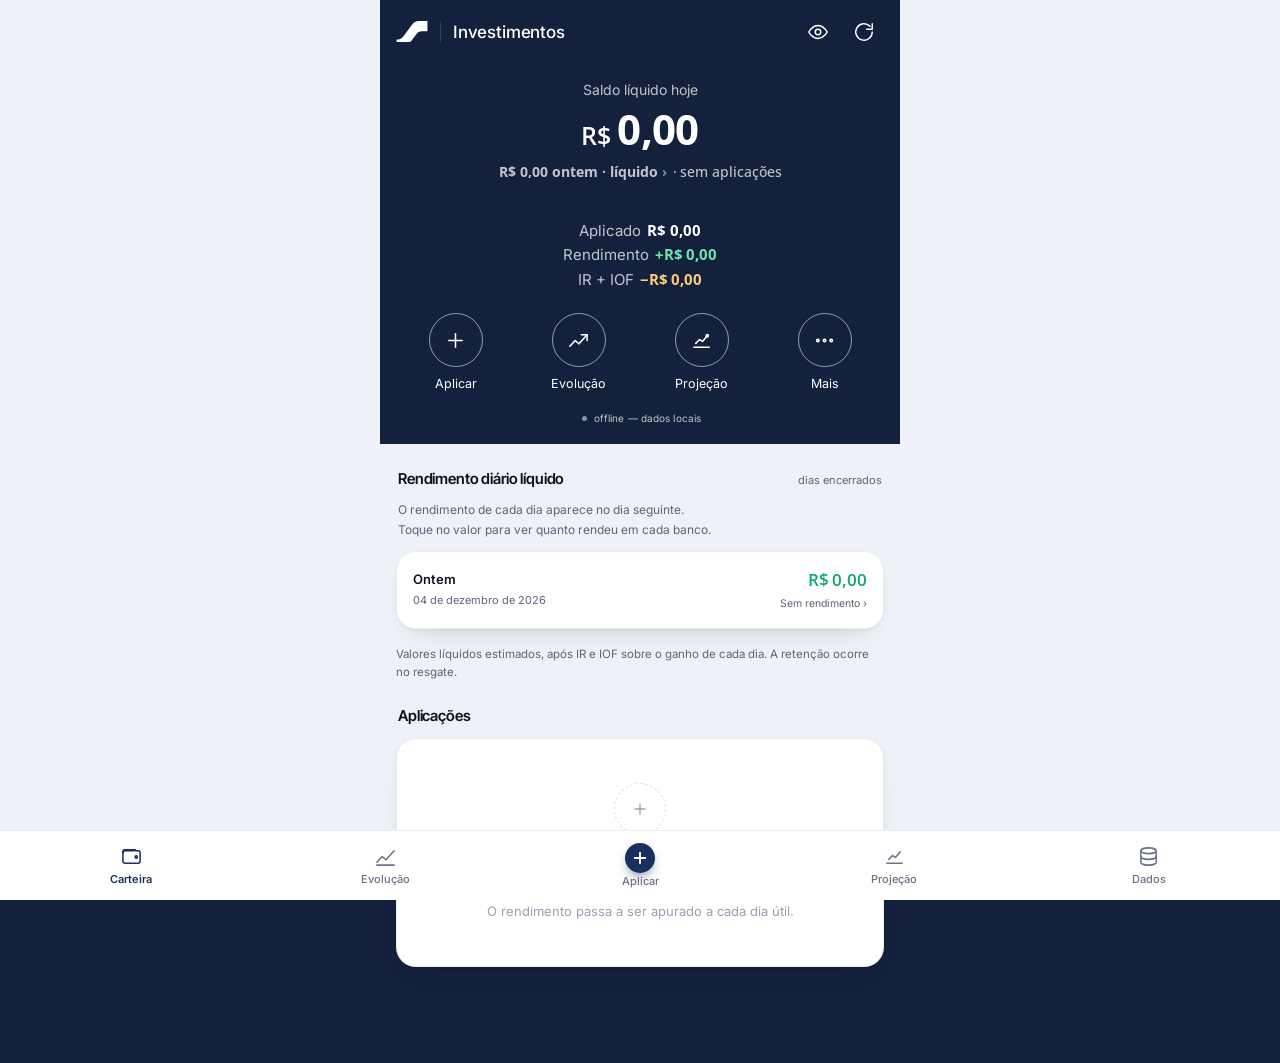
==== commit afba2aba: "Substitui monograma HN pelo símbolo Ritmo nos ícones do app" ====
--- a/index.html
+++ b/index.html
@@ -5,10 +5,11 @@
 <meta name="viewport" content="width=device-width, initial-scale=1, viewport-fit=cover">
 <meta name="theme-color" content="#161B27">
 <title>Investimentos</title>
-<link rel="icon" type="image/svg+xml" href="data:image/svg+xml,%3Csvg%20xmlns%3D%22http%3A%2F%2Fwww.w3.org%2F2000%2Fsvg%22%20viewBox%3D%220%200%20128%20128%22%3E%3Crect%20width%3D%22128%22%20height%3D%22128%22%20rx%3D%2228%22%20fill%3D%22%2314213D%22%2F%3E%3Cg%20fill%3D%22white%22%20transform%3D%22translate%288%2015%29%22%3E%3Crect%20x%3D%226%22%20y%3D%2218%22%20width%3D%2215%22%20height%3D%2264%22%2F%3E%3Crect%20x%3D%2220.6%22%20y%3D%2241%22%20width%3D%2220.8%22%20height%3D%2215%22%2F%3E%3Cpath%20d%3D%22M41%2082%20V18%20h15%20L92%2060.24%20V18%20h15%20v64%20h-15%20L56%2039.76%20V82%20z%22%2F%3E%3C%2Fg%3E%3C%2Fsvg%3E">
-
-
-<link rel="manifest" href="./manifest.json">
+<link rel="icon" type="image/svg+xml" href="./favicon.svg?v=ritmo-20261103">
+<link rel="apple-touch-icon" sizes="180x180" href="./apple-touch-icon.png?v=ritmo-20261103">
+
+
+<link rel="manifest" href="./manifest.json?v=ritmo-20261103">
 <meta name="apple-mobile-web-app-capable" content="yes">
 <meta name="apple-mobile-web-app-status-bar-style" content="black-translucent" id="metaStatus">
 <script>
@@ -992,7 +993,7 @@
 
 <div id="lock" role="dialog" aria-label="App bloqueado">
   <div class="lock-in">
-    <svg class="lock-logo" viewBox="4 16 105 68" aria-hidden="true"><rect x="6" y="18" width="15" height="64"/><rect x="20.6" y="41" width="20.8" height="15"/><path d="M41 82 V18 h15 L92 60.24 V18 h15 v64 h-15 L56 39.76 V82 z"/></svg>
+    <svg class="lock-logo" viewBox="0 0 267 182" aria-hidden="true"><path d="M 0 160 L 13 160 C 32 160 46 150 61 130 L 132 35 C 149 11 166 0 194 0 L 267 0 L 267 89 L 220 89 C 198 89 182 98 169 116 L 129 171 C 123 179 117 182 106 182 L 0 182 Z"/></svg>
     <b>Investimentos</b>
     <span id="lockMsg">Seus valores estão protegidos</span>
     <button id="lockBtn"><svg viewBox="0 0 24 24"><path d="M4 8V5.5A1.5 1.5 0 0 1 5.5 4H8M16 4h2.5A1.5 1.5 0 0 1 20 5.5V8M20 16v2.5a1.5 1.5 0 0 1-1.5 1.5H16M8 20H5.5A1.5 1.5 0 0 1 4 18.5V16"/><path d="M9 9.5v1M15 9.5v1M12 9v4h-1M9.5 15.5c1.4 1 3.6 1 5 0"/></svg>Desbloquear com Face ID</button>
@@ -1013,7 +1014,7 @@
 <div class="app">
   <header class="hero">
   <div class="topbar">
-    <div class="marca"><svg class="logo" viewBox="4 16 105 68" aria-hidden="true"><rect x="6" y="18" width="15" height="64"/><rect x="20.6" y="41" width="20.8" height="15"/><path d="M41 82 V18 h15 L92 60.24 V18 h15 v64 h-15 L56 39.76 V82 z"/></svg><span class="div"></span><h1>Investimentos</h1></div>
+    <div class="marca"><svg class="logo" viewBox="0 0 267 182" aria-hidden="true"><path d="M 0 160 L 13 160 C 32 160 46 150 61 130 L 132 35 C 149 11 166 0 194 0 L 267 0 L 267 89 L 220 89 C 198 89 182 98 169 116 L 129 171 C 123 179 117 182 106 182 L 0 182 Z"/></svg><span class="div"></span><h1>Investimentos</h1></div>
     <div class="icons">
       <button class="icon-btn" id="btnEye" aria-label="Mostrar ou esconder valores">
         <svg viewBox="0 0 24 24"><path d="M2 12s3.6-7 10-7 10 7 10 7-3.6 7-10 7-10-7-10-7Z"/><circle cx="12" cy="12" r="3"/></svg>
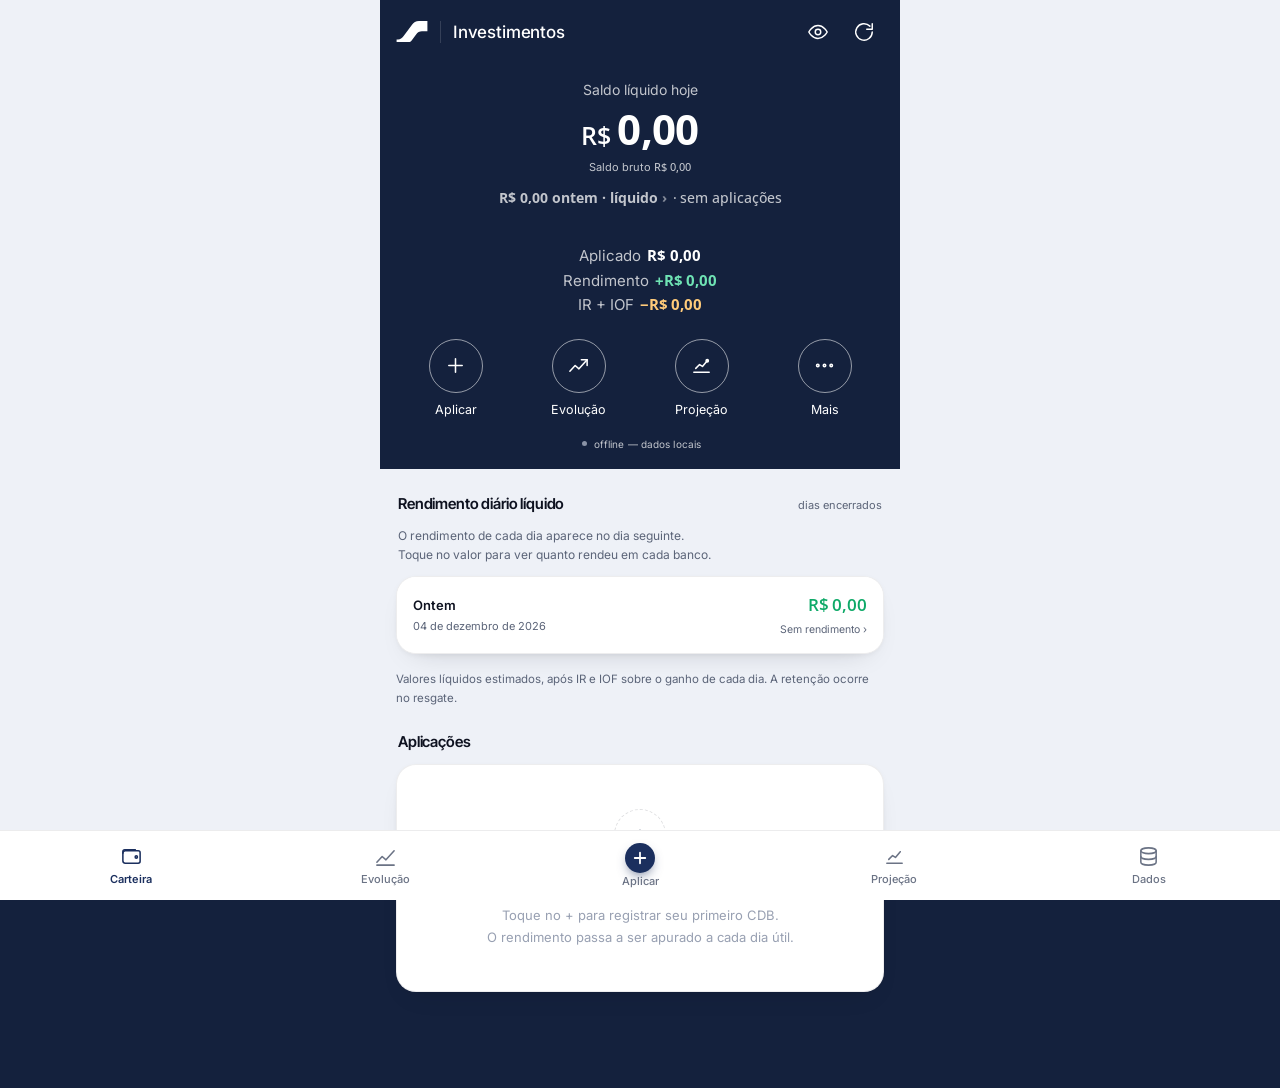
==== commit 89f46d61: "Exibe saldo bruto discreto e adiciona conferência da virada diária com CDI oficial" ====
--- a/index.html
+++ b/index.html
@@ -485,25 +485,6 @@
 .total-muda{animation:pulsa .5s var(--mola)}
 @keyframes pulsa{50%{transform:scale(1.018)}}
 
-/* rendimento equivalente ao CDI */
-.cdi-card{display:grid;grid-template-columns:1fr auto;gap:14px;padding:18px 16px 14px;align-items:center}
-.cdi-main{min-width:0}
-.cdi-val{font-size:34px;font-weight:700;letter-spacing:-.05em;line-height:1;color:var(--up)}
-.cdi-val small{font-size:.5em;font-weight:500;margin-left:2px}
-.cdi-lbl{font-size:11.5px;color:var(--ink-3);margin-top:6px;line-height:1.4}
-.cdi-side{display:flex;flex-direction:column;gap:9px;text-align:right;flex:none;
-  border-left:1px solid var(--line);padding-left:14px}
-.cdi-l span{display:block;font-size:10.5px;color:var(--ink-3);margin-bottom:2px}
-.cdi-l b{font-size:14px;font-weight:600;letter-spacing:-.02em}
-.cdi-nota{grid-column:1/-1;font-size:11.5px;color:var(--ink-2);line-height:1.5;
-  border-top:1px solid var(--line);padding-top:11px;margin-top:2px}
-.cdi-nota b{color:var(--ink);font-weight:600}
-@media (max-width:370px){
-  .cdi-card{grid-template-columns:1fr}
-  .cdi-side{border-left:none;border-top:1px solid var(--line);padding-left:0;padding-top:11px;
-    flex-direction:row;justify-content:space-between;text-align:left}
-}
-
 /* ============ LISTA POR BANCO ============ */
 #posList[data-pronto] .grp{animation:none}
 #posList{overflow:visible}
@@ -771,7 +752,7 @@
 .money,
 .hero .balance .val, .hero .balance .val .sym, .hero .balance .val .dec,
 .pill, #totRet,
-.cdi-val, .cdi-l b, .dc-v, .dc-s.money,
+.dc-v, .dc-s.money,
 .lg-v .pc, .lg-v em, .lg .pc,
 .grp-row .end b, .grp-row .end span, .grp-resumo b,
 .apl-data b, .apl-data i, .apl-mid em, .apl-end b, .apl-end span,
@@ -789,13 +770,12 @@
 .apl-data b{letter-spacing:-.05em}
 
 /* números em Open Sans: dígitos de largura fixa e espaçamento natural */
-.money,.hero .balance .val,.pill,#totRet,.cdi-val,.cdi-l b,.dc-v,.dc-s.money,.lg-v .pc,.lg-v em,.lg .pc,
+.money,.hero .balance .val,.pill,#totRet,.dc-v,.dc-s.money,.lg-v .pc,.lg-v em,.lg .pc,
 .grp-row .end b,.grp-row .end span,.grp-resumo b,.apl-data b,.apl-data i,.apl-mid em,.apl-end b,.apl-end span,
 .row .end b,.row .end span,.chart-top .v,.tip b,.dl b,.di b,.preview b,.qtd,#mbVal,.summary b{
   font-variant-numeric:tabular-nums lining-nums!important;letter-spacing:-.005em!important}
 .hero .balance .val{font-size:clamp(34px,10vw,42px)!important;font-weight:700!important;letter-spacing:-.015em!important}
 .hero .balance .val .sym{font-size:.6em!important;font-weight:600!important;margin-right:7px!important}
-.cdi-val{font-weight:700!important;letter-spacing:-.02em!important}
 .dc-v{font-size:16px!important}
 
 /* ====== revisão ====== */
@@ -873,7 +853,7 @@
 .apl-det .del{padding:10px!important;font-weight:600}
 
 /* =====================================================================
-   APORTES, RESGATES, VENCIMENTOS, SUGESTÕES, BLOQUEIO
+   APORTES, RESGATES, VENCIMENTOS, BLOQUEIO
    ===================================================================== */
 .sheet-sub{margin:-8px 0 16px;font-size:13px;color:var(--ink-2)}
 .f label em{font-style:normal;color:var(--ink-3);font-size:10.5px;margin-left:3px}
@@ -979,6 +959,8 @@
 .premissas h4{font-size:14px;margin:0 0 8px}.premissas p{font-size:11px;color:var(--ink-2);line-height:1.6;margin:0 0 12px}
 .premissas .cta{margin-top:0}
 .sec-h .diario-subtitulo{color:var(--ink-2);font-size:11px}
+.saldo-bruto{margin-top:9px;font-size:11px;line-height:1.5;color:var(--hi2);font-weight:400}
+.saldo-bruto b{font-weight:500}
 .sheet:not(.on){visibility:hidden}.sheet.on{visibility:visible}
 @media(min-width:700px){nav .nav-in{max-width:520px}.minibar{max-width:520px;margin:auto;left:0;right:0}}
 @media(prefers-reduced-motion:reduce){*,*::before,*::after{animation-duration:.01ms!important;transition-duration:.01ms!important;scroll-behavior:auto!important}}
@@ -1028,6 +1010,7 @@
   <div class="balance">
     <div class="cap"><span id="capTxt">Saldo líquido hoje</span></div>
     <div class="val money" id="bal"><span class="sym">R$</span>0<span class="dec">,00</span></div>
+    <div class="saldo-bruto" title="Valor total das aplicações antes de IR e IOF"><span>Saldo bruto</span> <b class="money" id="saldoBruto">R$ 0,00</b></div>
     <div class="deltas">
       <button class="hideable dia-toque" id="pillDay" aria-haspopup="dialog">R$ 0,00 ontem</button>
       <span class="hideable" id="totRet">0,00% desde o início</span>
@@ -1062,21 +1045,6 @@
       <p class="diario-rodape">Valores líquidos estimados, após IR e IOF sobre o ganho de cada dia. A retenção ocorre no resgate.</p>
     </div>
 
-
-    <div class="sec" id="secCDI" style="display:none">
-      <div class="sec-h"><h2>Rendimento equivalente</h2><span id="cdiHoje"></span></div>
-      <div class="card cdi-card">
-        <div class="cdi-main">
-          <div class="cdi-val money" id="cdiLiq">—</div>
-          <div class="cdi-lbl">do CDI, já descontado o imposto</div>
-        </div>
-        <div class="cdi-side">
-          <div class="cdi-l"><span>Bruto</span><b class="money" id="cdiBruto">—</b></div>
-          <div class="cdi-l"><span>Imposto médio</span><b class="money" id="cdiAliq">—</b></div>
-        </div>
-        <div class="cdi-nota" id="cdiNota"></div>
-      </div>
-    </div>
 
     <div class="sec" id="secVenc" style="display:none">
       <div class="sec-h"><h2>Próximos vencimentos</h2><span id="vencN"></span></div>
@@ -1800,21 +1768,6 @@
             pctB: vencido(p, h) ? null : pctCDI(p, dia), pctL: vencido(p, h) ? null : pctCDILiq(p, dia)};
   });
 }
-/* Média ponderada pelo capital: cada real pesa igual, independente do banco. */
-function mediaCDI(dados){
-  let peso = 0, somaB = 0, somaL = 0;
-  dados.forEach(x => {
-    if(x.pctB === null) return;
-    peso  += x.bruto;
-    somaB += x.pctB * x.bruto;
-    somaL += x.pctL * x.bruto;
-  });
-  if(!peso) return null;
-  const bruto = somaB/peso, liq = somaL/peso;
-  /* quanto um CDB tributado teria que pagar para empatar com essa carteira */
-  const aliqMed = bruto > 0 ? 1 - liq/bruto : 0;
-  return {bruto, liq, aliqMed: aliqMed*100};
-}
 /* Faixas pelo total aplicado:
    até 50 mil azul-marinho · 50 a 100 mil cinza-claro · 100 a 150 mil cinza-escuro · 150 mil+ dourado-escuro */
 const NIVEIS = [
@@ -1843,6 +1796,7 @@
 
   anima(document.getElementById('bal'), ultimo, T.liq, balHTML);
   ultimo = T.liq;
+  $('saldoBruto').textContent = fmt(T.bruto);
 
   renderDiario();
   const pd = document.getElementById('pillDay'), rendimentoOntem = resumoDiario(ontem());
@@ -1856,7 +1810,6 @@
   document.getElementById('sImp').textContent = '−' + fmt(T.imp);
 
   const mv = $('mbVal'); if(mv) mv.textContent = fmt(T.liq);
-  cartaoCDI(dados);
   cartaoVencimentos();
   listaPosicoes(dados);
   alocacao(dados);
@@ -2099,31 +2052,6 @@
   }).join('');
 }
 const addDias = (ds, n) => iso(addD(D(ds), n));
-
-/* ---- quanto a carteira entrega do CDI ---- */
-function cartaoCDI(dados){
-  const sec = $('secCDI'), m = mediaCDI(dados);
-  if(!m || !dados.length){ sec.style.display = 'none'; return; }
-  sec.style.display = 'block';
-  $('cdiLiq').innerHTML = `${fmtC(m.liq)}<small>%</small>`;
-  $('cdiBruto').textContent = fmtC(m.bruto) + '%';
-  $('cdiAliq').textContent = fmtC(m.aliqMed) + '%';
-  $('cdiHoje').textContent = `CDI ${fmtPct(Math.max(0, SELIC_HOJE - 0.10))} a.a.`;
-
-  /* qual papel puxa para cima e qual puxa para baixo */
-  const val = dados.filter(x => x.pctL !== null).sort((a,b) => b.pctL - a.pctL);
-  if(val.length > 1){
-    const top = val[0], pior = val[val.length-1];
-    $('cdiNota').innerHTML =
-      `Melhor: <b>${top.p.banco}</b> ${top.p.tipo} a ${fmtC(top.pctL)}% líquido` +
-      ` · Pior: <b>${pior.p.banco}</b> ${pior.p.tipo} a ${fmtC(pior.pctL)}%`;
-  } else if(val.length === 1){
-    const u = val[0];
-    $('cdiNota').innerHTML = u.isento
-      ? `${u.p.tipo} isento: os ${fmtC(u.pctB)}% do CDI chegam inteiros até você.`
-      : `Com IR de ${fmtC(u.aliq).replace(',00','')}%, sobram ${fmtC(u.pctL)}% dos ${fmtC(u.pctB)}% contratados.`;
-  } else $('cdiNota').textContent = '';
-}
 
 /* ---- rosca de alocação ---- */
 let ALLOC_SEL = null;   // banco destacado na rosca
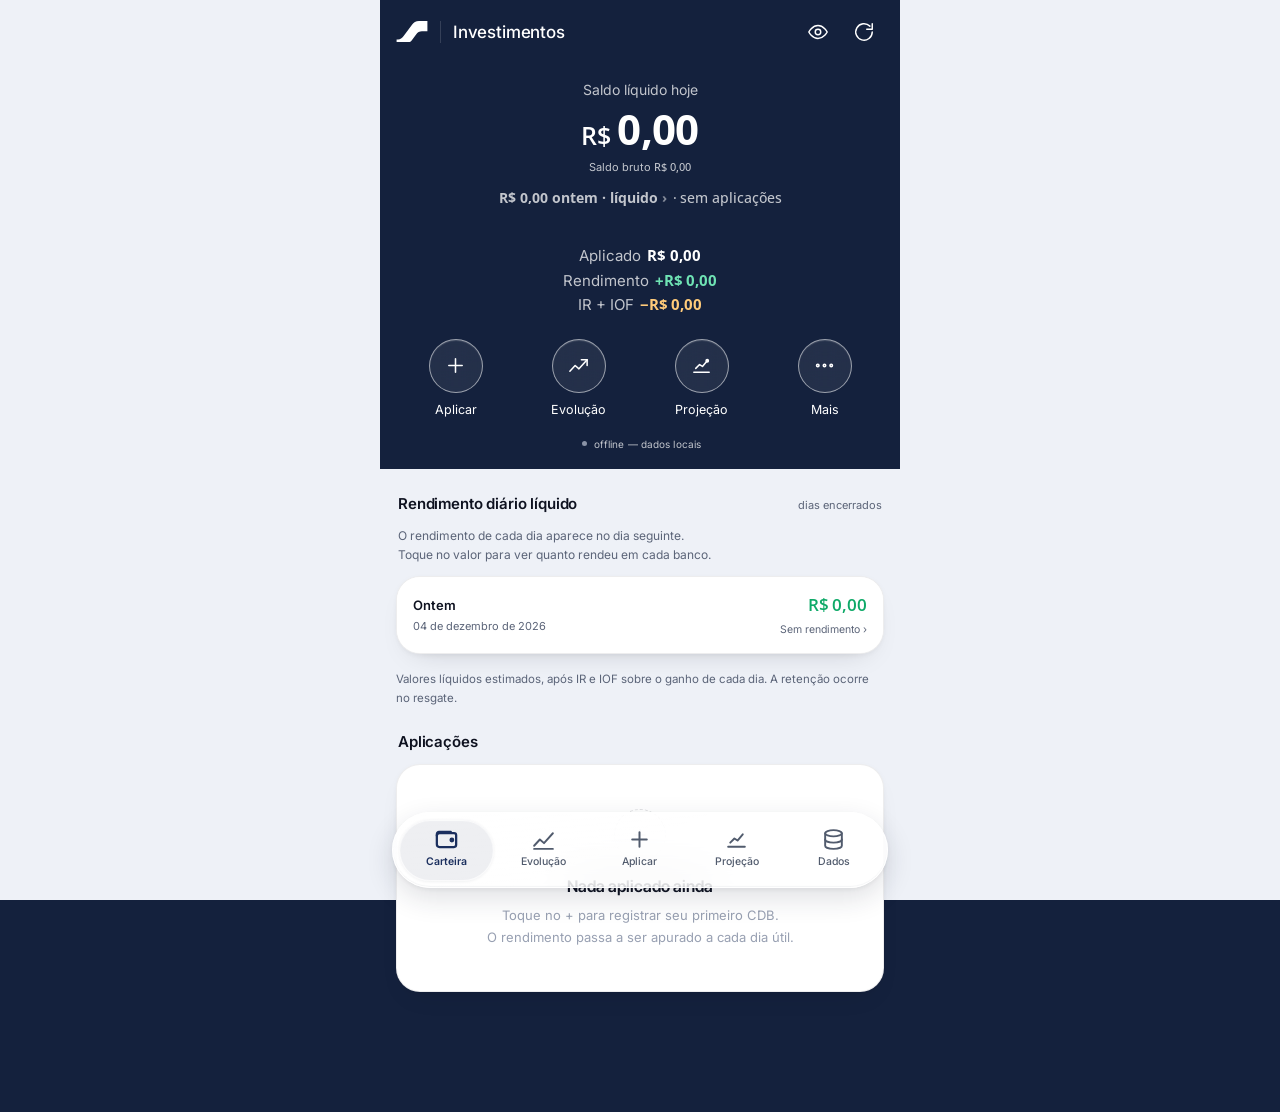
==== commit 562b5e02: "Adapta interface com menu branco em vidro e tamanho dinâmico ao rolar" ====
--- a/index.html
+++ b/index.html
@@ -661,28 +661,58 @@
   border-bottom:none!important;box-shadow:0 1px 0 rgba(0,0,0,.2)}
 .minibar .icon-btn.sm{background:none;border:none;color:#fff}
 
-/* barra inferior reta, ocupando a largura toda */
-nav{padding:0!important}
-.nav-in{
-  max-width:none!important;border-radius:0!important;
-  background:#fff!important;backdrop-filter:none!important;-webkit-backdrop-filter:none!important;
-  border:none!important;border-top:1px solid rgba(14,18,32,.08)!important;box-shadow:none!important;
-  padding:6px 4px calc(env(safe-area-inset-bottom) + 6px)!important;gap:0!important
-}
-.tab{border-radius:0!important;padding:6px 2px!important;font-size:11px!important;gap:4px!important;
-  color:#6B7385!important;background:none!important}
-.tab svg{width:23px!important;height:23px!important;stroke-width:1.6!important;transform:none!important}
-.tab.on{color:var(--marca)!important;font-weight:600}
-.tab-add .add{width:30px;height:30px;border-radius:50%;background:var(--marca);display:grid;place-items:center;
-  margin-bottom:-3px;box-shadow:0 4px 10px -3px rgba(50,101,254,.55)}
-.tab-add .add svg{width:18px!important;height:18px!important;stroke:#fff;stroke-width:2.4!important;fill:none}
-.nav-ind{display:none!important;top:0!important;height:2.5px!important;border-radius:0 0 3px 3px!important;
-  background:var(--marca)!important}
+/* Navegação flutuante em vidro, inspirada na referência visual. */
+nav{padding:0 12px calc(env(safe-area-inset-bottom) + 12px);isolation:isolate}
+nav .nav-in{
+  position:relative;isolation:isolate;max-width:496px;min-height:76px;
+  border-radius:999px;padding:6px;gap:2px;
+  background:linear-gradient(160deg,rgba(255,255,255,.65),rgba(255,255,255,.04) 46%),rgba(255,255,255,.68);
+  -webkit-backdrop-filter:blur(24px) saturate(145%);backdrop-filter:blur(24px) saturate(145%);
+  border:1px solid rgba(255,255,255,.88);
+  box-shadow:inset 0 1px 1px rgba(255,255,255,.95),inset 0 -1px 1px rgba(66,82,109,.06),0 10px 28px rgba(25,37,58,.14),0 2px 5px rgba(25,37,58,.06);
+  transition:width .28s var(--ease),max-width .28s var(--ease),min-height .28s var(--ease)
+}
+nav .tab{
+  position:relative;z-index:1;min-width:0;min-height:62px;
+  padding:8px 2px;border-radius:999px;gap:4px;
+  font-size:10.5px;font-weight:500;line-height:1.2;letter-spacing:0;
+  color:#515B6D;background:transparent;
+  transition:color .22s ease,transform .25s var(--ease),min-height .28s var(--ease),gap .28s var(--ease)
+}
+nav .tab svg{width:25px;height:25px;stroke-width:1.85;transform:none}
+nav .tab.on{color:var(--marca);font-weight:600}
+nav .tab.on svg{transform:scale(1.03);stroke-width:2.1}
+nav .tab:active{transform:scale(.94)}
+nav .tab:focus-visible{outline:2px solid var(--marca);outline-offset:-3px}
+nav .tab-add .add{width:25px;height:25px;display:grid;place-items:center;background:none;border-radius:0;margin:0;box-shadow:none}
+nav .tab-add .add svg{width:25px;height:25px;stroke:currentColor;stroke-width:1.9;fill:none}
+nav .nav-ind{
+  display:block;left:0;top:6px;bottom:6px;height:auto;border-radius:999px;z-index:0;
+  background:rgba(40,60,91,.08);border:1px solid rgba(255,255,255,.7);
+  box-shadow:inset 0 1px 1px rgba(255,255,255,.8),0 1px 3px rgba(25,37,58,.06);
+  transition:transform .34s var(--ease),width .34s var(--ease),opacity .2s
+}
+nav .tab-label{display:block;max-height:16px;opacity:1;overflow:hidden;white-space:nowrap;
+  transition:max-height .28s var(--ease),opacity .18s ease,transform .28s var(--ease)}
+nav.compacta .nav-in{width:calc(100% - 32px);max-width:360px;min-height:60px}
+nav.compacta .tab{min-height:48px;gap:0}
+nav.compacta .tab-label{max-height:0;opacity:0;transform:translateY(4px)}
+@media(max-width:340px){nav.compacta .nav-in{width:calc(100% - 16px)}}
+@supports not ((backdrop-filter:blur(1px)) or (-webkit-backdrop-filter:blur(1px))){
+  nav .nav-in{background:#FAFBFD}
+}
+@media(prefers-reduced-transparency:reduce){
+  nav .nav-in{background:#FAFBFD;-webkit-backdrop-filter:none;backdrop-filter:none}
+}
+@media(prefers-contrast:more){
+  nav .nav-in{background:#fff;border-color:#8B93A2}
+  nav .tab{color:#1B2434}nav .nav-ind{background:#D9DFE9;border-color:#7A8598}
+}
 .fab{display:none}
 
 /* conteúdo começa logo após o cabeçalho */
-.app{padding-bottom:calc(96px + env(safe-area-inset-bottom))!important}
-.toast{bottom:calc(84px + env(safe-area-inset-bottom))!important}
+.app{padding-bottom:calc(120px + env(safe-area-inset-bottom))!important}
+.toast{bottom:calc(104px + env(safe-area-inset-bottom))!important}
 
 /* =====================================================================
    COR DO TOPO POR FAIXA DE PATRIMÔNIO
@@ -737,9 +767,7 @@
 html[data-nivel="n3"]{--marca:#2A2D33}
 html[data-nivel="n4"]{--marca:#7C5E1C}
 
-html[data-nivel] .tab.on{color:var(--marca)!important}
-html[data-nivel] .tab-add .add{background:var(--marca);transition:background .5s;
-  box-shadow:0 5px 12px -4px color-mix(in srgb, var(--marca) 70%, transparent)}
+html[data-nivel] nav .tab.on{color:var(--marca)}
 html[data-nivel] .cta:not(.ghost):not(.danger){background:var(--marca);color:#fff;transition:background .5s}
 html[data-nivel] .chip.on{background:var(--marca);border-color:var(--marca);color:#fff}
 html[data-nivel] .f input:focus,html[data-nivel] .f select:focus{border-color:var(--marca)}
@@ -961,8 +989,20 @@
 .sec-h .diario-subtitulo{color:var(--ink-2);font-size:11px}
 .saldo-bruto{margin-top:9px;font-size:11px;line-height:1.5;color:var(--hi2);font-weight:400}
 .saldo-bruto b{font-weight:500}
+#sheetDados{touch-action:pan-y;overscroll-behavior-y:contain}
+#sheetDados>.grab{touch-action:none}
+.backup-json{padding-bottom:18px;margin-bottom:18px;border-bottom:1px solid var(--line)}
+.backup-json h4{margin:0 0 8px;font-size:14px}
+.backup-json p{margin:0 0 12px;font-size:12px;line-height:1.6;color:var(--ink-2)}
 .sheet:not(.on){visibility:hidden}.sheet.on{visibility:visible}
-@media(min-width:700px){nav .nav-in{max-width:520px}.minibar{max-width:520px;margin:auto;left:0;right:0}}
+@media(min-width:700px){.minibar{max-width:520px;margin:auto;left:0;right:0}}
+/* Detalhes de interface com tipografia e superfícies mais próximas do iOS. */
+body{font-family:-apple-system,BlinkMacSystemFont,'Inter','Segoe UI',sans-serif}
+.topbar h1,.sec-h h2,.sheet h3,.tab,.cta{font-family:-apple-system,BlinkMacSystemFont,'Inter',sans-serif}
+.card{border-radius:24px}
+.sheet{border-radius:30px 30px 0 0}
+.hero .acoes span{background:color-mix(in srgb,var(--hi) 7%,transparent);border-width:1px;
+  box-shadow:inset 0 1px 1px color-mix(in srgb,var(--hi) 14%,transparent);-webkit-backdrop-filter:blur(12px);backdrop-filter:blur(12px)}
 @media(prefers-reduced-motion:reduce){*,*::before,*::after{animation-duration:.01ms!important;transition-duration:.01ms!important;scroll-behavior:auto!important}}
 
 </style>
@@ -1004,7 +1044,6 @@
       <button class="icon-btn" id="btnSync" aria-label="Atualizar taxas">
         <svg viewBox="0 0 24 24"><path d="M21 12a9 9 0 1 1-2.6-6.4"/><path d="M21 3v6h-6"/></svg>
       </button>
-      <input type="file" id="fileBk" accept="application/json" style="display:none">
     </div>
   </div>
   <div class="balance">
@@ -1130,27 +1169,27 @@
   </section>
 </div>
 
-<nav>
-  <div class="nav-in"><span class="nav-ind" id="navInd"></span>
-    <button class="tab on" data-v="wallet">
+<nav aria-label="Navegação principal">
+  <div class="nav-in"><span class="nav-ind" id="navInd" aria-hidden="true"></span>
+    <button class="tab on" data-v="wallet" aria-label="Carteira" aria-current="page" aria-controls="v-wallet">
       <svg viewBox="0 0 24 24"><path d="M3 8.5A2.5 2.5 0 0 1 5.5 6H19a2 2 0 0 1 2 2v9a2 2 0 0 1-2 2H5.5A2.5 2.5 0 0 1 3 16.5v-8Z"/><path d="M3 8.5V7a2 2 0 0 1 2-2h11"/><circle cx="17" cy="12.5" r="1.2"/></svg>
-      Carteira
+      <span class="tab-label">Carteira</span>
     </button>
-    <button class="tab" data-v="hist">
+    <button class="tab" data-v="hist" aria-label="Evolução" aria-controls="v-hist">
       <svg viewBox="0 0 24 24"><path d="M3 18l5.5-6 4 3.5L21 6"/><path d="M3 21h18"/></svg>
-      Evolução
+      <span class="tab-label">Evolução</span>
     </button>
-    <button class="tab tab-add" id="btnNew" aria-label="Nova aplicação">
+    <button class="tab tab-add" id="btnNew" aria-label="Nova aplicação" aria-haspopup="dialog" aria-controls="sheet">
       <span class="add"><svg viewBox="0 0 24 24"><path d="M12 5v14M5 12h14"/></svg></span>
-      Aplicar
+      <span class="tab-label">Aplicar</span>
     </button>
-    <button class="tab" data-v="fut">
+    <button class="tab" data-v="fut" aria-label="Projeção" aria-controls="v-fut">
       <svg viewBox="0 0 24 24"><path d="M4 19h16"/><path d="M6 15l4-4 3 2 5-6"/></svg>
-      Projeção
+      <span class="tab-label">Projeção</span>
     </button>
-    <button class="tab" id="tabDados">
+    <button class="tab" id="tabDados" aria-label="Dados" aria-haspopup="dialog" aria-controls="sheetDados">
       <svg viewBox="0 0 24 24"><ellipse cx="12" cy="6" rx="8" ry="3"/><path d="M4 6v6c0 1.7 3.6 3 8 3s8-1.3 8-3V6"/><path d="M4 12v6c0 1.7 3.6 3 8 3s8-1.3 8-3v-6"/></svg>
-      Dados
+      <span class="tab-label">Dados</span>
     </button>
   </div>
 </nav>
@@ -1226,6 +1265,13 @@
   <div class="grab"></div>
   <button class="fechar" aria-label="Fechar" data-fecha><svg viewBox="0 0 24 24"><path d="M6 6l12 12M18 6 6 18"/></svg></button>
   <h3>Dados e backup</h3>
+  <section class="backup-json" aria-labelledby="backupJsonTitulo">
+    <h4 id="backupJsonTitulo">Backup em JSON</h4>
+    <p>Salve suas aplicações, histórico e premissas para restaurar em outra versão do app.</p>
+    <button class="cta" id="dExp">Exportar JSON</button>
+    <button class="cta ghost" id="dImp">Importar JSON</button>
+    <input type="file" id="fileBk" accept=".json,application/json,text/json" aria-label="Arquivo de backup JSON" style="display:none">
+  </section>
   <div class="dinfo" id="dInfo"></div>
   <div class="opt" id="optAnt">
     <div class="opt-t"><b>Contar o dia de hoje</b>
@@ -1247,8 +1293,6 @@
 
   <button class="cta ghost" id="dSync">Atualizar taxas agora</button>
   <button class="cta ghost" id="dLink">Copiar link para outro aparelho</button>
-  <button class="cta ghost" id="dExp">Baixar backup (.json)</button>
-  <button class="cta ghost" id="dImp">Restaurar de um arquivo</button>
   <button class="cta ghost" id="dRec">Baixar cópia anterior</button>
   <p class="diario-rodape">O link da carteira permite acessar os dados em outro aparelho. Compartilhe apenas com quem pode ver sua carteira. O Face ID protege a tela deste aparelho.</p>
   <button class="cta danger" id="dWipe">Apagar tudo</button>
@@ -2532,9 +2576,12 @@
 function moveInd(){
   const ind = $('navInd'), on = document.querySelector('.tab.on');
   if(!ind || !on) return;
+  document.querySelectorAll('.tab[data-v]').forEach(t=>{
+    if(t===on)t.setAttribute('aria-current','page');else t.removeAttribute('aria-current');
+  });
   const pai = ind.parentElement.getBoundingClientRect(), r = on.getBoundingClientRect();
   ind.style.width = r.width + 'px';
-  ind.style.transform = `translateX(${r.left - pai.left}px)`;
+  ind.style.transform = `translateX(${r.left - pai.left - (ind.parentElement.clientLeft || 0)}px)`;
   ind.style.opacity = 1;
 }
 /* indicador dos modos do gráfico */
@@ -2557,16 +2604,55 @@
   passo();
 })();
 
+/* Direção de rolagem com tolerância a pequenos movimentos e ao elástico do iOS. */
+function menuAoRolar(anterior, posicao, limite = Infinity){
+  const y=Math.min(Math.max(0,limite),Math.max(0,Number.isFinite(posicao)?posicao:0));
+  if(y<=48)return {y,direcao:0,trecho:0,compacto:false};
+  const delta=y-anterior.y;
+  if(!delta)return {...anterior,y};
+  const direcao=delta>0?1:-1;
+  const trecho=anterior.direcao===direcao?anterior.trecho+Math.abs(delta):Math.abs(delta);
+  const compacto=direcao>0&&trecho>=28?true:direcao<0&&trecho>=14?false:anterior.compacto;
+  return {y,direcao,trecho,compacto};
+}
+(function menuAdaptavel(){
+  const nav=document.querySelector('nav'),dock=nav&&nav.querySelector('.nav-in');
+  if(!nav||!dock)return;
+  let estado={y:Math.max(0,scrollY),direcao:0,trecho:0,compacto:false},raf=null,largura=window.innerWidth;
+  const expandir=()=>{
+    estado={y:Math.max(0,scrollY),direcao:0,trecho:0,compacto:false};
+    nav.classList.remove('compacta');requestAnimationFrame(moveInd);
+  };
+  const atualizar=()=>{
+    raf=null;
+    const limite=Math.max(0,(document.documentElement.scrollHeight||0)-(window.innerHeight||0));
+    const novo=menuAoRolar(estado,scrollY,limite);
+    if(novo.compacto!==estado.compacto){
+      nav.classList.toggle('compacta',novo.compacto);requestAnimationFrame(moveInd);
+    }
+    estado=novo;
+  };
+  addEventListener('scroll',()=>{if(raf===null)raf=requestAnimationFrame(atualizar);},{passive:true});
+  addEventListener('resize',()=>{
+    if(window.innerWidth!==largura){largura=window.innerWidth;expandir();}
+    else requestAnimationFrame(moveInd);
+  });
+  nav.addEventListener('click',expandir);
+  nav.addEventListener('focusin',e=>{if(e.target.matches(':focus-visible'))expandir();});
+  if(typeof ResizeObserver==='function')new ResizeObserver(moveInd).observe(dock);
+  else dock.addEventListener('transitionend',moveInd);
+})();
+
 /* arrastar o bottom sheet para baixo fecha */
-function arrastavel(el, aoFechar){
+function arrastavel(el, aoFechar, pegador = el){
   let y0 = null, dy = 0;
   const alvo = el;
-  alvo.addEventListener('touchstart', e => {
+  pegador.addEventListener('touchstart', e => {
     if(alvo.scrollTop > 0) return;
     y0 = e.touches[0].clientY; dy = 0;
     alvo.classList.add('puxando');
   }, {passive:true});
-  alvo.addEventListener('touchmove', e => {
+  pegador.addEventListener('touchmove', e => {
     if(y0 === null) return;
     dy = e.touches[0].clientY - y0;
     if(dy < 0){ dy = 0; return; }
@@ -2581,8 +2667,8 @@
     if(dy > 110) aoFechar();
     y0 = null;
   };
-  alvo.addEventListener('touchend', solta);
-  alvo.addEventListener('touchcancel', solta);
+  pegador.addEventListener('touchend', solta);
+  pegador.addEventListener('touchcancel', solta);
 }
 
 /* puxar a tela para baixo atualiza as taxas */
@@ -2592,7 +2678,10 @@
   el.innerHTML = '<svg viewBox="0 0 24 24"><path d="M21 12a9 9 0 1 1-2.6-6.4"/><path d="M21 3v6h-6"/></svg>';
   document.body.appendChild(el);
   let y0 = null, d = 0, rodando = false;
-  addEventListener('touchstart', e => { if(scrollY <= 0 && !rodando) y0 = e.touches[0].clientY; }, {passive:true});
+  addEventListener('touchstart', e => {
+    if(e.target.closest('.sheet')){y0=null;return;}
+    if(scrollY <= 0 && !rodando) y0 = e.touches[0].clientY;
+  }, {passive:true});
   addEventListener('touchmove', e => {
     if(y0 === null) return;
     d = e.touches[0].clientY - y0;
@@ -2959,6 +3048,7 @@
   $('swAnt').classList.toggle('on', ANTECIPA);
   $('swLock').classList.toggle('on', !!credLock());
   fecharTudo(); $('scrim').classList.add('on'); $('sheetDados').classList.add('on');
+  $('sheetDados').scrollTop = 0;
 }
 function fecharDados(){ $('scrim').classList.remove('on'); $('sheetDados').classList.remove('on'); }
 $('tabDados').onclick = abrirDados;
@@ -3064,8 +3154,9 @@
 }
 function baixarJSON(obj,nome){
   const url=URL.createObjectURL(new Blob([JSON.stringify(obj,null,2)],{type:'application/json'}));
-  const a=document.createElement('a');a.href=url;a.download=nome;a.click();
-  setTimeout(()=>URL.revokeObjectURL(url),1000);
+  const a=document.createElement('a');a.href=url;a.download=nome;a.style.display='none';
+  document.body.appendChild(a);a.click();a.remove();
+  setTimeout(()=>URL.revokeObjectURL(url),30000);
 }
 async function carregar(){
   let raw=null;
@@ -3476,7 +3567,7 @@
   render();                           // 2. tela já aparece calculada
   requestAnimationFrame(() => { moveInd(); moveMind('modeHist'); moveMind('modeFut'); });
   arrastavel($('sheet'), fecharTudo);
-  arrastavel($('sheetDados'), fecharTudo);
+  arrastavel($('sheetDados'), fecharTudo, $('sheetDados').querySelector('.grab'));
   // Os painéis de histórico rolam normalmente no celular.
   addEventListener('resize', () => { moveInd(); moveMind('modeHist'); moveMind('modeFut'); });
   await puxarNuvem();                 // 3. compara revisões; preserva edições offline
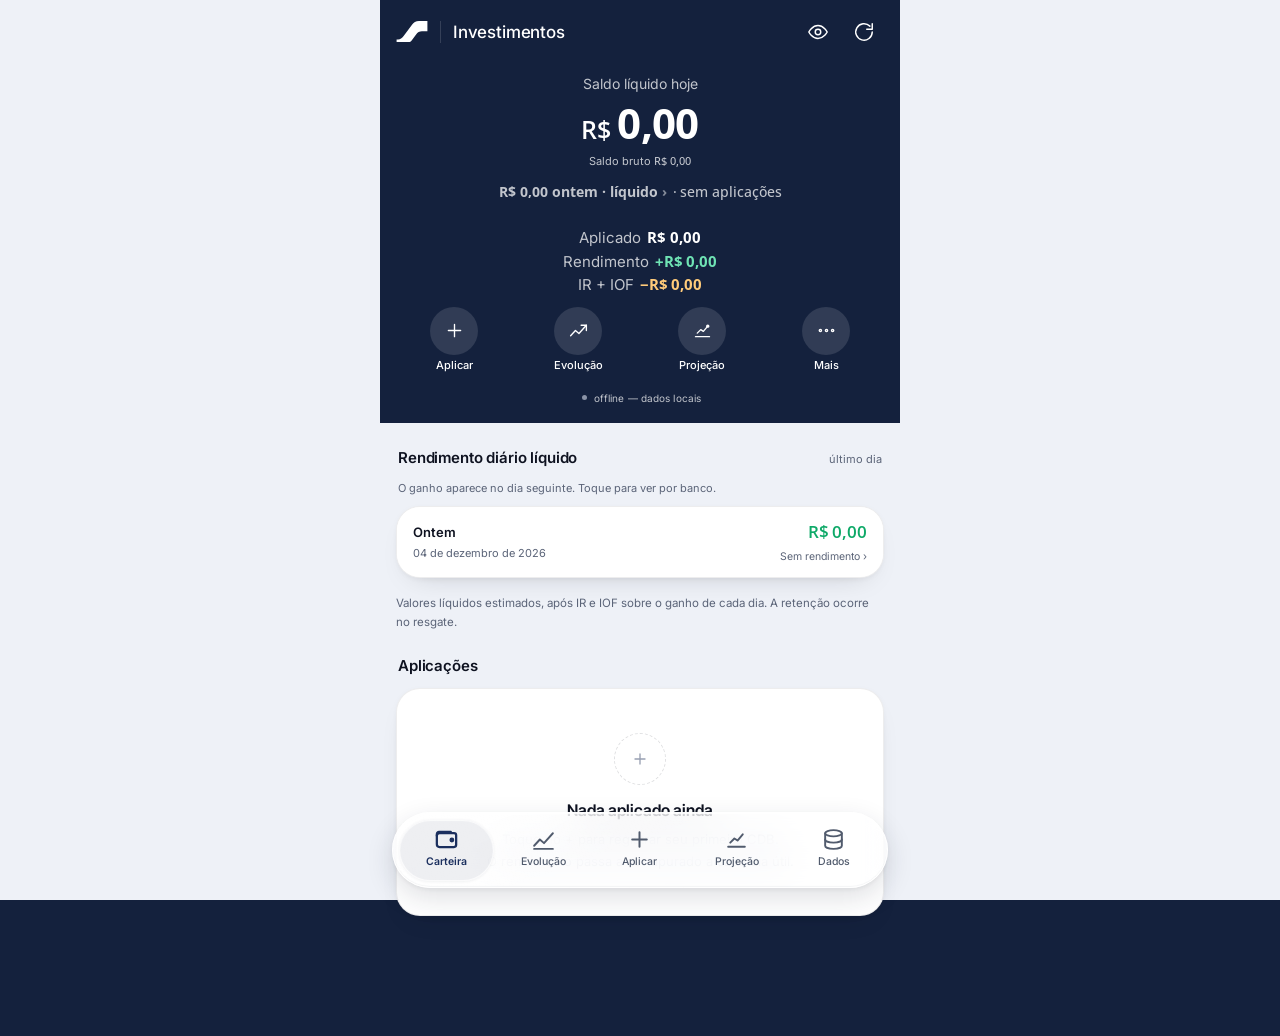
==== commit 231ced1b: "Aplica layout aprovado com botões redondos e histórico inicial de três dias" ====
--- a/index.html
+++ b/index.html
@@ -666,8 +666,8 @@
 nav .nav-in{
   position:relative;isolation:isolate;max-width:496px;min-height:76px;
   border-radius:999px;padding:6px;gap:2px;
-  background:linear-gradient(160deg,rgba(255,255,255,.65),rgba(255,255,255,.04) 46%),rgba(255,255,255,.68);
-  -webkit-backdrop-filter:blur(24px) saturate(145%);backdrop-filter:blur(24px) saturate(145%);
+  background:linear-gradient(160deg,rgba(255,255,255,.44),rgba(255,255,255,.02) 46%),rgba(255,255,255,.54);
+  -webkit-backdrop-filter:blur(20px) saturate(145%);backdrop-filter:blur(20px) saturate(145%);
   border:1px solid rgba(255,255,255,.88);
   box-shadow:inset 0 1px 1px rgba(255,255,255,.95),inset 0 -1px 1px rgba(66,82,109,.06),0 10px 28px rgba(25,37,58,.14),0 2px 5px rgba(25,37,58,.06);
   transition:width .28s var(--ease),max-width .28s var(--ease),min-height .28s var(--ease)
@@ -1005,6 +1005,31 @@
   box-shadow:inset 0 1px 1px color-mix(in srgb,var(--hi) 14%,transparent);-webkit-backdrop-filter:blur(12px);backdrop-filter:blur(12px)}
 @media(prefers-reduced-motion:reduce){*,*::before,*::after{animation-duration:.01ms!important;transition-duration:.01ms!important;scroll-behavior:auto!important}}
 
+
+/* Proposta para aprovação: atalhos mais finos e três dias na tela inicial. */
+html[data-nivel] .hero .balance{padding-top:16px!important;padding-bottom:10px!important}
+html[data-nivel] .hero .resumo{padding-top:10px!important;gap:4px!important}
+html[data-nivel] .hero .acoes{gap:8px;padding-top:8px!important}
+html[data-nivel] .hero .acoes button{
+  box-sizing:border-box;min-height:66px;padding:0;gap:4px;border-radius:0;
+  background:none;border:0;box-shadow:none;
+  font-size:11px;font-weight:500;line-height:1.25;
+  transition:background .18s ease,transform .18s ease
+}
+html[data-nivel] .hero .acoes span{
+  width:48px;height:48px;border:0;border-radius:50%;
+  background:color-mix(in srgb,var(--hi) 12%,transparent);box-shadow:none;
+  -webkit-backdrop-filter:none;backdrop-filter:none
+}
+html[data-nivel="n2"] .hero .acoes span{background:rgba(255,255,255,.6)}
+html[data-nivel] .hero .acoes svg{width:21px;height:21px;stroke-width:1.55}
+html[data-nivel] .hero .acoes button:active{transform:scale(.97)}
+html[data-nivel] .hero .acoes button:active span{transform:none;background:color-mix(in srgb,var(--hi) 18%,transparent)}
+html[data-nivel] .hero .acoes button:focus-visible{outline:none}
+html[data-nivel] .hero .acoes button:focus-visible span{outline:2px solid var(--hi);outline-offset:3px}
+.diario-row{padding-top:13px;padding-bottom:13px}
+.diario-intro{font-size:11px;line-height:1.5;margin-bottom:10px}
+
 </style>
 
 
@@ -1079,8 +1104,8 @@
     </div>
     <div class="sec" id="secDiario">
       <div class="sec-h"><h2>Rendimento diário líquido</h2><span class="diario-subtitulo" id="diarioPeriodo">dias encerrados</span></div>
-      <p class="diario-intro">O rendimento de cada dia aparece no dia seguinte.<br>Toque no valor para ver quanto rendeu em cada banco.</p>
-      <div class="card"><div id="diarioList"></div><button class="diario-mais" id="diarioMais">Ver todo o histórico</button></div>
+      <p class="diario-intro">O ganho aparece no dia seguinte. Toque para ver por banco.</p>
+      <div class="card"><div id="diarioList"></div><button class="diario-mais" id="diarioMais">Ver mais dias</button></div>
       <p class="diario-rodape">Valores líquidos estimados, após IR e IOF sobre o ganho de cada dia. A retenção ocorre no resgate.</p>
     </div>
 
@@ -3507,9 +3532,9 @@
 function renderDiario(){
   atualizarDiario();
   const dias = Object.keys(DIARIO).filter(ds=>ds<hoje()).sort().reverse();
-  $('diarioList').innerHTML = dias.slice(0,7).map(linhaDiario).join('');
-  $('diarioPeriodo').textContent = 'dias encerrados';
-  $('diarioMais').hidden = dias.length <= 7;
+  $('diarioList').innerHTML = dias.slice(0,3).map(linhaDiario).join('');
+  $('diarioPeriodo').textContent = dias.length>1 ? `últimos ${Math.min(3,dias.length)} dias` : dias.length===1 ? 'último dia' : 'dias encerrados';
+  $('diarioMais').hidden = dias.length <= 3;
   if($('sheetHistorico').classList.contains('on')) preencherHistorico();
   if(DIA_DETALHE && $('sheetDia').classList.contains('on')) preencherDetalheDia(DIA_DETALHE);
 }
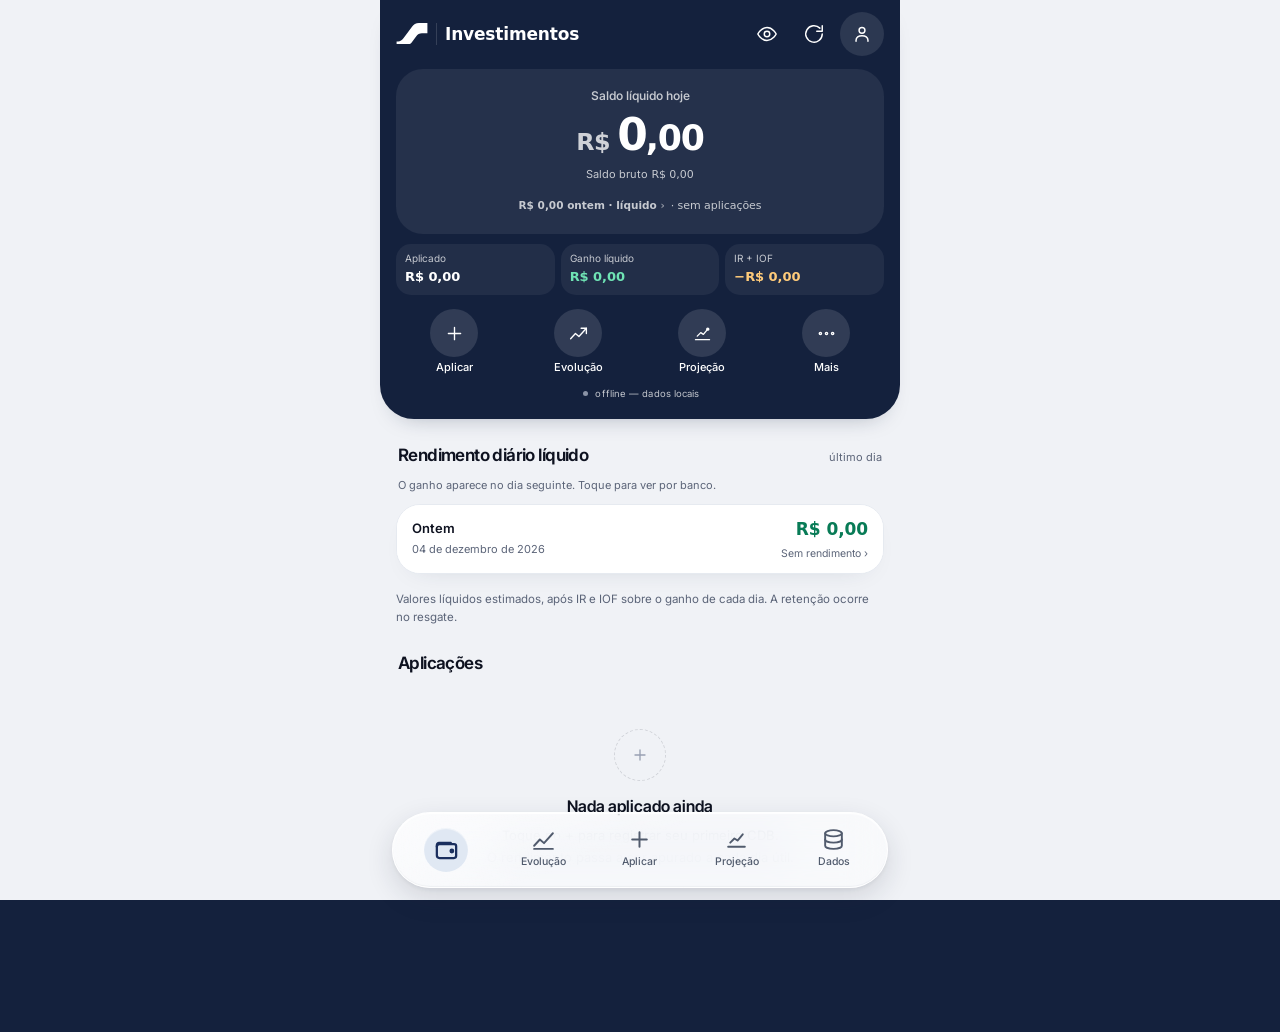
==== commit 9f309e80: "Refina a carteira do Finace e adiciona foto de perfil local" ====
--- a/index.html
+++ b/index.html
@@ -1030,6 +1030,142 @@
 .diario-row{padding-top:13px;padding-bottom:13px}
 .diario-intro{font-size:11px;line-height:1.5;margin-bottom:10px}
 
+/* Superfícies mais suaves e números com a fonte do aparelho. */
+:root{
+  --bg:#F0F2F6;
+  --surface-2:#F1F4F8;
+  --r:26px;
+  --r-sm:16px;
+  --up:#087B56;
+  --tax:#8C5B0E;
+  --shadow:0 10px 28px -21px #24334d40;
+  --numeros:-apple-system,BlinkMacSystemFont,"Segoe UI",system-ui,sans-serif;
+}
+.money,.hero .balance .val,.hero .balance .val .sym,.hero .balance .val .dec,
+.pill,#pillDay,#totRet,.dc-v,.dc-s.money,.lg-v .pc,.lg-v em,.lg .pc,
+.grp-row .end b,.grp-row .end span,.grp-resumo b,.apl-data b,.apl-data i,
+.apl-mid em,.apl-end b,.apl-end span,.row .end b,.row .end span,
+.chart-top .v,.tip b,.dl b,.di b,.preview b,.qtd,#mbVal,.summary b{
+  font-family:var(--numeros)!important;
+  font-variant-numeric:tabular-nums lining-nums!important;
+}
+body::before{background:var(--bg)}
+html[data-nivel] .hero{
+  border-radius:0 0 34px 34px!important;
+  box-shadow:0 12px 24px -17px #12213b66!important;
+}
+.topbar{padding-bottom:12px!important}
+.topbar .marca{gap:8px}
+.topbar h1{font-family:var(--numeros)!important;font-weight:630!important;font-size:17px!important}
+.topbar .icons{align-items:center;gap:5px}
+.topbar .icon-btn{width:42px;height:44px;flex:none;border:0;background:transparent}
+.topbar #btnPerfil{
+  width:44px;height:44px;padding:0;overflow:hidden;
+  background:var(--hpf);border-radius:50%;
+}
+#btnPerfil img{width:100%;height:100%;object-fit:cover;border-radius:50%}
+#btnPerfil:focus-visible,.perfil-dialog button:focus-visible{outline:2px solid currentColor;outline-offset:2px}
+html[data-nivel] .hero .balance{
+  padding:18px 16px 15px!important;
+  margin:1px 0 10px;
+  border-radius:27px;
+  background:color-mix(in srgb,var(--hi) 7%,transparent);
+}
+html[data-nivel="n2"] .hero .balance{background:rgba(255,255,255,.48)}
+.hero .balance .cap{font-size:12px;font-weight:550;margin:0 0 9px}
+.hero .balance .val{
+  font-size:clamp(33px,10.4vw,44px)!important;
+  font-weight:670!important;letter-spacing:-.044em!important;
+}
+.hero .balance .val .sym{font-size:.54em!important;opacity:.78;letter-spacing:-.02em!important}
+.hero .balance .val .dec{font-size:.79em!important;letter-spacing:-.035em!important}
+.hero .balance .saldo-bruto{margin-top:9px}
+.saldo-referencia{color:var(--hi2);font-size:10.5px;line-height:1.45;margin:6px 0 0}
+.hero .balance .deltas{margin-top:10px}
+.hero .balance #pillDay{border-radius:999px;padding:7px 0;font-size:10.5px;line-height:1.25}
+html[data-nivel] .hero #totRet{font-size:11px!important;line-height:1.25}
+html[data-nivel] .hero .resumo{
+  display:grid;grid-template-columns:repeat(3,minmax(0,1fr));
+  align-items:stretch;gap:6px!important;padding:0!important;margin:0 0 6px;
+}
+.hero .resumo .rl{
+  display:flex;flex-direction:column;align-items:flex-start;justify-content:center;
+  min-height:51px;gap:4px;padding:8px 9px;
+  border-radius:15px;background:color-mix(in srgb,var(--hi) 6%,transparent);
+}
+.hero .resumo .rl span{font-size:10px;line-height:1.15;color:var(--hi2)}
+html[data-nivel] .hero .resumo .rl b{font-size:clamp(10px,3.1vw,13px)!important;font-weight:650!important;white-space:nowrap}
+.hero .acoes{margin-top:5px}
+.hero .taxst{margin-top:8px;font-size:9.5px}
+.sec{margin-top:24px}
+.sec-h{gap:8px;margin:0 2px 10px}
+.sec-h h2{font-size:17px;font-weight:640;letter-spacing:-.035em}
+.card{border:1px solid #e6eaf0}
+.diario-row{padding:12px 15px;min-height:56px}
+.diario-row+.diario-row{border-color:#edf0f4}
+.diario-num b{font-weight:650}
+#posList{display:grid;gap:10px;border:0;background:transparent;box-shadow:none}
+.grp{border-radius:25px;background:var(--card);overflow:hidden;box-shadow:var(--shadow)}
+.grp+.grp{border-top:0}
+.grp-row{min-height:74px;padding:13px 14px 16px}
+.grp-bar{height:2px;border-radius:999px}
+.grp-bar i{border-radius:inherit}
+.grp.open .grp-bar{opacity:1}
+html[data-nivel] .grp.open .grp-row{box-shadow:none;background:var(--card)}
+.grp-row .end b,.apl-end b{font-weight:670}
+.grp-row .end span,.apl-end span{font-size:11px;white-space:nowrap}
+.grp-body{margin:0 6px 6px;border:0;border-radius:21px;background:var(--surface-2);padding:3px 9px 11px}
+.grp-resumo{gap:5px;padding:8px 0}
+.grp-resumo div{min-width:0;border:0;border-radius:14px;padding:8px 5px}
+.grp-resumo span{color:var(--ink-2);line-height:1.2}
+.grp-lista{border-radius:18px;border:0}
+.apl-row{gap:9px;padding:12px 9px}
+.apl-data{width:36px;border:0;border-radius:11px;background:#edf1f7}
+.apl-mid b{font-size:12.5px}
+.ganho-bruto-info{padding:4px 3px 9px;color:var(--ink-2);font-size:11px}
+.ganho-bruto-info b{color:var(--ink);font-weight:620}
+
+/* O ícone mantém seu nome acessível mesmo sem legenda visual. */
+nav .tab.on,nav.compacta .tab{justify-content:center;gap:0}
+nav .tab.on .tab-label{display:none}
+nav .nav-ind{
+  background:transparent;border:0;box-shadow:none;
+  display:grid;place-items:center;pointer-events:none;
+}
+nav .nav-ind::before{
+  content:"";width:44px;height:44px;max-width:calc(100% - 3px);
+  border-radius:50%;background:#E0E8F3;
+  box-shadow:inset 0 1px 1px #fff9;
+}
+@media(prefers-contrast:more){nav .nav-ind::before{outline:1px solid #7A8598}}
+
+.perfil-dialog{
+  position:fixed;inset:auto 0 max(12px,env(safe-area-inset-bottom));
+  width:min(440px,calc(100% - 24px));max-height:calc(100dvh - 36px);
+  margin:0 auto;padding:23px;border:0;border-radius:28px;
+  background:#fff;color:#19243a;box-shadow:0 16px 64px #13213d35;
+}
+.perfil-dialog::backdrop{background:#15223b64;backdrop-filter:blur(5px)}
+.perfil-dialog h2{font-size:21px;font-weight:640;letter-spacing:-.03em;margin:0 0 8px}
+.perfil-dialog p{font-size:13px;line-height:1.5;color:#546176;margin:0 0 14px}
+.perfil-dialog .perfil-demo{
+  width:70px;height:70px;border-radius:50%;margin-bottom:15px;
+  display:grid;place-items:center;background:#E6EDF7;color:#304A70;overflow:hidden;
+}
+.perfil-demo img{width:100%;height:100%;object-fit:cover}
+.perfil-demo svg{width:29px;height:29px;fill:none;stroke:currentColor;stroke-width:1.65}
+.perfil-dialog .cta{margin:8px 0 0;min-height:44px}
+.perfil-dialog [hidden],#btnPerfil [hidden]{display:none!important}
+#perfilAviso:empty{display:none}
+@media(max-width:360px){
+  .topbar h1{font-size:15px!important}
+  .topbar .marca{gap:6px}
+  .topbar .icons{gap:2px}
+  .hero .resumo .rl{padding-inline:6px}
+  .grp-resumo span{font-size:9px}
+  .apl-mid b{font-size:11.5px}
+}
+
 </style>
 
 
@@ -1069,12 +1205,16 @@
       <button class="icon-btn" id="btnSync" aria-label="Atualizar taxas">
         <svg viewBox="0 0 24 24"><path d="M21 12a9 9 0 1 1-2.6-6.4"/><path d="M21 3v6h-6"/></svg>
       </button>
+      <button class="icon-btn" id="btnPerfil" type="button" aria-label="Foto do perfil" aria-haspopup="dialog" aria-controls="perfilDialog">
+        <svg viewBox="0 0 24 24" aria-hidden="true"><circle cx="12" cy="8" r="3.2"/><path d="M5.5 20v-1.2c0-3 2.8-5 6.5-5s6.5 2 6.5 5V20"/></svg><img id="perfilAvatar" alt="" hidden>
+      </button>
     </div>
   </div>
   <div class="balance">
     <div class="cap"><span id="capTxt">Saldo líquido hoje</span></div>
     <div class="val money" id="bal"><span class="sym">R$</span>0<span class="dec">,00</span></div>
     <div class="saldo-bruto" title="Valor total das aplicações antes de IR e IOF"><span>Saldo bruto</span> <b class="money" id="saldoBruto">R$ 0,00</b></div>
+    <p class="saldo-referencia" id="saldoReferencia" hidden></p>
     <div class="deltas">
       <button class="hideable dia-toque" id="pillDay" aria-haspopup="dialog">R$ 0,00 ontem</button>
       <span class="hideable" id="totRet">0,00% desde o início</span>
@@ -1082,8 +1222,8 @@
   </div>
   <div class="resumo">
     <div class="rl"><span>Aplicado</span><b class="money" id="sAplic">R$ 0,00</b></div>
-    <div class="rl"><span>Rendimento</span><b class="money g" id="sRend">+R$ 0,00</b></div>
-    <div class="rl"><span>IR + IOF</span><b class="money t" id="sImp">−R$ 0,00</b></div>
+    <div class="rl"><span>Ganho líquido</span><b class="money g" id="sRend">+R$ 0,00</b></div>
+    <div class="rl" title="Estimativa dos impostos no resgate"><span>IR + IOF</span><b class="money t" id="sImp">−R$ 0,00</b></div>
   </div>
   <div class="acoes">
     <button data-acao="novo"><span><svg viewBox="0 0 24 24"><path d="M12 5v14M5 12h14"/></svg></span>Aplicar</button>
@@ -1301,7 +1441,7 @@
   <div class="opt" id="optAnt">
     <div class="opt-t"><b>Contar o dia de hoje</b>
       <span>Ligado, o rendimento de hoje já aparece hoje, com taxa estimada.
-      Desligado, o saldo fica igual ao extrato do banco — o rendimento de hoje entra amanhã.</span></div>
+      Desligado, o saldo considera os dias encerrados. O banco pode atualizar o extrato em outro horário.</span></div>
     <div class="sw" id="swAnt"><i></i></div>
   </div>
   <div class="opt" id="optLock" style="display:none">
@@ -1335,6 +1475,16 @@
   <div id="historicoList"></div><p class="diario-rodape" id="historicoContagem"></p><button class="diario-mais" id="historicoMais">Carregar mais 30 dias</button>
 </div>
 
+<dialog class="perfil-dialog" id="perfilDialog" aria-labelledby="perfilTitulo">
+  <div class="perfil-demo" aria-hidden="true"><svg viewBox="0 0 24 24" aria-hidden="true"><circle cx="12" cy="8" r="3.2"/><path d="M5.5 20v-1.2c0-3 2.8-5 6.5-5s6.5 2 6.5 5V20"/></svg><img id="perfilFotoMaior" alt="" hidden></div>
+  <h2 id="perfilTitulo">Foto do perfil</h2>
+  <p>Escolha a imagem que aparece no topo do Finace. Ela fica neste aparelho.</p>
+  <input type="file" id="perfilArquivo" accept="image/jpeg,image/png,image/webp,image/heic,image/heif" aria-label="Arquivo de foto do perfil" hidden>
+  <p id="perfilAviso" role="status" aria-live="polite"></p>
+  <button class="cta" type="button" id="perfilEscolher">Escolher foto</button>
+  <button class="cta ghost" type="button" id="perfilRemover" hidden>Remover foto</button>
+  <form method="dialog"><button class="cta ghost" autofocus>Concluir</button></form>
+</dialog>
 <div class="toast" id="toast"></div>
 
 <script>
@@ -1866,6 +2016,13 @@
   anima(document.getElementById('bal'), ultimo, T.liq, balHTML);
   ultimo = T.liq;
   $('saldoBruto').textContent = fmt(T.bruto);
+  const referencia = ultimoUtil(hoje());
+  const diaEstimado = dados.some(({p}) => DIARIO[referencia]?.itens[p.id]?.estimado);
+  const dataSaldo = $('saldoReferencia');
+  dataSaldo.hidden = !dados.length;
+  dataSaldo.textContent = ANTECIPA && referencia === hoje()
+    ? 'Inclui estimativa de hoje'
+    : `Juros até ${fmtDia(referencia)}${diaEstimado ? ' · com estimativas' : ''}`;
 
   renderDiario();
   const pd = document.getElementById('pillDay'), rendimentoOntem = resumoDiario(ontem());
@@ -1875,7 +2032,7 @@
   document.getElementById('totRet').textContent = T.aplic
     ? `${fmtC((T.liq/T.aplic-1)*100)}% desde o início` : 'sem aplicações';
   document.getElementById('sAplic').textContent = fmt(T.aplic);
-  document.getElementById('sRend').textContent = '+' + fmt(T.bruto - T.aplic);
+  document.getElementById('sRend').textContent = assinado(T.liq - T.aplic);
   document.getElementById('sImp').textContent = '−' + fmt(T.imp);
 
   const mv = $('mbVal'); if(mv) mv.textContent = fmt(T.liq);
@@ -1996,10 +2153,11 @@
           <div class="apl-mid"><b>${p.tipo} · ${rotIdx(p)}</b>
             <span>${sub}</span>${venc||car ? `<span class="tags">${venc}${car}</span>` : ''}</div>
           <div class="apl-end"><b class="money">${fmtC(a.liq)}</b>
-            <span class="money">+${fmtC(a.rend)}</span></div>
+            <span class="money" aria-label="Ganho líquido ${fmt(a.liq-a.aplic)}">${assinado(a.liq-a.aplic)} líq.</span></div>
         </div>
         <div class="fold"><div class="fold-in"><div class="apl-det">
-          <div class="dl"><span>Valor bruto</span><b class="money">${fmtC(a.bruto)}</b></div>
+          <div class="dl"><span>Saldo bruto</span><b class="money">${fmtC(a.bruto)}</b></div>
+          <div class="dl"><span>Ganho bruto</span><b class="money">${assinado(a.rend)}</b></div>
           <div class="dl"><span>IR ${x.isento ? '· isento' : n > 1 ? '· por aporte' : '· ' + fmtC(x.aliq).replace(',00','') + '%'}</span>
             <b class="money" style="color:var(--tax)">−${fmtC(a.ir)}</b></div>
           <div class="dl"><span>IOF ${x.isento?'· não incide':(n===1 && x.dc<30?'· zera em '+(30-x.dc)+'d': a.iof>0.004 ? '· aportes recentes' : '· zerado')}</span>
@@ -2031,7 +2189,7 @@
         <div class="mid"><b>${esc(g.banco)}</b><span>${sub}</span></div>
         <div class="end">
           <b class="money">${fmtC(g.liq)}</b>
-          <span class="money">+${fmtC(g.rend)}</span>
+          <span class="money" aria-label="Ganho líquido ${fmt(g.liq-g.aplic)}">${assinado(g.liq-g.aplic)} líq.</span>
         </div>
         <svg class="chev" viewBox="0 0 24 24"><path d="m9 6 6 6-6 6"/></svg>
         <div class="grp-bar"><i style="width:${(g.liq/total*100).toFixed(2)}%"></i></div>
@@ -2039,9 +2197,10 @@
       <div class="fold"><div class="fold-in"><div class="grp-body">
         <div class="grp-resumo">
           <div><span>Aplicado</span><b class="money">${fmtC(g.aplic)}</b></div>
-          <div><span>Rendimento</span><b class="money" style="color:var(--up)">+${fmtC(g.rend)}</b></div>
+          <div><span>Ganho líquido</span><b class="money" style="color:var(--up)">${assinado(g.liq-g.aplic)}</b></div>
           <div><span>IR + IOF</span><b class="money" style="color:var(--tax)">−${fmtC(g.imp)}</b></div>
         </div>
+        <div class="ganho-bruto-info">Ganho bruto <b class="money">${fmt(g.rend)}</b></div>
         <div class="grp-lista">${itens}</div>
       </div></div></div>
     </div>`;
@@ -3081,7 +3240,7 @@
   ANTECIPA = !ANTECIPA;
   $('swAnt').classList.toggle('on', ANTECIPA);
   cacheB.clear(); salvar(); render(); abrirDados();
-  toast(ANTECIPA ? 'Contando o dia de hoje (estimado)' : 'Igual ao extrato do banco');
+  toast(ANTECIPA ? 'Contando o dia de hoje (estimado)' : 'Considerando apenas dias encerrados');
 };
 $('dSync').onclick = async () => { await puxarNuvem(); await sincronizar(false); abrirDados(); };
 $('dLink').onclick = async () => {
@@ -3580,11 +3739,108 @@
 $('historicoMais').onclick = ()=>{DIARIO_LIMITE+=30; preencherHistorico();};
 $('diaVoltar').onclick = abrirHistorico;
 
+/* Foto local, separada das posições, do backup e da sincronização. */
+const perfilDialog = $('perfilDialog');
+let chaveFotoPerfil = '';
+
+function exibirFotoPerfil(foto){
+  for(const id of ['perfilAvatar','perfilFotoMaior']){
+    const imagem = $(id);
+    imagem.hidden = !foto;
+    imagem.previousElementSibling.toggleAttribute('hidden',!!foto);
+    if(foto) imagem.src = foto;
+    else imagem.removeAttribute('src');
+  }
+  $('perfilRemover').hidden = !foto;
+}
+
+async function carregarFotoPerfil(){
+  try{
+    chaveFotoPerfil = 'finace-foto-perfil-v1:' + await idCarteira();
+    const foto = localStorage.getItem(chaveFotoPerfil);
+    const valida = foto && foto.length < 400000 && /^data:image\/jpeg;base64,[a-z0-9+/=]+$/i.test(foto);
+    exibirFotoPerfil(valida ? foto : '');
+  }catch{
+    exibirFotoPerfil('');
+  }
+}
+
+async function prepararFotoPerfil(arquivo){
+  const formatos = ['image/jpeg','image/png','image/webp','image/heic','image/heif'];
+  if(!formatos.includes(arquivo.type) || !arquivo.size || arquivo.size > 12000000){
+    throw new Error('Escolha uma foto JPEG, PNG, WebP ou HEIC com até 12 MB.');
+  }
+
+  const url = URL.createObjectURL(arquivo);
+  try{
+    const foto = new Image();
+    await new Promise((resolve,reject) => {
+      foto.onload = resolve;
+      foto.onerror = () => reject(new Error('Não consegui abrir a foto. Tente um JPEG ou PNG.'));
+      foto.src = url;
+    });
+    const largura = foto.naturalWidth;
+    const altura = foto.naturalHeight;
+    const lado = Math.min(largura,altura);
+    if(!lado || largura * altura > 36000000){
+      throw new Error('Escolha uma foto menor, de até 36 megapixels.');
+    }
+
+    const tela = document.createElement('canvas');
+    tela.width = tela.height = 256;
+    const ctx = tela.getContext('2d');
+    if(!ctx) throw new Error('Não consegui preparar a foto neste aparelho.');
+    ctx.fillStyle = '#fff';
+    ctx.fillRect(0,0,256,256);
+    ctx.drawImage(foto,(largura-lado)/2,(altura-lado)/2,lado,lado,0,0,256,256);
+    return tela.toDataURL('image/jpeg',.84);
+  }finally{
+    URL.revokeObjectURL(url);
+  }
+}
+
+$('btnPerfil').onclick = () => {
+  fecharTudo();
+  $('perfilAviso').textContent = '';
+  perfilDialog.showModal();
+};
+$('perfilEscolher').onclick = () => $('perfilArquivo').click();
+$('perfilArquivo').onchange = async e => {
+  const arquivo = e.target.files[0];
+  e.target.value = '';
+  if(!arquivo) return;
+  const escolher = $('perfilEscolher');
+  const remover = $('perfilRemover');
+  escolher.disabled = remover.disabled = true;
+  try{
+    const foto = await prepararFotoPerfil(arquivo);
+    if(!chaveFotoPerfil) throw new Error('Não consegui salvar a foto neste aparelho.');
+    localStorage.setItem(chaveFotoPerfil,foto);
+    exibirFotoPerfil(foto);
+    $('perfilAviso').textContent = 'Foto salva neste aparelho.';
+  }catch(erro){
+    $('perfilAviso').textContent = erro.name === 'QuotaExceededError'
+      ? 'O armazenamento está cheio. A foto anterior foi preservada.' : erro.message;
+  }finally{
+    escolher.disabled = remover.disabled = false;
+  }
+};
+$('perfilRemover').onclick = () => {
+  try{
+    if(chaveFotoPerfil) localStorage.removeItem(chaveFotoPerfil);
+    exibirFotoPerfil('');
+    $('perfilAviso').textContent = 'Foto removida deste aparelho.';
+  }catch{
+    $('perfilAviso').textContent = 'Não consegui remover a foto neste aparelho.';
+  }
+};
+
 /* ============================================================
    14. BOOT
    ============================================================ */
 (async () => {
   await carregar();                   // 1. último estado salvo no aparelho
+  await carregarFotoPerfil();
   await cacheTaxas(); atualizarCurva();
   if(oculto){ document.body.classList.add('hide'); }
   $('navSelic').textContent = fmtPct(SELIC_HOJE);
